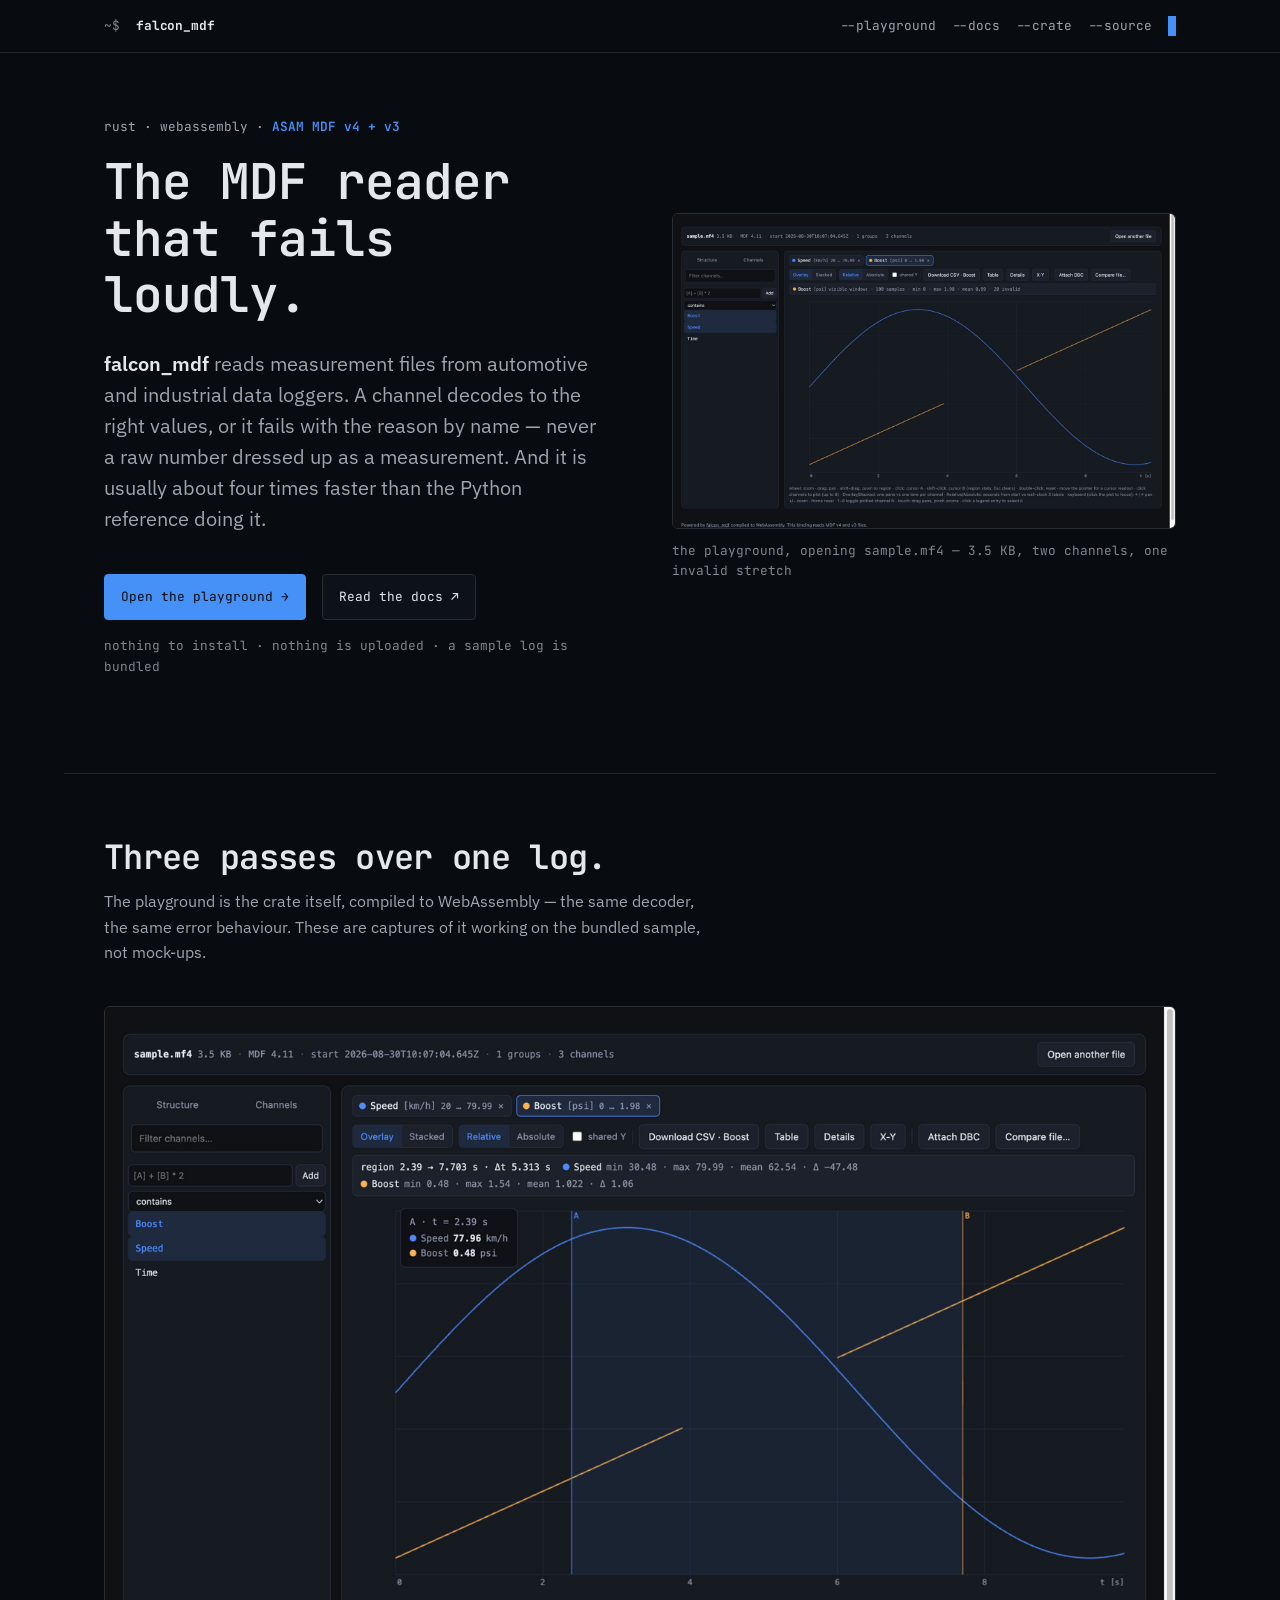
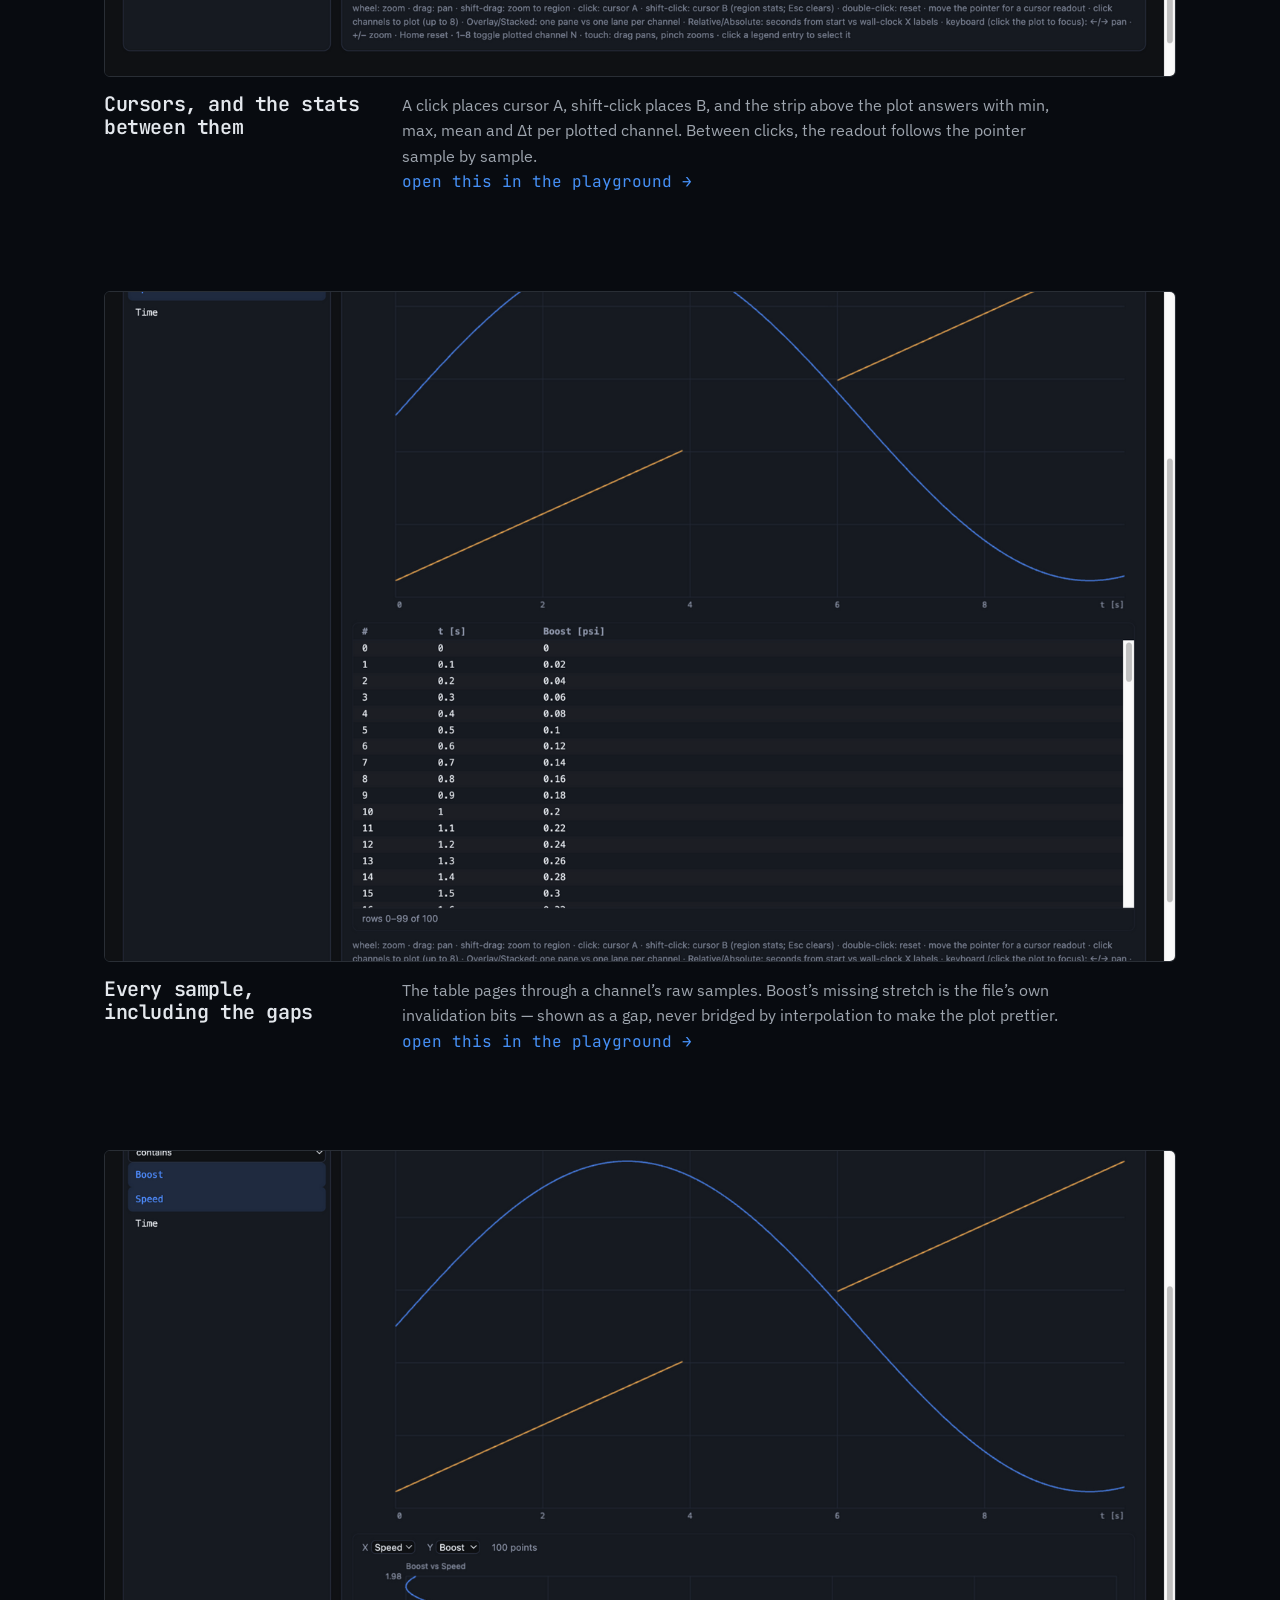
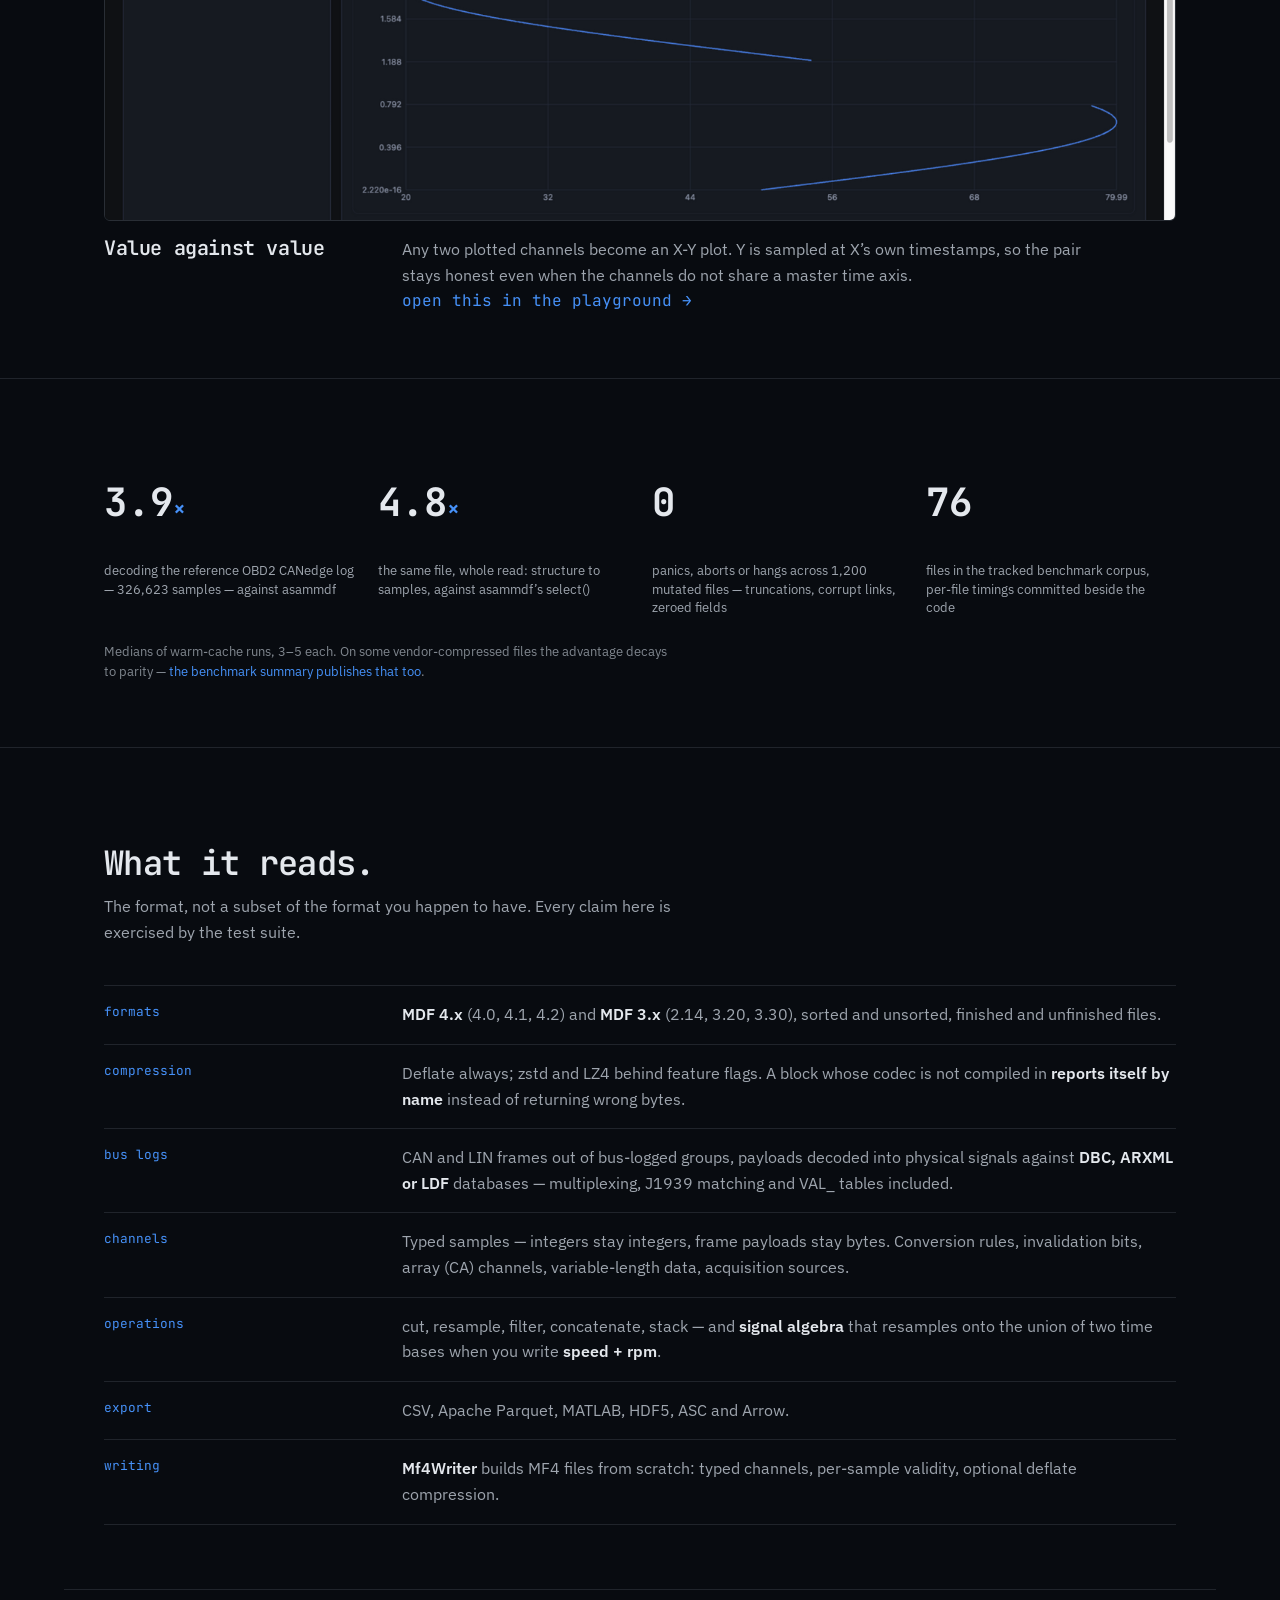
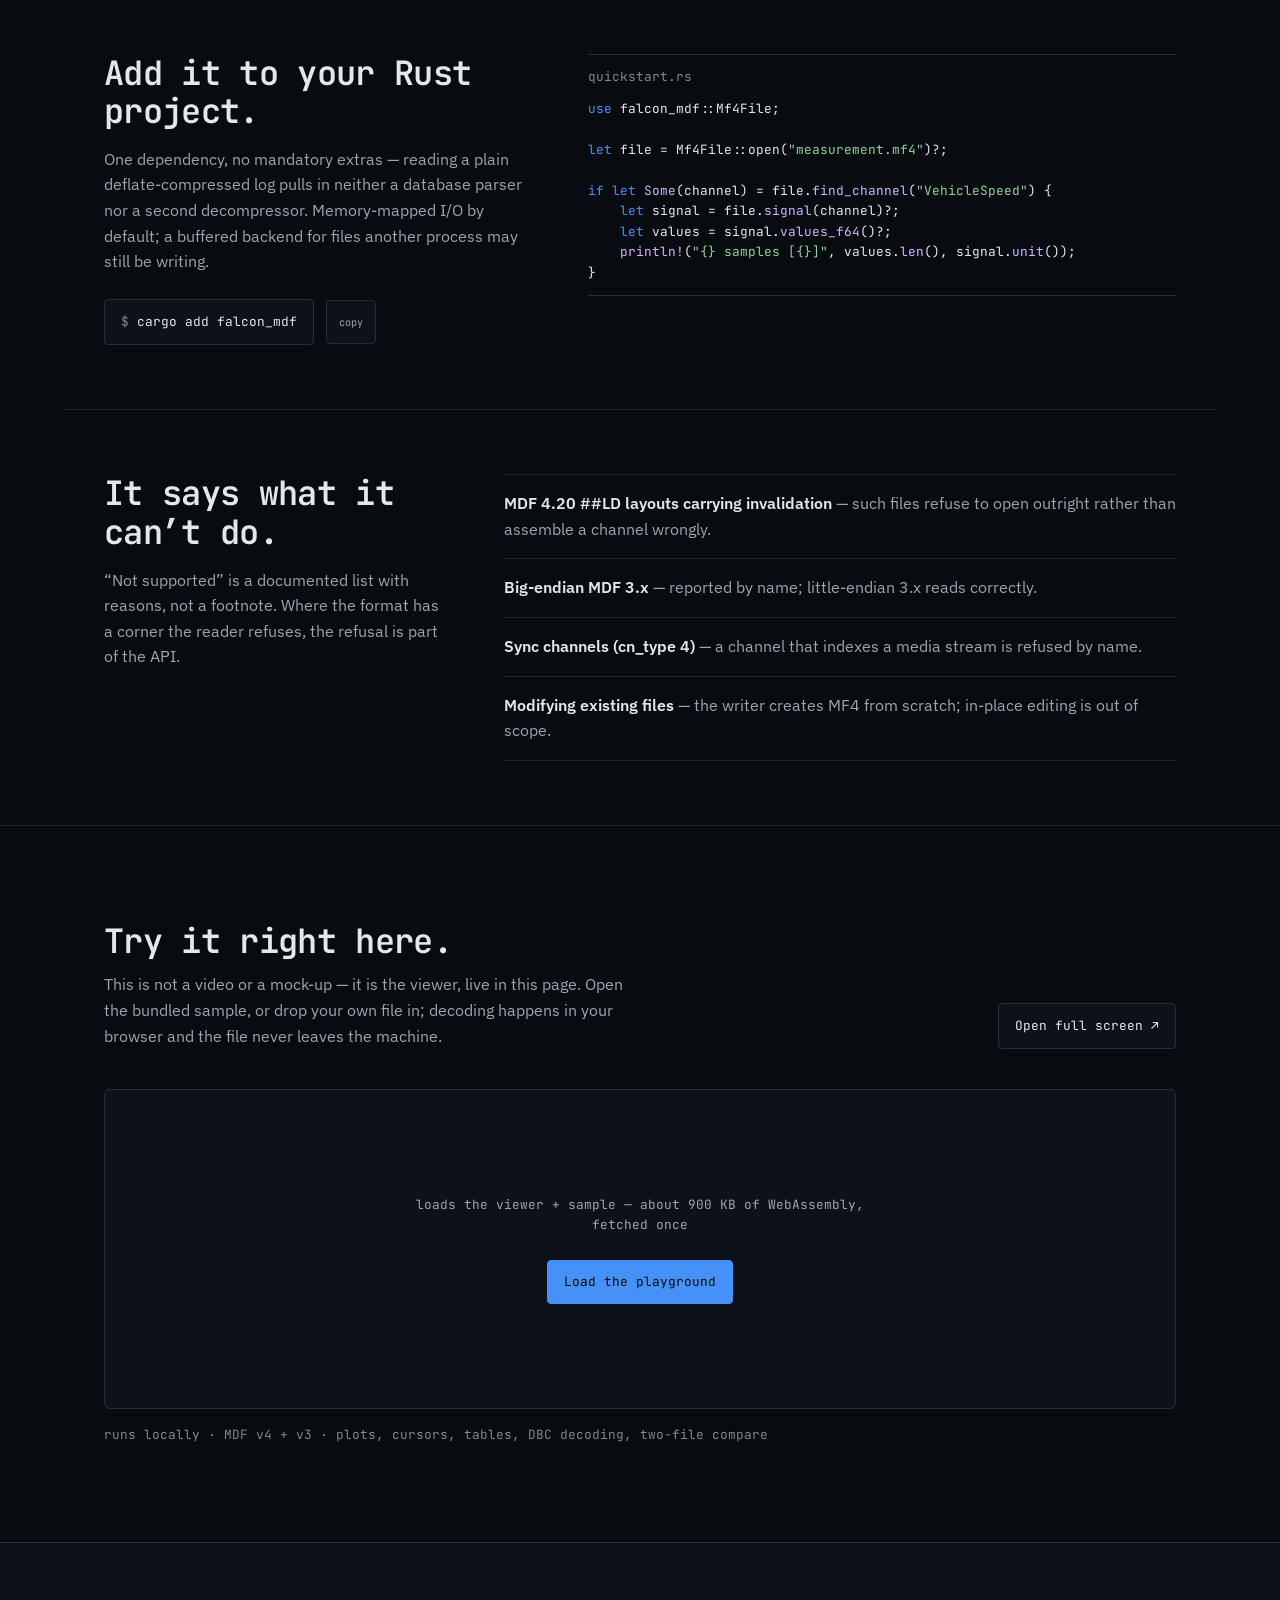
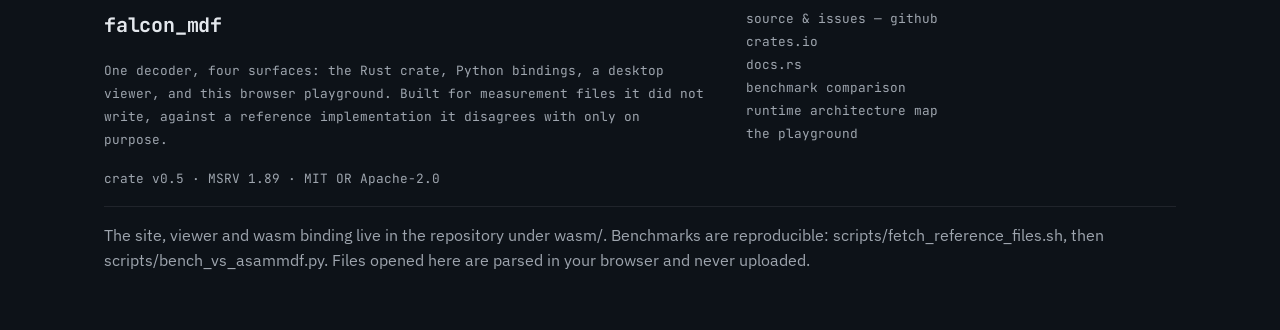
==== wasm/demo/index.html @ 46d5e688 "feat: perf round, wasm structure tree, demo design pass (plan 5) - breaking: SignalSeries::timestamp" ====
<!doctype html>
<html lang="en">
<head>
  <meta charset="utf-8">
  <meta name="viewport" content="width=device-width, initial-scale=1, viewport-fit=cover">
  <title>falcon_mdf — ASAM MDF files in Rust, and in your browser</title>
  <meta name="description" content="falcon_mdf reads ASAM MDF v4 and v3 measurement files — correct values or a named error, usually ~4× faster than asammdf. Try the viewer right here: the crate compiled to WebAssembly, your file never leaves the machine.">
  <meta property="og:title" content="falcon_mdf — ASAM MDF files in Rust, and in your browser">
  <meta property="og:description" content="A Rust reader for MDF measurement files with a browser playground. Correct or it says so; usually ~4× faster than asammdf.">
  <link rel="icon" href="data:image/svg+xml,%3Csvg xmlns='http://www.w3.org/2000/svg' viewBox='0 0 32 32'%3E%3Crect width='32' height='32' rx='6' fill='%230f1115'/%3E%3Cpath d='M4 22 L10 22 L13 10 L17 26 L20 14 L22 22 L28 22' fill='none' stroke='%234f8cff' stroke-width='2.4' stroke-linejoin='round' stroke-linecap='round'/%3E%3C/svg%3E">
  <link rel="preconnect" href="https://fonts.googleapis.com">
  <link rel="preconnect" href="https://fonts.gstatic.com" crossorigin>
  <link rel="stylesheet" href="https://fonts.googleapis.com/css2?family=IBM+Plex+Sans:wght@400;600&family=JetBrains+Mono:wght@400;600;700&display=swap">
  <link rel="stylesheet" href="site.css">
</head>
<body>
  <a class="skip" href="#main">Skip to content</a>

  <nav class="nav" aria-label="Site">
    <div class="wrap nav__line">
      <span class="nav__prompt">~$</span>
      <a class="nav__wordmark" href="index.html">falcon_mdf</a>
      <div class="nav__flags">
        <a class="nav__flag" href="playground.html?file=sample.mf4">--playground</a>
        <a class="nav__flag" href="https://docs.rs/falcon_mdf">--docs</a>
        <a class="nav__flag" href="https://crates.io/crates/falcon_mdf">--crate</a>
        <a class="nav__flag" href="https://github.com/mohammad-albarham/falcon_mdf">--source</a>
        <span class="nav__caret" aria-hidden="true">▊</span>
      </div>
    </div>
  </nav>

  <main id="main">

    <header class="hero wrap">
      <div class="hero__grid">
        <div>
          <p class="hero__kicker">rust · webassembly · <b>ASAM MDF v4 + v3</b></p>
          <h1>The MDF reader that fails loudly.</h1>
          <p class="hero__lede">
            <strong>falcon_mdf</strong> reads measurement files from automotive and
            industrial data loggers. A channel decodes to the right values, or it
            fails with the reason by name — never a raw number dressed up as a
            measurement. And it is usually about four times faster than the Python
            reference doing it.
          </p>
          <div class="hero__cta">
            <a class="btn btn--primary" href="playground.html?file=sample.mf4">Open the playground →</a>
            <a class="btn" href="https://docs.rs/falcon_mdf">Read the docs ↗</a>
          </div>
          <p class="hero__note">nothing to install · nothing is uploaded · a sample log is bundled</p>
        </div>
        <figure class="figure">
          <img src="assets/tour-overlay.png" width="1440" height="900" fetchpriority="high"
               alt="The browser viewer plotting Speed and Boost channels from a sample MF4 file">
          <figcaption>the playground, opening sample.mf4 — 3.5 KB, two channels, one invalid stretch</figcaption>
        </figure>
      </div>
    </header>

    <section class="tour wrap" aria-labelledby="tour-h">
      <div class="tour__head">
        <h2 id="tour-h">Three passes over one log.</h2>
        <p>
          The playground is the crate itself, compiled to WebAssembly — the same
          decoder, the same error behaviour. These are captures of it working on
          the bundled sample, not mock-ups.
        </p>
      </div>

      <figure class="shot">
        <div class="figure">
          <img src="assets/tour-cursors.png" width="1440" height="900" loading="lazy"
               alt="Cursor A and cursor B placed on the plot with a region statistics strip above">
        </div>
        <figcaption class="shot__caption">
          <h3>Cursors, and the stats between them</h3>
          <div>
            <p>
              A click places cursor A, shift-click places B, and the strip above the
              plot answers with min, max, mean and Δt per plotted channel. Between
              clicks, the readout follows the pointer sample by sample.
            </p>
            <p class="mono"><a href="playground.html?file=sample.mf4#f=sample.mf4&c=Speed,Boost">open this in the playground →</a></p>
          </div>
        </figcaption>
      </figure>

      <figure class="shot">
        <div class="figure">
          <img src="assets/tour-table.png" width="1440" height="900" loading="lazy"
               alt="The sample table listing time and Boost values row by row">
        </div>
        <figcaption class="shot__caption">
          <h3>Every sample, including the gaps</h3>
          <div>
            <p>
              The table pages through a channel’s raw samples. Boost’s missing
              stretch is the file’s own invalidation bits — shown as a gap, never
              bridged by interpolation to make the plot prettier.
            </p>
            <p class="mono"><a href="playground.html?file=sample.mf4#f=sample.mf4&c=Boost">open this in the playground →</a></p>
          </div>
        </figcaption>
      </figure>

      <figure class="shot">
        <div class="figure">
          <img src="assets/tour-xy.png" width="1440" height="900" loading="lazy"
               alt="An X-Y plot of Boost against Speed drawn below the time plot">
        </div>
        <figcaption class="shot__caption">
          <h3>Value against value</h3>
          <div>
            <p>
              Any two plotted channels become an X-Y plot. Y is sampled at X’s own
              timestamps, so the pair stays honest even when the channels do not
              share a master time axis.
            </p>
            <p class="mono"><a href="playground.html?file=sample.mf4#f=sample.mf4&c=Speed,Boost">open this in the playground →</a></p>
          </div>
        </figcaption>
      </figure>
    </section>

    <section class="stats" aria-labelledby="stats-h">
      <div class="wrap">
        <h2 class="skip" id="stats-h">Measured numbers</h2>
        <div class="stats__grid">
          <div class="stat">
            <p class="stat__n">3.9<small>×</small></p>
            <p class="stat__q">decoding the reference OBD2 CANedge log — 326,623 samples — against asammdf</p>
          </div>
          <div class="stat">
            <p class="stat__n">4.8<small>×</small></p>
            <p class="stat__q">the same file, whole read: structure to samples, against asammdf’s select()</p>
          </div>
          <div class="stat">
            <p class="stat__n">0</p>
            <p class="stat__q">panics, aborts or hangs across 1,200 mutated files — truncations, corrupt links, zeroed fields</p>
          </div>
          <div class="stat">
            <p class="stat__n">76</p>
            <p class="stat__q">files in the tracked benchmark corpus, per-file timings committed beside the code</p>
          </div>
        </div>
        <p class="stats__foot">
          Medians of warm-cache runs, 3–5 each. On some vendor-compressed files the
          advantage decays to parity — <a href="https://github.com/mohammad-albarham/falcon_mdf/blob/main/benchmarks/COMPARISON.md">the benchmark summary publishes that too</a>.
        </p>
      </div>
    </section>

    <section class="spec wrap" aria-labelledby="spec-h">
      <div class="spec__head">
        <h2 id="spec-h">What it reads.</h2>
        <p>
          The format, not a subset of the format you happen to have. Every claim
          here is exercised by the test suite.
        </p>
      </div>
      <div class="spec__row">
        <p class="spec__k">formats</p>
        <p class="spec__v"><b>MDF 4.x</b> (4.0, 4.1, 4.2) and <b>MDF 3.x</b> (2.14, 3.20, 3.30), sorted and unsorted, finished and unfinished files.</p>
      </div>
      <div class="spec__row">
        <p class="spec__k">compression</p>
        <p class="spec__v">Deflate always; zstd and LZ4 behind feature flags. A block whose codec is not compiled in <b>reports itself by name</b> instead of returning wrong bytes.</p>
      </div>
      <div class="spec__row">
        <p class="spec__k">bus logs</p>
        <p class="spec__v">CAN and LIN frames out of bus-logged groups, payloads decoded into physical signals against <b>DBC, ARXML or LDF</b> databases — multiplexing, J1939 matching and VAL_ tables included.</p>
      </div>
      <div class="spec__row">
        <p class="spec__k">channels</p>
        <p class="spec__v">Typed samples — integers stay integers, frame payloads stay bytes. Conversion rules, invalidation bits, array (CA) channels, variable-length data, acquisition sources.</p>
      </div>
      <div class="spec__row">
        <p class="spec__k">operations</p>
        <p class="spec__v">cut, resample, filter, concatenate, stack — and <b>signal algebra</b> that resamples onto the union of two time bases when you write <b>speed + rpm</b>.</p>
      </div>
      <div class="spec__row">
        <p class="spec__k">export</p>
        <p class="spec__v">CSV, Apache Parquet, MATLAB, HDF5, ASC and Arrow.</p>
      </div>
      <div class="spec__row">
        <p class="spec__k">writing</p>
        <p class="spec__v"><b>Mf4Writer</b> builds MF4 files from scratch: typed channels, per-sample validity, optional deflate compression.</p>
      </div>
    </section>

    <section class="code wrap" aria-labelledby="code-h">
      <div class="code__grid">
        <div class="code__head">
          <h2 id="code-h">Add it to your Rust project.</h2>
          <p>
            One dependency, no mandatory extras — reading a plain deflate-compressed
            log pulls in neither a database parser nor a second decompressor.
            Memory-mapped I/O by default; a buffered backend for files another
            process may still be writing.
          </p>
          <div class="install">
            <pre><span class="prompt">$&nbsp;</span>cargo add falcon_mdf</pre>
            <button class="copy" id="copy-install" type="button" aria-label="Copy the cargo add command">copy</button>
          </div>
        </div>
        <div class="codeblock">
          <p class="codeblock__label">quickstart.rs</p>
          <pre><span class="kw">use</span> falcon_mdf::Mf4File;

<span class="kw">let</span> file = Mf4File::open(<span class="str">"measurement.mf4"</span>)?;

<span class="kw">if let</span> <span class="fn">Some</span>(channel) = file.<span class="fn">find_channel</span>(<span class="str">"VehicleSpeed"</span>) {
    <span class="kw">let</span> signal = file.<span class="fn">signal</span>(channel)?;
    <span class="kw">let</span> values = signal.<span class="fn">values_f64</span>()?;
    <span class="fn">println!</span>(<span class="str">"{} samples [{}]"</span>, values.<span class="fn">len</span>(), signal.<span class="fn">unit</span>());
}</pre>
        </div>
      </div>
    </section>

    <section class="limits wrap" aria-labelledby="limits-h">
      <div class="limits__grid">
        <div class="limits__head">
          <h2 id="limits-h">It says what it can’t do.</h2>
          <p>
            “Not supported” is a documented list with reasons, not a footnote.
            Where the format has a corner the reader refuses, the refusal is part
            of the API.
          </p>
        </div>
        <ul>
          <li>
            <span><b>MDF 4.20 ##LD layouts carrying invalidation</b> — such files refuse to open outright rather than assemble a channel wrongly.</span>
          </li>
          <li>
            <span><b>Big-endian MDF 3.x</b> — reported by name; little-endian 3.x reads correctly.</span>
          </li>
          <li>
            <span><b>Sync channels (cn_type 4)</b> — a channel that indexes a media stream is refused by name.</span>
          </li>
          <li>
            <span><b>Modifying existing files</b> — the writer creates MF4 from scratch; in-place editing is out of scope.</span>
          </li>
        </ul>
      </div>
    </section>

    <section class="play" aria-labelledby="play-h">
      <div class="wrap">
        <div class="play__head">
          <div>
            <h2 id="play-h">Try it right here.</h2>
            <p>
              This is not a video or a mock-up — it is the viewer, live in this
              page. Open the bundled sample, or drop your own file in; decoding
              happens in your browser and the file never leaves the machine.
            </p>
          </div>
          <div class="play__launch">
            <a class="btn" href="playground.html?file=sample.mf4">Open full screen ↗</a>
          </div>
        </div>
        <div class="play__stage" id="play-stage">
          <div class="play__gate" id="play-gate">
            <p>loads the viewer + sample — about 900 KB of WebAssembly, fetched once</p>
            <button class="btn btn--primary" id="play-load" type="button">Load the playground</button>
          </div>
          <div class="play__frame" id="play-frame" hidden>
            <iframe id="play-iframe" title="falcon_mdf playground — sample measurement loaded"
                    src="about:blank" loading="lazy"></iframe>
          </div>
        </div>
        <p class="play__facts">runs locally · MDF v4 + v3 · plots, cursors, tables, DBC decoding, two-file compare</p>
      </div>
    </section>

  </main>

  <footer class="colophon">
    <div class="wrap">
      <div class="colophon__grid">
        <div>
          <p><span class="colophon__mark">falcon_mdf</span></p>
          <p>
            One decoder, four surfaces: the Rust crate, Python bindings, a desktop
            viewer, and this browser playground. Built for measurement files it
            did not write, against a reference implementation it disagrees with
            only on purpose.
          </p>
          <p>crate v0.5 · MSRV 1.89 · MIT OR Apache-2.0</p>
        </div>
        <div>
          <ul>
            <li><a href="https://github.com/mohammad-albarham/falcon_mdf">source &amp; issues — github</a></li>
            <li><a href="https://crates.io/crates/falcon_mdf">crates.io</a></li>
            <li><a href="https://docs.rs/falcon_mdf">docs.rs</a></li>
            <li><a href="https://github.com/mohammad-albarham/falcon_mdf/blob/main/benchmarks/COMPARISON.md">benchmark comparison</a></li>
            <li><a href="architecture.html">runtime architecture map</a></li>
            <li><a href="playground.html">the playground</a></li>
          </ul>
        </div>
      </div>
      <p class="colophon__fine">
        The site, viewer and wasm binding live in the repository under wasm/.
        Benchmarks are reproducible: scripts/fetch_reference_files.sh, then
        scripts/bench_vs_asammdf.py. Files opened here are parsed in your browser
        and never uploaded.
      </p>
    </div>
  </footer>

  <style>
    .skip {
      position: absolute;
      inline-size: 1px;
      block-size: 1px;
      overflow: hidden;
      clip-path: inset(50%);
      white-space: nowrap;
    }
    .skip:focus-visible {
      position: fixed;
      inset-block-start: var(--space-sm);
      inset-inline-start: var(--space-sm);
      inline-size: auto;
      block-size: auto;
      clip-path: none;
      z-index: var(--z-toast);
      background: var(--color-paper-3);
      color: var(--color-ink);
      padding: var(--space-sm) var(--space-md);
      border: 1px solid var(--color-accent);
      border-radius: 4px;
    }
  </style>

  <script>
    // Click-to-load: the wasm module is only fetched once a visitor asks for it.
    document.getElementById("play-load").addEventListener("click", () => {
      const stage = document.getElementById("play-stage");
      const frame = document.getElementById("play-frame");
      const gate = document.getElementById("play-gate");
      const iframe = document.getElementById("play-iframe");
      iframe.src = "playground.html?file=sample.mf4#f=sample.mf4&c=Speed,Boost";
      gate.hidden = true;
      frame.hidden = false;
      frame.classList.add("is-live");
      stage.classList.add("is-live");
    });

    // Copy affordance: the label change is the feedback — no toast.
    const copyBtn = document.getElementById("copy-install");
    copyBtn.addEventListener("click", async () => {
      await navigator.clipboard.writeText("cargo add falcon_mdf");
      copyBtn.textContent = "copied";
      setTimeout(() => { copyBtn.textContent = "copy"; }, 2500);
    });
  </script>
</body>
</html>
---- wasm/demo/site.css ----
/* Hallmark · macrostructure: Workbench · tour knobs: shots=3, captions-below, deep-links
 * theme: Terminal (tuned — project blue accent) · genre: atmospheric/terminal cluster
 * nav: N8 Terminal command (prompt ~/＄, cursor after final flag) · footer: Ft4 Dense colophon
 * enrichment: none — real product captures in plain figures, no re-drawn chrome
 * motion: 0× (Terminal) — static page; the caret blinks only inside typed lines
 * audience: measurement engineers · use: open the playground · tone: technical
 * pre-emit critique: P5 H5 E4 S5 R5 V5 · contrast: pass (40-41) · honest-copy: pass (46)
 * chrome: pass (47) · tokens: pass (48) · responsive: pass (34, 49-53) · slop: pass
 */
@import "tokens.css";

* { box-sizing: border-box; }

html { overflow-x: clip; }
body { overflow-x: clip; }

body {
  margin: 0;
  background: var(--color-paper);
  color: var(--color-ink);
  font-family: var(--font-body);
  font-size: var(--text-base);
  line-height: 1.6;
}

/* --- shared primitives ------------------------------------------------- */

.wrap {
  max-width: var(--content);
  margin-inline: auto;
  padding-inline: clamp(1rem, 4vw, 2.5rem);
}

a { color: var(--color-accent); text-decoration: none; }
a:hover { text-decoration: underline; text-underline-offset: 3px; }

:focus-visible {
  outline: 2px solid var(--color-focus);
  outline-offset: 3px;
}

h1, h2, h3 {
  font-family: var(--font-display);
  font-style: normal;
  font-weight: 600;
  line-height: 1.15;
  letter-spacing: -0.02em;
  overflow-wrap: anywhere;
  min-width: 0;
}

code, pre, .mono {
  font-family: var(--font-display);
  font-variant-numeric: tabular-nums;
}

/* buttons are single-line affordances, always */
.btn {
  display: inline-flex;
  align-items: center;
  gap: var(--space-xs);
  font-family: var(--font-display);
  font-size: var(--text-sm);
  white-space: nowrap;
  padding: var(--space-sm) var(--space-md);
  min-height: 44px;
  border: 1px solid var(--color-rule);
  border-radius: 4px;
  background: var(--color-paper-2);
  color: var(--color-ink);
  cursor: pointer;
}
.btn:hover {
  border-color: var(--color-accent);
  color: var(--color-accent);
  background: var(--color-accent-soft);
}
.btn:active { transform: translateY(1px); }

.btn--primary {
  border-color: var(--color-accent);
  background: var(--color-accent);
  color: var(--color-paper);
}
.btn--primary:hover {
  background: var(--color-accent-bright);
  border-color: var(--color-accent-bright);
  color: var(--color-paper);
}

@media (pointer: coarse) {
  .btn { min-height: 48px; }
}

/* --- nav: N8 terminal command ------------------------------------------ */

.nav {
  border-bottom: 1px solid var(--color-rule-2);
  background: var(--color-paper);
}
.nav__line {
  display: flex;
  flex-wrap: wrap;
  align-items: baseline;
  gap: var(--space-xs) var(--space-md);
  padding-block: var(--space-md);
  font-family: var(--font-display);
  font-size: var(--text-sm);
}
.nav__prompt { color: var(--color-faint); user-select: none; }
.nav__wordmark {
  color: var(--color-ink);
  font-weight: 700;
  letter-spacing: -0.01em;
}
.nav__wordmark:hover { text-decoration: none; color: var(--color-accent); }
.nav__flags {
  display: flex;
  flex-wrap: wrap;
  gap: var(--space-xs) var(--space-md);
  margin-left: auto;
}
.nav__flag { color: var(--color-muted); white-space: nowrap; }
.nav__flag:hover { color: var(--color-accent); text-decoration: none; }
.nav__caret {
  display: inline-block;
  width: 1ch;
  background: var(--color-accent);
  color: transparent;
  user-select: none;
  animation: caret-blink 1.2s steps(2, start) infinite;
}
@keyframes caret-blink { to { visibility: hidden; } }
@media (prefers-reduced-motion: reduce) {
  .nav__caret { animation: none; }
}

/* --- hero ---------------------------------------------------------------- */

.hero { padding-block: var(--space-2xl) var(--space-3xl); }
.hero__grid {
  display: grid;
  grid-template-columns: minmax(0, 6fr) minmax(0, 6fr);
  gap: var(--space-2xl);
  align-items: center;
}
.hero__kicker {
  font-family: var(--font-display);
  font-size: var(--text-sm);
  color: var(--color-muted);
  margin: 0 0 var(--space-md);
}
.hero__kicker b { color: var(--color-accent); font-weight: 600; }
.hero h1 {
  font-size: var(--text-display);
  margin: 0 0 var(--space-lg);
}
.hero__lede {
  color: var(--color-muted);
  max-width: 46ch;
  margin: 0 0 var(--space-xl);
  font-size: var(--text-md);
  line-height: 1.55;
}
.hero__lede b, .hero__lede strong { color: var(--color-ink); font-weight: 600; }
.hero__cta {
  display: flex;
  flex-wrap: wrap;
  gap: var(--space-md);
  align-items: center;
}
.hero__note {
  font-family: var(--font-display);
  font-size: var(--text-sm);
  color: var(--color-faint);
  margin: var(--space-md) 0 0;
}

/* real capture, hairline frame — no drawn chrome */
.figure { margin: 0; min-width: 0; }
.figure img {
  display: block;
  width: 100%;
  height: auto;
  border: 1px solid var(--color-rule);
  border-radius: 6px;
}
.figure figcaption {
  font-family: var(--font-display);
  font-size: var(--text-sm);
  color: var(--color-faint);
  padding-top: var(--space-sm);
}

/* --- tour (workbench) ----------------------------------------------------- */

.tour { padding-block: var(--space-2xl); border-top: 1px solid var(--color-rule-2); }
.tour__head { margin: 0 0 var(--space-xl); max-width: 60ch; }
.tour__head h2 { font-size: var(--text-display-s); margin: 0 0 var(--space-sm); }
.tour__head p { color: var(--color-muted); margin: 0; }

.shot { margin: 0 0 var(--space-3xl); }
.shot:last-child { margin-bottom: 0; }
.shot__caption {
  display: grid;
  grid-template-columns: minmax(0, 3fr) minmax(0, 9fr);
  gap: var(--space-md) var(--space-xl);
  padding-top: var(--space-md);
  align-items: baseline;
}
.shot__caption h3 {
  font-size: var(--text-md);
  margin: 0;
  color: var(--color-ink);
}
.shot__caption p {
  margin: 0;
  color: var(--color-muted);
  max-width: 68ch;
}
.shot__caption .mono { color: var(--color-faint); }

/* --- stats strip (T4) ----------------------------------------------------- */

.stats {
  border-block: 1px solid var(--color-rule-2);
  padding-block: var(--space-2xl);
}
.stats__grid {
  display: grid;
  grid-template-columns: repeat(4, minmax(0, 1fr));
  gap: var(--space-lg);
}
.stat__n {
  font-family: var(--font-display);
  font-size: var(--text-2xl);
  font-weight: 700;
  line-height: 1.05;
  color: var(--color-ink);
  font-variant-numeric: tabular-nums;
}
.stat__n small { font-size: 0.55em; color: var(--color-accent); font-weight: 600; }
.stat__q {
  margin: var(--space-xs) 0 0;
  font-size: var(--text-sm);
  color: var(--color-muted);
  line-height: 1.45;
}
.stats__foot {
  margin: var(--space-lg) 0 0;
  font-size: var(--text-sm);
  color: var(--color-faint);
  max-width: 72ch;
}

/* --- spec sheet (F3) ------------------------------------------------------- */

.spec { padding-block: var(--space-3xl) var(--space-2xl); }
.spec__head { margin: 0 0 var(--space-xl); max-width: 60ch; }
.spec__head h2 { font-size: var(--text-display-s); margin: 0 0 var(--space-sm); }
.spec__head p { color: var(--color-muted); margin: 0; }
.spec__row {
  display: grid;
  grid-template-columns: minmax(0, 3fr) minmax(0, 9fr);
  gap: var(--space-md) var(--space-xl);
  padding-block: var(--space-md);
  border-top: 1px solid var(--color-rule-2);
}
.spec__row:last-child { border-bottom: 1px solid var(--color-rule-2); }
.spec__k {
  font-family: var(--font-display);
  font-size: var(--text-sm);
  color: var(--color-accent);
  margin: 0;
}
.spec__v { margin: 0; color: var(--color-muted); }
.spec__v b { color: var(--color-ink); font-weight: 600; }

/* --- code ------------------------------------------------------------------- */

.code { padding-block: var(--space-2xl); border-top: 1px solid var(--color-rule-2); }
.code__grid {
  display: grid;
  grid-template-columns: minmax(0, 5fr) minmax(0, 7fr);
  gap: var(--space-2xl);
  align-items: start;
}
.code__head { max-width: 46ch; }
.code__head h2 { font-size: var(--text-display-s); margin: 0 0 var(--space-md); }
.code__head p { color: var(--color-muted); margin: 0 0 var(--space-lg); }
.install {
  display: flex;
  align-items: center;
  gap: var(--space-sm);
  font-family: var(--font-display);
  font-size: var(--text-sm);
}
.install pre {
  margin: 0;
  padding: var(--space-sm) var(--space-md);
  min-height: 44px;
  display: inline-flex;
  align-items: center;
  background: var(--color-paper-2);
  border: 1px solid var(--color-rule);
  border-radius: 4px;
  overflow-x: auto;
}
.install .prompt { color: var(--color-faint); user-select: none; }
.copy {
  border: 1px solid var(--color-rule);
  background: var(--color-paper-2);
  color: var(--color-muted);
  font-family: var(--font-display);
  font-size: var(--text-xs);
  padding: var(--space-2xs) var(--space-sm);
  min-height: 44px;
  min-width: 44px;
  border-radius: 4px;
  cursor: pointer;
}
.copy:hover { border-color: var(--color-accent); color: var(--color-accent); }
.copy:focus-visible { outline: 2px solid var(--color-focus); outline-offset: 3px; }
.copy:active { transform: translateY(1px); }
.btn:disabled, .copy:disabled {
  opacity: 0.45;
  cursor: not-allowed;
}

.codeblock {
  border-block: 1px solid var(--color-rule);
  padding-block: var(--space-sm);
  min-width: 0;
}
.codeblock__label {
  font-family: var(--font-display);
  font-size: var(--text-sm);
  color: var(--color-faint);
  margin: 0 0 var(--space-sm);
}
.codeblock pre {
  margin: 0;
  font-size: var(--text-sm);
  line-height: 1.6;
  overflow-x: auto;
  color: var(--color-ink);
}
.codeblock .kw { color: var(--color-accent); }
.codeblock .str { color: var(--color-syntax-str); }
.codeblock .fn { color: var(--color-syntax-fn); }
.codeblock .cm { color: var(--color-faint); }

/* --- limits ------------------------------------------------------------------ */

.limits { padding-block: var(--space-2xl); border-top: 1px solid var(--color-rule-2); }
.limits__grid {
  display: grid;
  grid-template-columns: minmax(0, 4fr) minmax(0, 8fr);
  gap: var(--space-2xl);
  align-items: start;
}
.limits__head h2 { font-size: var(--text-display-s); margin: 0 0 var(--space-md); }
.limits__head p { color: var(--color-muted); margin: 0; max-width: 48ch; }
.limits ul {
  list-style: none;
  margin: 0;
  padding: 0;
}
.limits li {
  padding-block: var(--space-md);
  border-top: 1px solid var(--color-rule-2);
  color: var(--color-muted);
  display: grid;
  grid-template-columns: minmax(0, 1fr);
  gap: var(--space-2xs);
}
.limits li:last-child { border-bottom: 1px solid var(--color-rule-2); }
.limits li b { color: var(--color-ink); font-weight: 600; }

/* --- playground embed --------------------------------------------------------- */

.play { padding-block: var(--space-3xl); border-top: 1px solid var(--color-rule-2); }
.play__head {
  display: grid;
  grid-template-columns: minmax(0, 7fr) minmax(0, 5fr);
  gap: var(--space-xl);
  align-items: end;
  margin-bottom: var(--space-xl);
}
.play__head h2 { font-size: var(--text-display-s); margin: 0 0 var(--space-sm); }
.play__head p { color: var(--color-muted); margin: 0; max-width: 52ch; }
.play__launch { text-align: right; }
.play__stage {
  border: 1px solid var(--color-rule);
  border-radius: 6px;
  background: var(--color-paper-2);
  min-height: 320px;
  display: grid;
  place-items: center;
  padding: var(--space-xl);
}
/* once the viewer is live, the stage chrome steps aside — the iframe owns
   the full width and carries its own surface */
.play__stage.is-live {
  border: 0;
  background: transparent;
  min-height: 0;
  padding: 0;
  display: block;
}
.play__gate { text-align: center; max-width: 48ch; }
.play__gate p {
  font-family: var(--font-display);
  font-size: var(--text-sm);
  color: var(--color-muted);
  margin: 0 0 var(--space-lg);
}
.play__gate .btn { min-width: 44px; }
.play__frame { display: none; }
.play__frame.is-live { display: block; width: 100%; }
.play__frame iframe {
  display: block;
  width: 100%;
  min-width: 0;
  height: min(78vh, 860px);
  border: 0;
  border-radius: 6px;
  background: var(--color-paper);
}
.play__facts {
  margin: var(--space-md) 0 0;
  font-family: var(--font-display);
  font-size: var(--text-sm);
  color: var(--color-faint);
}

/* --- colophon footer (Ft4) ------------------------------------------------------ */

.colophon {
  border-top: 1px solid var(--color-rule);
  padding-block: var(--space-2xl) var(--space-xl);
  background: var(--color-paper-2);
}
.colophon__grid {
  display: grid;
  grid-template-columns: minmax(0, 7fr) minmax(0, 5fr);
  gap: var(--space-xl);
  font-family: var(--font-display);
  font-size: var(--text-sm);
  line-height: 1.8;
  color: var(--color-muted);
}
.colophon__mark {
  font-size: var(--text-md);
  font-weight: 700;
  color: var(--color-ink);
  letter-spacing: -0.01em;
}
.colophon p { margin: 0 0 var(--space-md); }
.colophon ul { list-style: none; margin: 0; padding: 0; }
.colophon li { white-space: nowrap; }
.colophon a { color: var(--color-muted); }
.colophon a:hover { color: var(--color-accent); }
.colophon__fine {
  margin: var(--space-xl) 0 0;
  padding-top: var(--space-md);
  border-top: 1px solid var(--color-rule-2);
  color: var(--color-muted);
}

/* --- responsive ------------------------------------------------------------------ */

@media (max-width: 60rem) {
  .hero { padding-block: var(--space-2xl); }
  .hero__grid { grid-template-columns: minmax(0, 1fr); gap: var(--space-xl); }
  .stats__grid { grid-template-columns: repeat(2, minmax(0, 1fr)); }
  .code__grid { grid-template-columns: minmax(0, 1fr); gap: var(--space-xl); }
  .limits__grid { grid-template-columns: minmax(0, 1fr); gap: var(--space-lg); }
  .play__head { grid-template-columns: minmax(0, 1fr); gap: var(--space-md); }
  .play__launch { text-align: left; }
  .colophon__grid { grid-template-columns: minmax(0, 1fr); }
  .shot__caption { grid-template-columns: minmax(0, 1fr); gap: var(--space-2xs); }
  .spec__row { grid-template-columns: minmax(0, 1fr); gap: var(--space-2xs); }
}

@media (max-width: 40rem) {
  .hero h1 { font-size: var(--text-display-s); }
  .stats__grid { grid-template-columns: minmax(0, 1fr); gap: var(--space-md); }
  .nav__flags { margin-left: 0; }
  .colophon li { white-space: normal; }
}
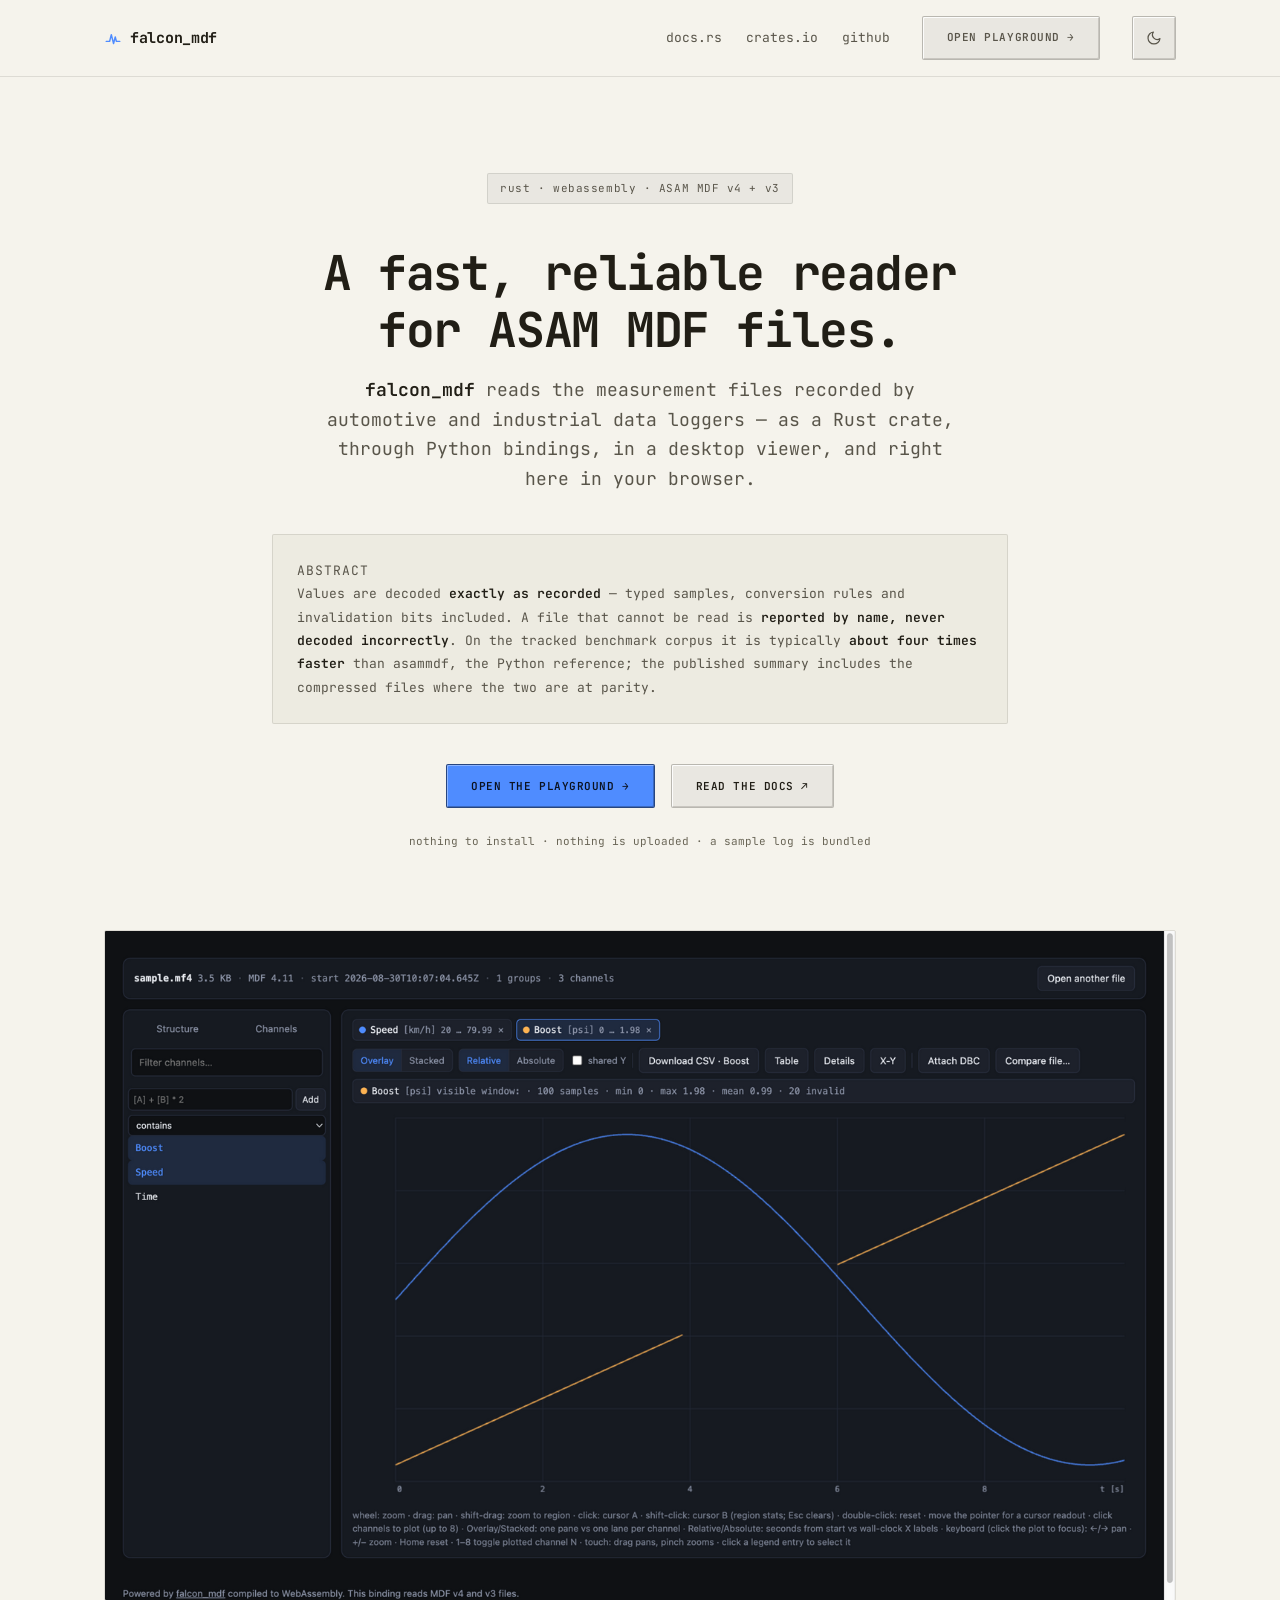
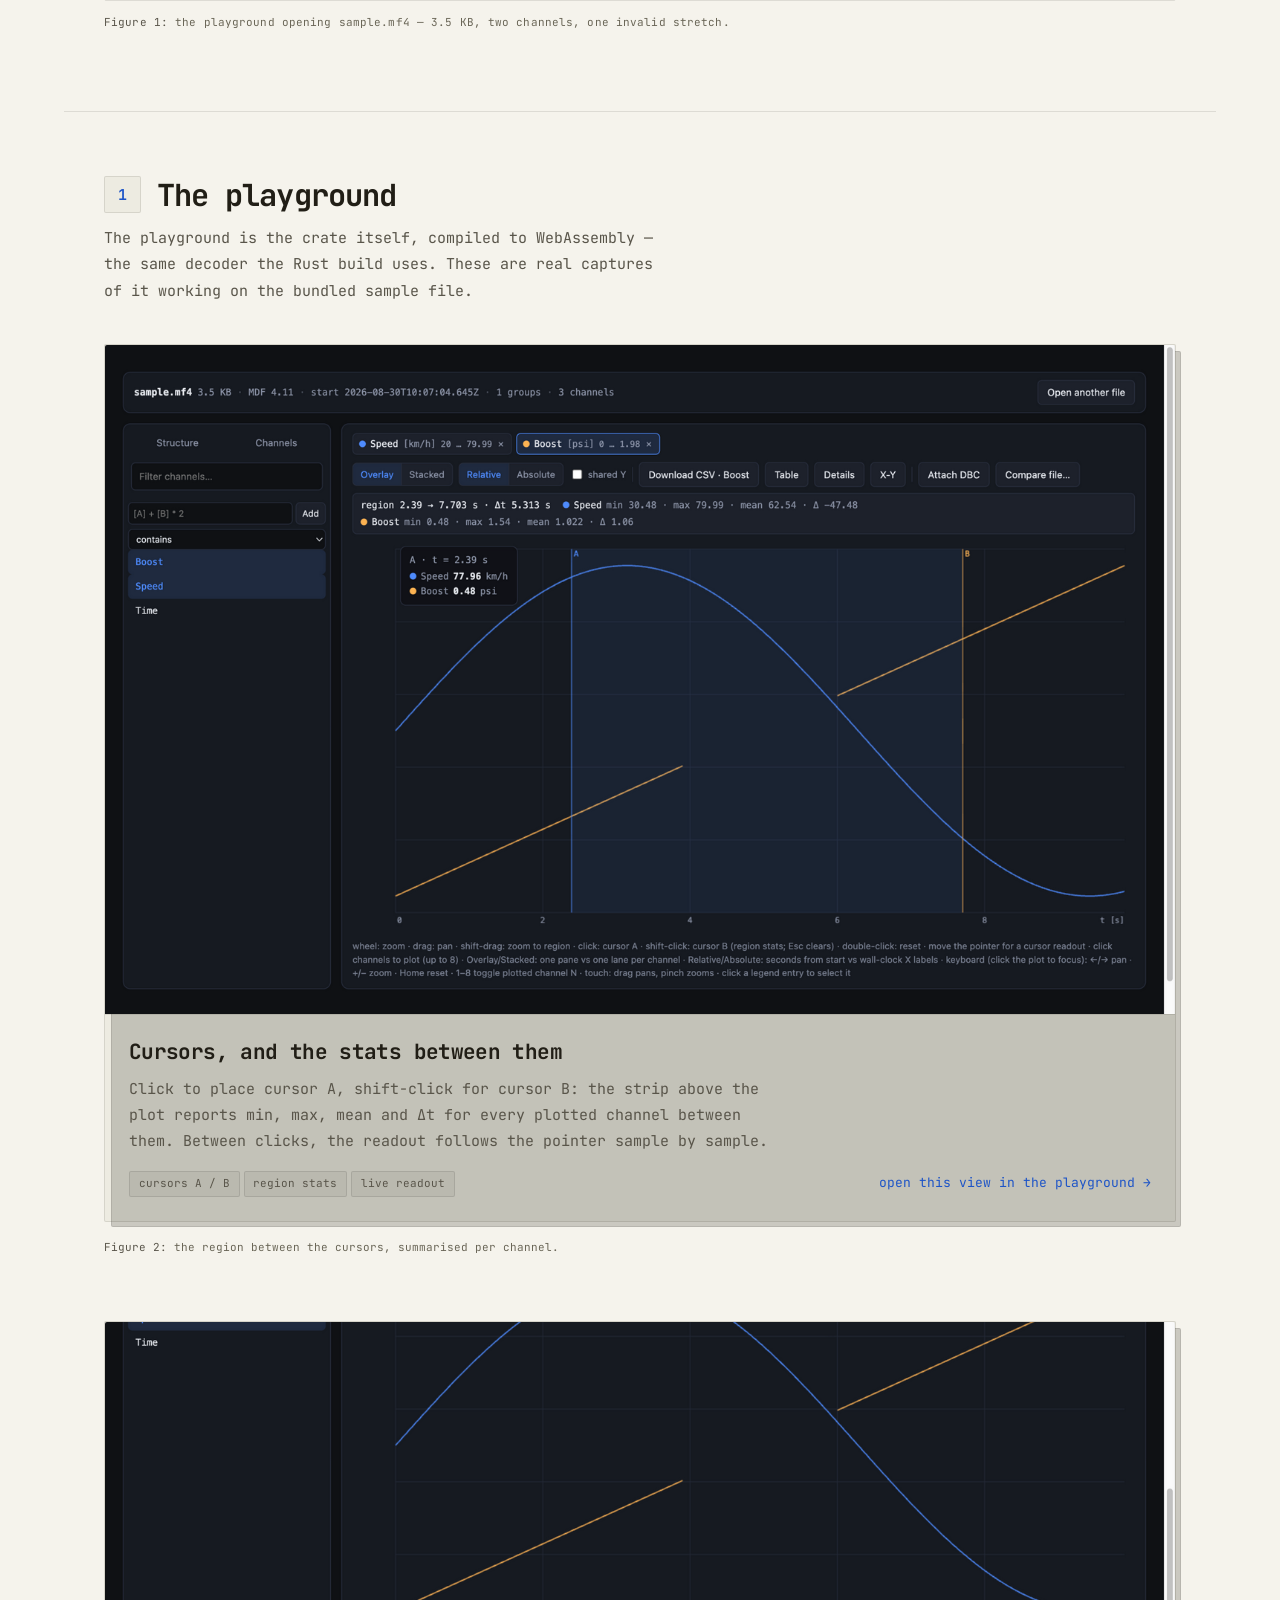
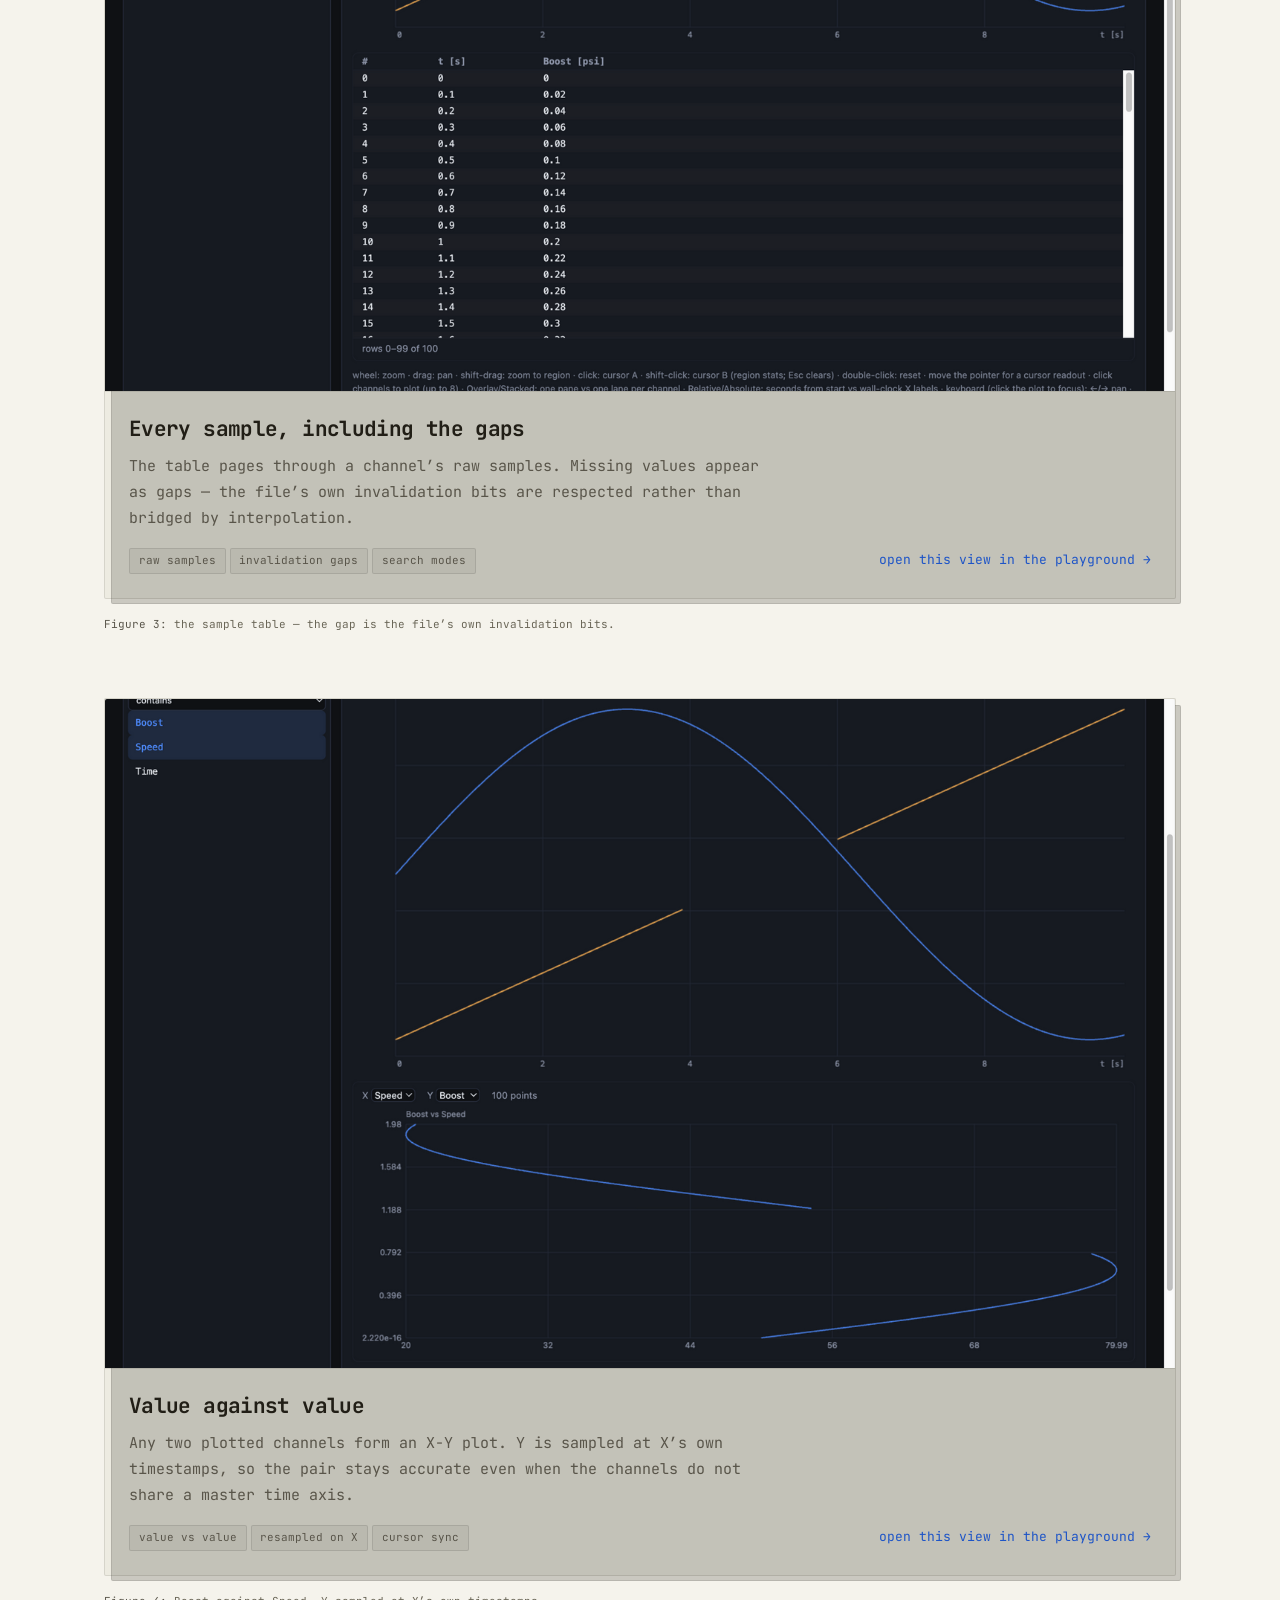
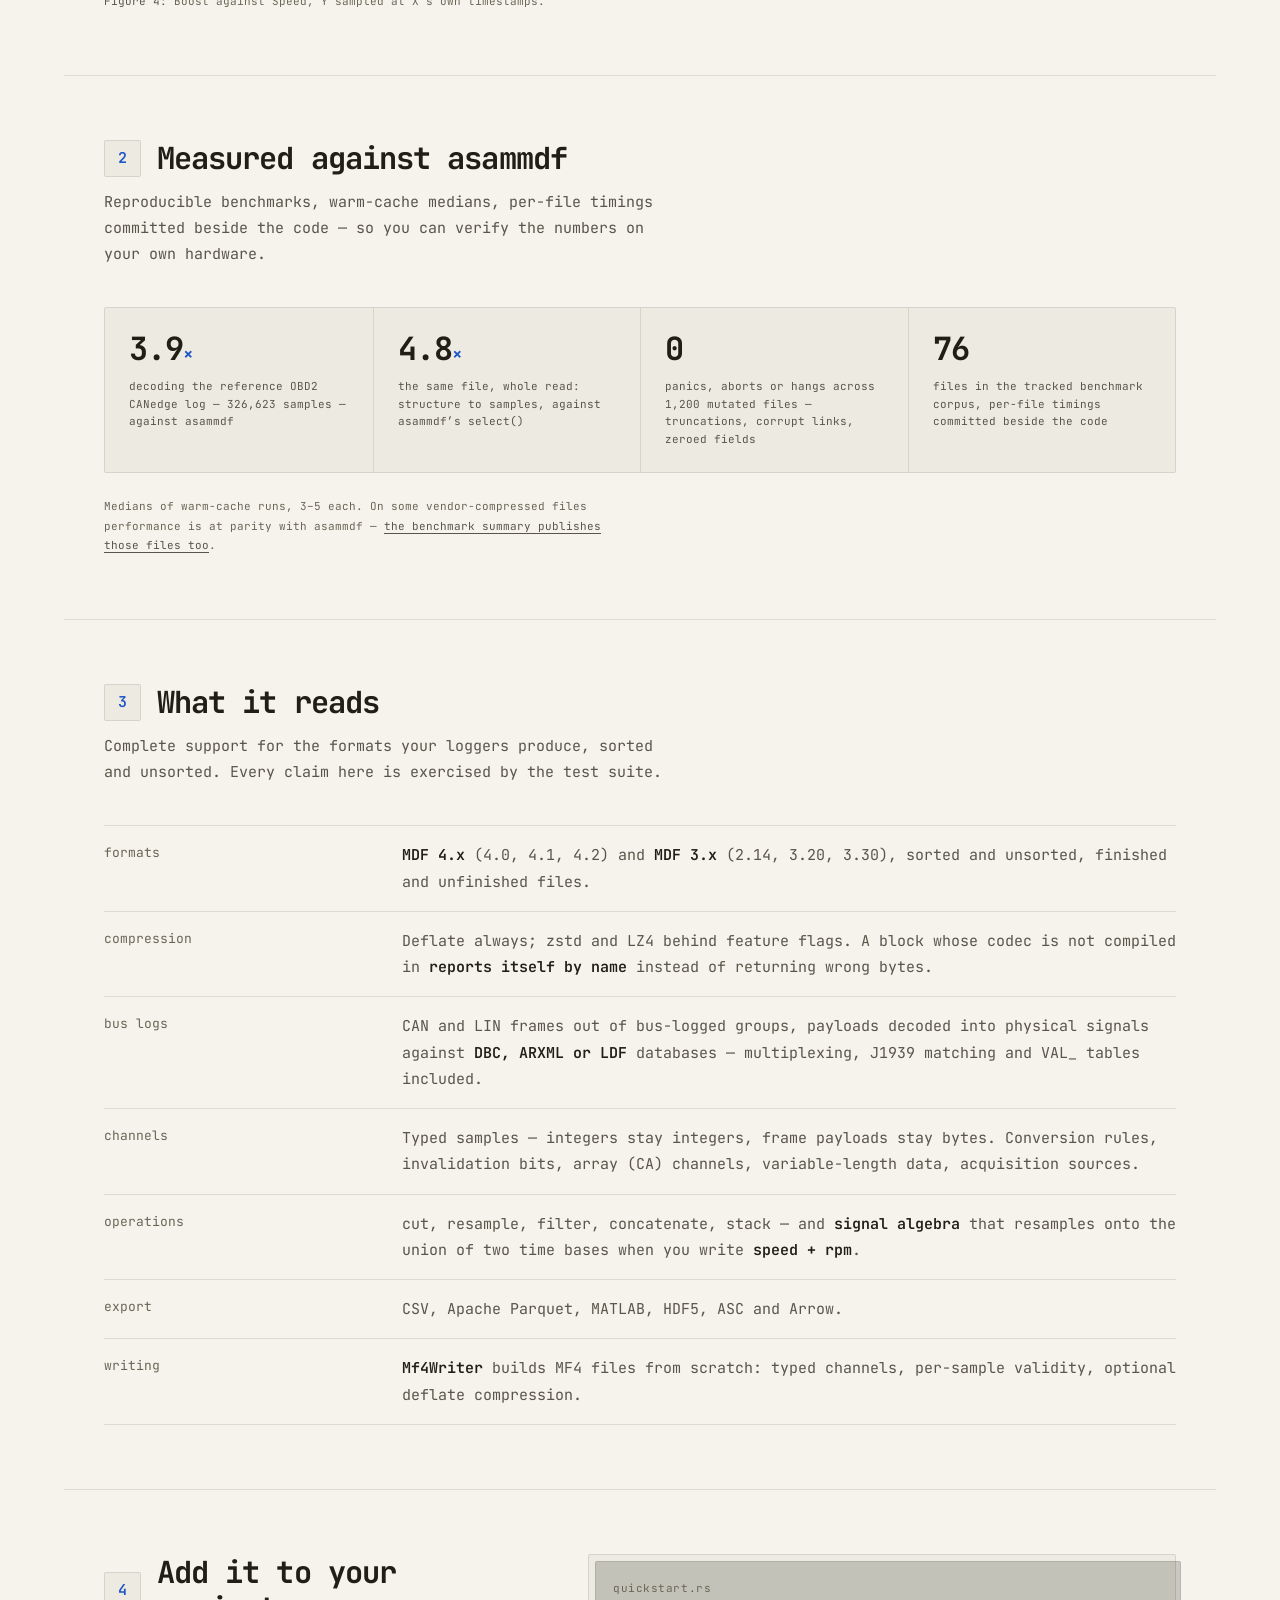
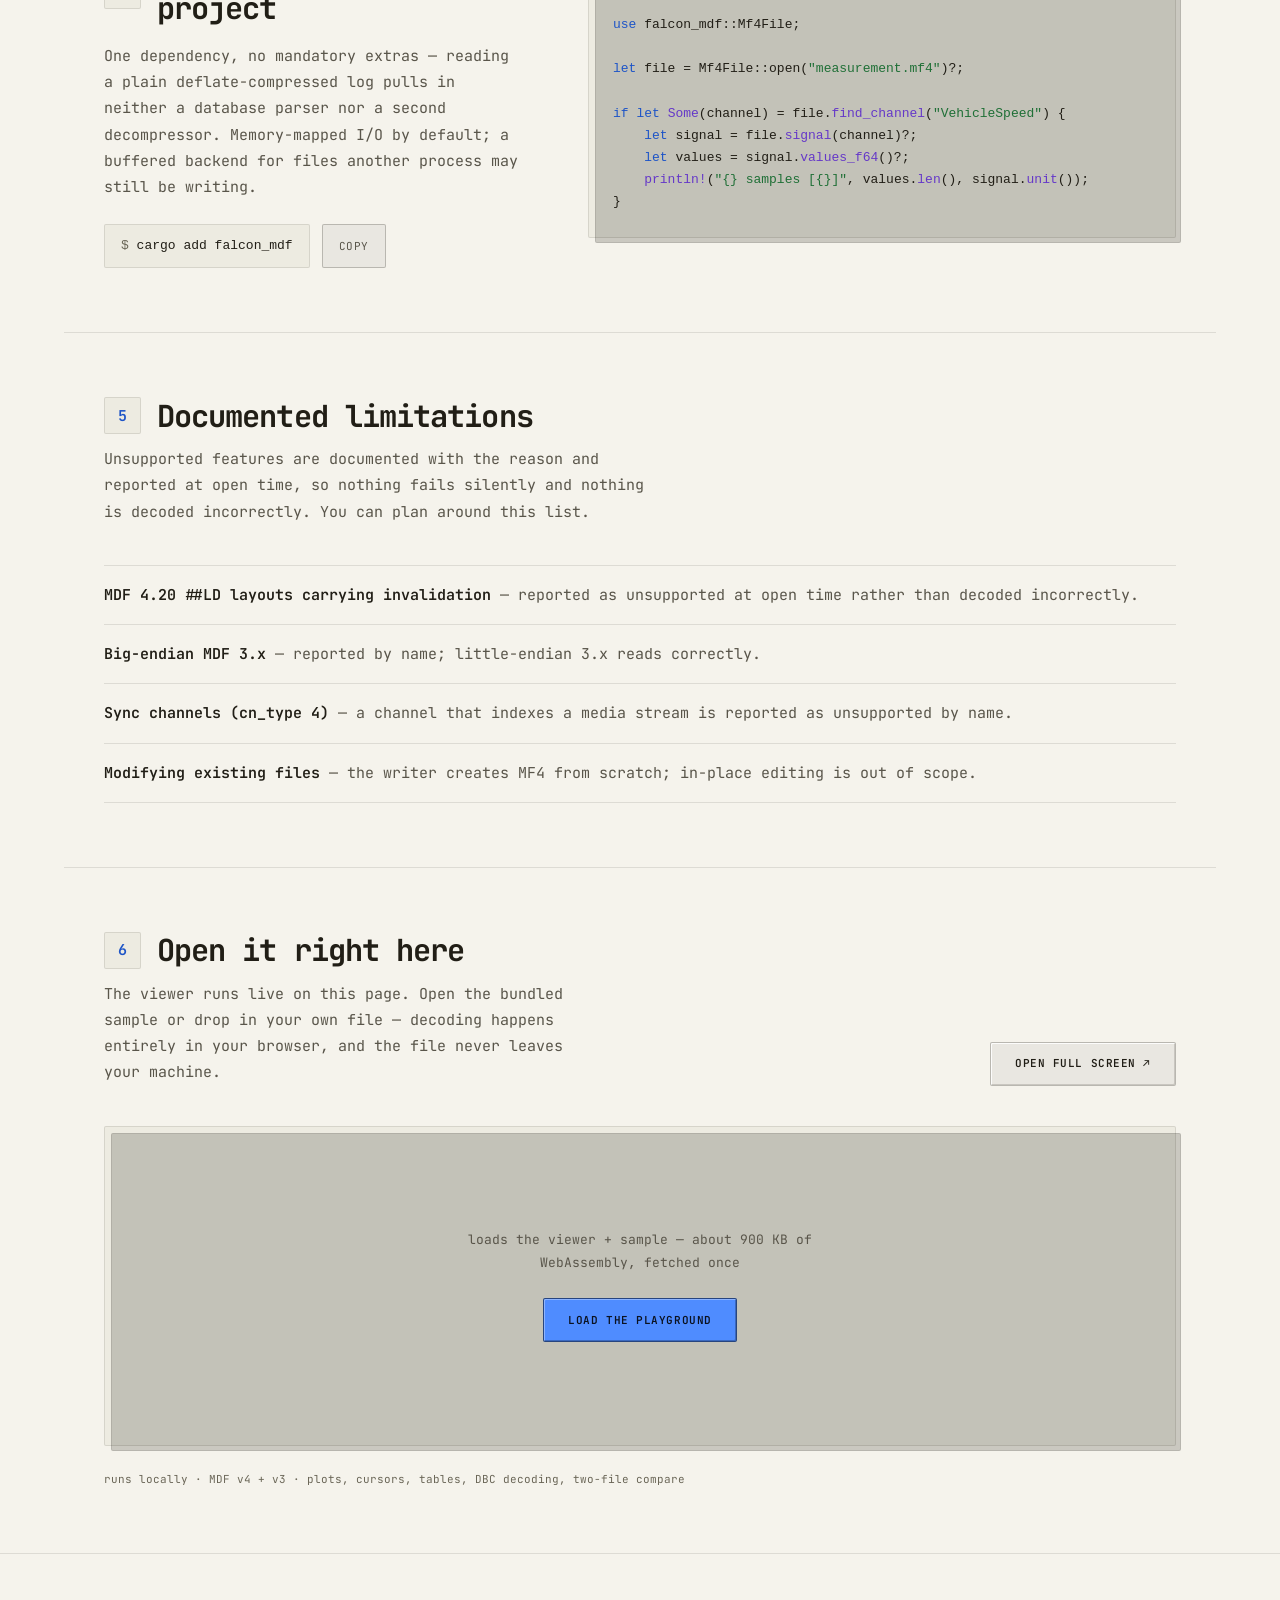
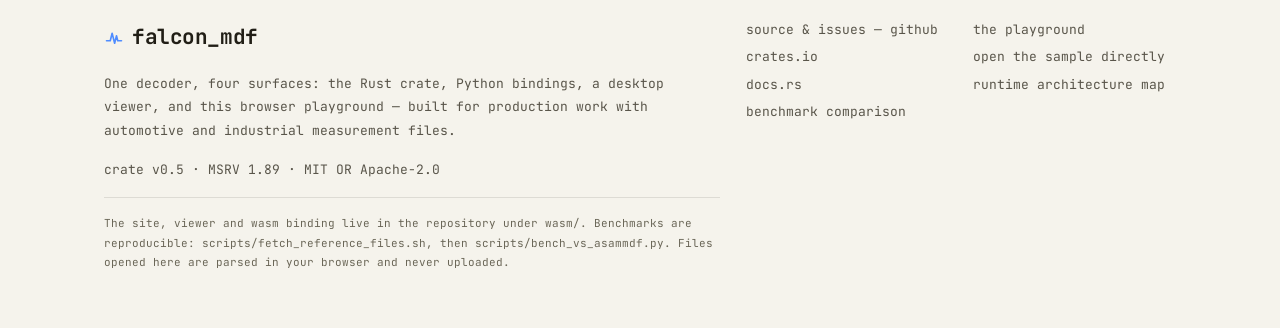
==== commit 77360021: "feat(site): light/dark themes, research-lab redesign, professional copy - light theme is the default" ====
--- a/wasm/demo/index.html
+++ b/wasm/demo/index.html
@@ -3,14 +3,31 @@
 <head>
   <meta charset="utf-8">
   <meta name="viewport" content="width=device-width, initial-scale=1, viewport-fit=cover">
-  <title>falcon_mdf — ASAM MDF files in Rust, and in your browser</title>
-  <meta name="description" content="falcon_mdf reads ASAM MDF v4 and v3 measurement files — correct values or a named error, usually ~4× faster than asammdf. Try the viewer right here: the crate compiled to WebAssembly, your file never leaves the machine.">
-  <meta property="og:title" content="falcon_mdf — ASAM MDF files in Rust, and in your browser">
-  <meta property="og:description" content="A Rust reader for MDF measurement files with a browser playground. Correct or it says so; usually ~4× faster than asammdf.">
-  <link rel="icon" href="data:image/svg+xml,%3Csvg xmlns='http://www.w3.org/2000/svg' viewBox='0 0 32 32'%3E%3Crect width='32' height='32' rx='6' fill='%230f1115'/%3E%3Cpath d='M4 22 L10 22 L13 10 L17 26 L20 14 L22 22 L28 22' fill='none' stroke='%234f8cff' stroke-width='2.4' stroke-linejoin='round' stroke-linecap='round'/%3E%3C/svg%3E">
+  <title>falcon_mdf — fast, reliable ASAM MDF reading in Rust and in your browser</title>
+  <meta name="description" content="falcon_mdf is a fast, reliable Rust reader for ASAM MDF v4 and v3 measurement files — exact values, documented limitations, typically ~4× faster than asammdf. Try it right here: the crate compiled to WebAssembly, your file never leaves the machine.">
+  <meta property="og:title" content="falcon_mdf — fast, reliable ASAM MDF reading in Rust and in your browser">
+  <meta property="og:description" content="A fast, reliable Rust reader for ASAM MDF measurement files, with a browser playground. Typically ~4× faster than asammdf.">
+  <meta name="theme-color" content="#f5f3ec">
+  <link rel="icon" href="data:image/svg+xml,%3Csvg xmlns='http://www.w3.org/2000/svg' viewBox='0 0 32 32'%3E%3Crect width='32' height='32' rx='6' fill='%2314120b'/%3E%3Cpath d='M4 22 L10 22 L13 10 L17 26 L20 14 L22 22 L28 22' fill='none' stroke='%234f8cff' stroke-width='2.4' stroke-linejoin='round' stroke-linecap='round'/%3E%3C/svg%3E">
+  <script>
+    // Light is the default; dark applies when the visitor chose it via the
+    // nav toggle (persisted) or via ?theme=dark (shareable/render override).
+    // Resolved before the stylesheet paints to avoid a flash.
+    (function () {
+      var theme = "light";
+      try {
+        var q = new URLSearchParams(window.location.search).get("theme");
+        if (q === "dark" || q === "light") theme = q;
+        else if (localStorage.getItem("falcon-theme") === "dark") theme = "dark";
+      } catch (e) {}
+      document.documentElement.setAttribute("data-theme", theme);
+      var meta = document.querySelector('meta[name="theme-color"]');
+      if (meta) meta.setAttribute("content", theme === "dark" ? "#14120b" : "#f5f3ec");
+    })();
+  </script>
   <link rel="preconnect" href="https://fonts.googleapis.com">
   <link rel="preconnect" href="https://fonts.gstatic.com" crossorigin>
-  <link rel="stylesheet" href="https://fonts.googleapis.com/css2?family=IBM+Plex+Sans:wght@400;600&family=JetBrains+Mono:wght@400;600;700&display=swap">
+  <link rel="stylesheet" href="https://fonts.googleapis.com/css2?family=JetBrains+Mono:wght@400;600;700&display=swap">
   <link rel="stylesheet" href="site.css">
 </head>
 <body>
@@ -18,145 +35,193 @@
 
   <nav class="nav" aria-label="Site">
     <div class="wrap nav__line">
-      <span class="nav__prompt">~$</span>
-      <a class="nav__wordmark" href="index.html">falcon_mdf</a>
-      <div class="nav__flags">
-        <a class="nav__flag" href="playground.html?file=sample.mf4">--playground</a>
-        <a class="nav__flag" href="https://docs.rs/falcon_mdf">--docs</a>
-        <a class="nav__flag" href="https://crates.io/crates/falcon_mdf">--crate</a>
-        <a class="nav__flag" href="https://github.com/mohammad-albarham/falcon_mdf">--source</a>
-        <span class="nav__caret" aria-hidden="true">▊</span>
+      <a class="nav__brand" href="index.html">
+        <svg width="18" height="18" viewBox="0 0 32 32" aria-hidden="true" fill="none">
+          <path d="M4 22 L10 22 L13 10 L17 26 L20 14 L22 22 L28 22"
+                stroke="currentColor" stroke-width="2.6" stroke-linejoin="round" stroke-linecap="round"/>
+        </svg>
+        falcon_mdf
+      </a>
+      <div class="nav__links">
+        <a href="https://docs.rs/falcon_mdf">docs.rs</a>
+        <a href="https://crates.io/crates/falcon_mdf">crates.io</a>
+        <a href="https://github.com/mohammad-albarham/falcon_mdf">github</a>
+        <a class="btn" href="playground.html?file=sample.mf4">open playground →</a>
+        <button class="theme-toggle" id="theme-toggle" type="button" aria-label="Switch to dark theme" title="Switch theme">
+          <svg class="icon-moon" width="16" height="16" viewBox="0 0 24 24" fill="none" aria-hidden="true">
+            <path d="M21 12.8A9 9 0 1 1 11.2 3a7 7 0 0 0 9.8 9.8Z" stroke="currentColor" stroke-width="1.8" stroke-linejoin="round"/>
+          </svg>
+          <svg class="icon-sun" width="16" height="16" viewBox="0 0 24 24" fill="none" aria-hidden="true">
+            <circle cx="12" cy="12" r="4.2" stroke="currentColor" stroke-width="1.8"/>
+            <path d="M12 2.5v2.2M12 19.3v2.2M2.5 12h2.2M19.3 12h2.2M4.8 4.8l1.6 1.6M17.6 17.6l1.6 1.6M19.2 4.8l-1.6 1.6M6.4 17.6l-1.6 1.6"
+                  stroke="currentColor" stroke-width="1.8" stroke-linecap="round"/>
+          </svg>
+        </button>
       </div>
     </div>
   </nav>
 
   <main id="main">
 
-    <header class="hero wrap">
-      <div class="hero__grid">
-        <div>
-          <p class="hero__kicker">rust · webassembly · <b>ASAM MDF v4 + v3</b></p>
-          <h1>The MDF reader that fails loudly.</h1>
-          <p class="hero__lede">
-            <strong>falcon_mdf</strong> reads measurement files from automotive and
-            industrial data loggers. A channel decodes to the right values, or it
-            fails with the reason by name — never a raw number dressed up as a
-            measurement. And it is usually about four times faster than the Python
-            reference doing it.
-          </p>
-          <div class="hero__cta">
-            <a class="btn btn--primary" href="playground.html?file=sample.mf4">Open the playground →</a>
-            <a class="btn" href="https://docs.rs/falcon_mdf">Read the docs ↗</a>
-          </div>
-          <p class="hero__note">nothing to install · nothing is uploaded · a sample log is bundled</p>
-        </div>
-        <figure class="figure">
-          <img src="assets/tour-overlay.png" width="1440" height="900" fetchpriority="high"
-               alt="The browser viewer plotting Speed and Boost channels from a sample MF4 file">
-          <figcaption>the playground, opening sample.mf4 — 3.5 KB, two channels, one invalid stretch</figcaption>
-        </figure>
+    <header class="hero">
+      <div class="wrap hero__in">
+        <p class="hero__kicker">rust · webassembly · ASAM MDF v4 + v3</p>
+        <h1>A fast, reliable reader for ASAM MDF files.</h1>
+        <p class="hero__sub">
+          <b>falcon_mdf</b> reads the measurement files recorded by automotive
+          and industrial data loggers — as a Rust crate, through Python
+          bindings, in a desktop viewer, and right here in your browser.
+        </p>
+        <div class="abstract">
+          <p class="abstract__label">Abstract</p>
+          <p>
+            Values are decoded <b>exactly as recorded</b> — typed samples,
+            conversion rules and invalidation bits included. A file that cannot
+            be read is <b>reported by name, never decoded incorrectly</b>. On
+            the tracked benchmark corpus it is typically <b>about four times
+            faster</b> than asammdf, the Python reference; the published
+            summary includes the compressed files where the two are at parity.
+          </p>
+        </div>
+        <div class="hero__cta">
+          <a class="btn btn--primary" href="playground.html?file=sample.mf4">Open the playground →</a>
+          <a class="btn" href="https://docs.rs/falcon_mdf">Read the docs ↗</a>
+        </div>
+        <p class="hero__note">nothing to install · nothing is uploaded · a sample log is bundled</p>
       </div>
     </header>
 
-    <section class="tour wrap" aria-labelledby="tour-h">
-      <div class="tour__head">
-        <h2 id="tour-h">Three passes over one log.</h2>
+    <figure class="hero-fig wrap">
+      <div class="figure">
+        <img src="assets/tour-overlay.png" width="1440" height="900" fetchpriority="high"
+             alt="The browser viewer plotting Speed and Boost channels from a sample MF4 file">
+      </div>
+      <figcaption><b>Figure 1:</b> the playground opening sample.mf4 — 3.5 KB, two channels, one invalid stretch.</figcaption>
+    </figure>
+
+    <section class="sec wrap" aria-labelledby="tour-h">
+      <div class="sec__head">
+        <h2 id="tour-h"><span class="sec__n" aria-hidden="true">1</span>The playground</h2>
         <p>
-          The playground is the crate itself, compiled to WebAssembly — the same
-          decoder, the same error behaviour. These are captures of it working on
-          the bundled sample, not mock-ups.
-        </p>
-      </div>
-
-      <figure class="shot">
+          The playground is the crate itself, compiled to WebAssembly — the
+          same decoder the Rust build uses. These are real captures of it
+          working on the bundled sample file.
+        </p>
+      </div>
+
+      <article class="shot panel panel--stack">
         <div class="figure">
           <img src="assets/tour-cursors.png" width="1440" height="900" loading="lazy"
                alt="Cursor A and cursor B placed on the plot with a region statistics strip above">
         </div>
-        <figcaption class="shot__caption">
+        <div class="shot__body">
           <h3>Cursors, and the stats between them</h3>
-          <div>
-            <p>
-              A click places cursor A, shift-click places B, and the strip above the
-              plot answers with min, max, mean and Δt per plotted channel. Between
-              clicks, the readout follows the pointer sample by sample.
-            </p>
-            <p class="mono"><a href="playground.html?file=sample.mf4#f=sample.mf4&c=Speed,Boost">open this in the playground →</a></p>
-          </div>
-        </figcaption>
-      </figure>
-
-      <figure class="shot">
+          <p>
+            Click to place cursor A, shift-click for cursor B: the strip above
+            the plot reports min, max, mean and Δt for every plotted channel
+            between them. Between clicks, the readout follows the pointer
+            sample by sample.
+          </p>
+          <div class="shot__row">
+            <ul class="chips">
+              <li>cursors A / B</li>
+              <li>region stats</li>
+              <li>live readout</li>
+            </ul>
+            <a class="shot__link" href="playground.html?file=sample.mf4#f=sample.mf4&c=Speed,Boost">open this view in the playground →</a>
+          </div>
+        </div>
+      </article>
+      <p class="figcap"><b>Figure 2:</b> the region between the cursors, summarised per channel.</p>
+
+      <article class="shot panel panel--stack">
         <div class="figure">
           <img src="assets/tour-table.png" width="1440" height="900" loading="lazy"
                alt="The sample table listing time and Boost values row by row">
         </div>
-        <figcaption class="shot__caption">
+        <div class="shot__body">
           <h3>Every sample, including the gaps</h3>
-          <div>
-            <p>
-              The table pages through a channel’s raw samples. Boost’s missing
-              stretch is the file’s own invalidation bits — shown as a gap, never
-              bridged by interpolation to make the plot prettier.
-            </p>
-            <p class="mono"><a href="playground.html?file=sample.mf4#f=sample.mf4&c=Boost">open this in the playground →</a></p>
-          </div>
-        </figcaption>
-      </figure>
-
-      <figure class="shot">
+          <p>
+            The table pages through a channel’s raw samples. Missing values
+            appear as gaps — the file’s own invalidation bits are respected
+            rather than bridged by interpolation.
+          </p>
+          <div class="shot__row">
+            <ul class="chips">
+              <li>raw samples</li>
+              <li>invalidation gaps</li>
+              <li>search modes</li>
+            </ul>
+            <a class="shot__link" href="playground.html?file=sample.mf4#f=sample.mf4&c=Boost">open this view in the playground →</a>
+          </div>
+        </div>
+      </article>
+      <p class="figcap"><b>Figure 3:</b> the sample table — the gap is the file’s own invalidation bits.</p>
+
+      <article class="shot panel panel--stack">
         <div class="figure">
           <img src="assets/tour-xy.png" width="1440" height="900" loading="lazy"
                alt="An X-Y plot of Boost against Speed drawn below the time plot">
         </div>
-        <figcaption class="shot__caption">
+        <div class="shot__body">
           <h3>Value against value</h3>
-          <div>
-            <p>
-              Any two plotted channels become an X-Y plot. Y is sampled at X’s own
-              timestamps, so the pair stays honest even when the channels do not
-              share a master time axis.
-            </p>
-            <p class="mono"><a href="playground.html?file=sample.mf4#f=sample.mf4&c=Speed,Boost">open this in the playground →</a></p>
-          </div>
-        </figcaption>
-      </figure>
-    </section>
-
-    <section class="stats" aria-labelledby="stats-h">
-      <div class="wrap">
-        <h2 class="skip" id="stats-h">Measured numbers</h2>
-        <div class="stats__grid">
-          <div class="stat">
-            <p class="stat__n">3.9<small>×</small></p>
-            <p class="stat__q">decoding the reference OBD2 CANedge log — 326,623 samples — against asammdf</p>
-          </div>
-          <div class="stat">
-            <p class="stat__n">4.8<small>×</small></p>
-            <p class="stat__q">the same file, whole read: structure to samples, against asammdf’s select()</p>
-          </div>
-          <div class="stat">
-            <p class="stat__n">0</p>
-            <p class="stat__q">panics, aborts or hangs across 1,200 mutated files — truncations, corrupt links, zeroed fields</p>
-          </div>
-          <div class="stat">
-            <p class="stat__n">76</p>
-            <p class="stat__q">files in the tracked benchmark corpus, per-file timings committed beside the code</p>
-          </div>
-        </div>
+          <p>
+            Any two plotted channels form an X-Y plot. Y is sampled at X’s own
+            timestamps, so the pair stays accurate even when the channels do
+            not share a master time axis.
+          </p>
+          <div class="shot__row">
+            <ul class="chips">
+              <li>value vs value</li>
+              <li>resampled on X</li>
+              <li>cursor sync</li>
+            </ul>
+            <a class="shot__link" href="playground.html?file=sample.mf4#f=sample.mf4&c=Speed,Boost">open this view in the playground →</a>
+          </div>
+        </div>
+      </article>
+      <p class="figcap"><b>Figure 4:</b> Boost against Speed, Y sampled at X’s own timestamps.</p>
+    </section>
+
+    <section class="sec wrap" aria-labelledby="stats-h">
+      <div class="sec__head">
+        <h2 id="stats-h"><span class="sec__n" aria-hidden="true">2</span>Measured against asammdf</h2>
+        <p>
+          Reproducible benchmarks, warm-cache medians, per-file timings
+          committed beside the code — so you can verify the numbers on your own
+          hardware.
+        </p>
+      </div>
+      <div class="stats__grid">
+        <div class="stat">
+          <p class="stat__n">3.9<small>×</small></p>
+          <p class="stat__q">decoding the reference OBD2 CANedge log — 326,623 samples — against asammdf</p>
+        </div>
+        <div class="stat">
+          <p class="stat__n">4.8<small>×</small></p>
+          <p class="stat__q">the same file, whole read: structure to samples, against asammdf’s select()</p>
+        </div>
+        <div class="stat">
+          <p class="stat__n">0</p>
+          <p class="stat__q">panics, aborts or hangs across 1,200 mutated files — truncations, corrupt links, zeroed fields</p>
+        </div>
+        <div class="stat">
+          <p class="stat__n">76</p>
+          <p class="stat__q">files in the tracked benchmark corpus, per-file timings committed beside the code</p>
+        </div>
+      </div>
         <p class="stats__foot">
-          Medians of warm-cache runs, 3–5 each. On some vendor-compressed files the
-          advantage decays to parity — <a href="https://github.com/mohammad-albarham/falcon_mdf/blob/main/benchmarks/COMPARISON.md">the benchmark summary publishes that too</a>.
-        </p>
-      </div>
-    </section>
-
-    <section class="spec wrap" aria-labelledby="spec-h">
-      <div class="spec__head">
-        <h2 id="spec-h">What it reads.</h2>
+          Medians of warm-cache runs, 3–5 each. On some vendor-compressed files
+          performance is at parity with asammdf — <a href="https://github.com/mohammad-albarham/falcon_mdf/blob/main/benchmarks/COMPARISON.md">the benchmark summary publishes those files too</a>.
+        </p>
+    </section>
+
+    <section class="sec wrap" aria-labelledby="spec-h">
+      <div class="sec__head">
+        <h2 id="spec-h"><span class="sec__n" aria-hidden="true">3</span>What it reads</h2>
         <p>
-          The format, not a subset of the format you happen to have. Every claim
-          here is exercised by the test suite.
+          Complete support for the formats your loggers produce, sorted and
+          unsorted. Every claim here is exercised by the test suite.
         </p>
       </div>
       <div class="spec__row">
@@ -189,10 +254,10 @@
       </div>
     </section>
 
-    <section class="code wrap" aria-labelledby="code-h">
+    <section class="sec wrap" aria-labelledby="code-h">
       <div class="code__grid">
         <div class="code__head">
-          <h2 id="code-h">Add it to your Rust project.</h2>
+          <h2 id="code-h"><span class="sec__n" aria-hidden="true">4</span>Add it to your project</h2>
           <p>
             One dependency, no mandatory extras — reading a plain deflate-compressed
             log pulls in neither a database parser nor a second decompressor.
@@ -204,7 +269,7 @@
             <button class="copy" id="copy-install" type="button" aria-label="Copy the cargo add command">copy</button>
           </div>
         </div>
-        <div class="codeblock">
+        <div class="codeblock panel panel--stack">
           <p class="codeblock__label">quickstart.rs</p>
           <pre><span class="kw">use</span> falcon_mdf::Mf4File;
 
@@ -219,60 +284,56 @@
       </div>
     </section>
 
-    <section class="limits wrap" aria-labelledby="limits-h">
-      <div class="limits__grid">
-        <div class="limits__head">
-          <h2 id="limits-h">It says what it can’t do.</h2>
-          <p>
-            “Not supported” is a documented list with reasons, not a footnote.
-            Where the format has a corner the reader refuses, the refusal is part
-            of the API.
-          </p>
-        </div>
-        <ul>
-          <li>
-            <span><b>MDF 4.20 ##LD layouts carrying invalidation</b> — such files refuse to open outright rather than assemble a channel wrongly.</span>
-          </li>
-          <li>
-            <span><b>Big-endian MDF 3.x</b> — reported by name; little-endian 3.x reads correctly.</span>
-          </li>
-          <li>
-            <span><b>Sync channels (cn_type 4)</b> — a channel that indexes a media stream is refused by name.</span>
-          </li>
-          <li>
-            <span><b>Modifying existing files</b> — the writer creates MF4 from scratch; in-place editing is out of scope.</span>
-          </li>
-        </ul>
-      </div>
-    </section>
-
-    <section class="play" aria-labelledby="play-h">
-      <div class="wrap">
-        <div class="play__head">
-          <div>
-            <h2 id="play-h">Try it right here.</h2>
-            <p>
-              This is not a video or a mock-up — it is the viewer, live in this
-              page. Open the bundled sample, or drop your own file in; decoding
-              happens in your browser and the file never leaves the machine.
-            </p>
-          </div>
-          <div class="play__launch">
-            <a class="btn" href="playground.html?file=sample.mf4">Open full screen ↗</a>
-          </div>
-        </div>
-        <div class="play__stage" id="play-stage">
-          <div class="play__gate" id="play-gate">
-            <p>loads the viewer + sample — about 900 KB of WebAssembly, fetched once</p>
-            <button class="btn btn--primary" id="play-load" type="button">Load the playground</button>
-          </div>
-          <div class="play__frame" id="play-frame" hidden>
-            <iframe id="play-iframe" title="falcon_mdf playground — sample measurement loaded"
-                    src="about:blank" loading="lazy"></iframe>
-          </div>
-        </div>
-        <p class="play__facts">runs locally · MDF v4 + v3 · plots, cursors, tables, DBC decoding, two-file compare</p>
-      </div>
+    <section class="sec wrap limits" aria-labelledby="limits-h">
+      <div class="sec__head">
+        <h2 id="limits-h"><span class="sec__n" aria-hidden="true">5</span>Documented limitations</h2>
+        <p>
+          Unsupported features are documented with the reason and reported at
+          open time, so nothing fails silently and nothing is decoded
+          incorrectly. You can plan around this list.
+        </p>
+      </div>
+      <ul>
+        <li>
+          <span><b>MDF 4.20 ##LD layouts carrying invalidation</b> — reported as unsupported at open time rather than decoded incorrectly.</span>
+        </li>
+        <li>
+          <span><b>Big-endian MDF 3.x</b> — reported by name; little-endian 3.x reads correctly.</span>
+        </li>
+        <li>
+          <span><b>Sync channels (cn_type 4)</b> — a channel that indexes a media stream is reported as unsupported by name.</span>
+        </li>
+        <li>
+          <span><b>Modifying existing files</b> — the writer creates MF4 from scratch; in-place editing is out of scope.</span>
+        </li>
+      </ul>
+    </section>
+
+    <section class="sec wrap play" aria-labelledby="play-h">
+      <div class="play__head">
+        <div>
+          <h2 id="play-h"><span class="sec__n" aria-hidden="true">6</span>Open it right here</h2>
+          <p>
+            The viewer runs live on this page. Open the bundled sample or drop
+            in your own file — decoding happens entirely in your browser, and
+            the file never leaves your machine.
+          </p>
+        </div>
+        <div class="play__launch">
+          <a class="btn" href="playground.html?file=sample.mf4">Open full screen ↗</a>
+        </div>
+      </div>
+      <div class="play__stage panel panel--stack" id="play-stage">
+        <div class="play__gate" id="play-gate">
+          <p>loads the viewer + sample — about 900 KB of WebAssembly, fetched once</p>
+          <button class="btn btn--primary" id="play-load" type="button">Load the playground</button>
+        </div>
+        <div class="play__frame" id="play-frame" hidden>
+          <iframe id="play-iframe" title="falcon_mdf playground — sample measurement loaded"
+                  src="about:blank" loading="lazy"></iframe>
+        </div>
+      </div>
+      <p class="play__facts">runs locally · MDF v4 + v3 · plots, cursors, tables, DBC decoding, two-file compare</p>
     </section>
 
   </main>
@@ -281,24 +342,36 @@
     <div class="wrap">
       <div class="colophon__grid">
         <div>
-          <p><span class="colophon__mark">falcon_mdf</span></p>
-          <p>
-            One decoder, four surfaces: the Rust crate, Python bindings, a desktop
-            viewer, and this browser playground. Built for measurement files it
-            did not write, against a reference implementation it disagrees with
-            only on purpose.
+          <p class="colophon__mark">
+            <svg width="20" height="20" viewBox="0 0 32 32" aria-hidden="true" fill="none">
+              <path d="M4 22 L10 22 L13 10 L17 26 L20 14 L22 22 L28 22"
+                    stroke="currentColor" stroke-width="2.6" stroke-linejoin="round" stroke-linecap="round"/>
+            </svg>
+            falcon_mdf
+          </p>
+          <p>
+            One decoder, four surfaces: the Rust crate, Python bindings, a
+            desktop viewer, and this browser playground — built for production
+            work with automotive and industrial measurement files.
           </p>
           <p>crate v0.5 · MSRV 1.89 · MIT OR Apache-2.0</p>
         </div>
-        <div>
-          <ul>
-            <li><a href="https://github.com/mohammad-albarham/falcon_mdf">source &amp; issues — github</a></li>
-            <li><a href="https://crates.io/crates/falcon_mdf">crates.io</a></li>
-            <li><a href="https://docs.rs/falcon_mdf">docs.rs</a></li>
-            <li><a href="https://github.com/mohammad-albarham/falcon_mdf/blob/main/benchmarks/COMPARISON.md">benchmark comparison</a></li>
-            <li><a href="architecture.html">runtime architecture map</a></li>
-            <li><a href="playground.html">the playground</a></li>
-          </ul>
+        <div class="colophon__cols">
+          <div>
+            <ul>
+              <li><a href="https://github.com/mohammad-albarham/falcon_mdf">source &amp; issues — github</a></li>
+              <li><a href="https://crates.io/crates/falcon_mdf">crates.io</a></li>
+              <li><a href="https://docs.rs/falcon_mdf">docs.rs</a></li>
+              <li><a href="https://github.com/mohammad-albarham/falcon_mdf/blob/main/benchmarks/COMPARISON.md">benchmark comparison</a></li>
+            </ul>
+          </div>
+          <div>
+            <ul>
+              <li><a href="playground.html">the playground</a></li>
+              <li><a href="playground.html?file=sample.mf4">open the sample directly</a></li>
+              <li><a href="architecture.html">runtime architecture map</a></li>
+            </ul>
+          </div>
         </div>
       </div>
       <p class="colophon__fine">
@@ -331,7 +404,7 @@
       color: var(--color-ink);
       padding: var(--space-sm) var(--space-md);
       border: 1px solid var(--color-accent);
-      border-radius: 4px;
+      border-radius: var(--radius);
     }
   </style>
 
@@ -356,6 +429,21 @@
       copyBtn.textContent = "copied";
       setTimeout(() => { copyBtn.textContent = "copy"; }, 2500);
     });
+
+    // Theme toggle: flips <html data-theme>, persists the choice, and keeps
+    // the button's label pointing at where the next click lands.
+    const themeBtn = document.getElementById("theme-toggle");
+    const themeMeta = document.querySelector('meta[name="theme-color"]');
+    function applyTheme(theme) {
+      document.documentElement.setAttribute("data-theme", theme);
+      try { localStorage.setItem("falcon-theme", theme); } catch (e) {}
+      themeBtn.setAttribute("aria-label",
+        theme === "dark" ? "Switch to light theme" : "Switch to dark theme");
+      if (themeMeta) themeMeta.setAttribute("content", theme === "dark" ? "#14120b" : "#f5f3ec");
+    }
+    themeBtn.addEventListener("click", () => {
+      applyTheme(document.documentElement.getAttribute("data-theme") === "dark" ? "light" : "dark");
+    });
   </script>
 </body>
 </html>
--- a/wasm/demo/site.css
+++ b/wasm/demo/site.css
@@ -1,11 +1,7 @@
-/* Hallmark · macrostructure: Workbench · tour knobs: shots=3, captions-below, deep-links
- * theme: Terminal (tuned — project blue accent) · genre: atmospheric/terminal cluster
- * nav: N8 Terminal command (prompt ~/＄, cursor after final flag) · footer: Ft4 Dense colophon
- * enrichment: none — real product captures in plain figures, no re-drawn chrome
- * motion: 0× (Terminal) — static page; the caret blinks only inside typed lines
- * audience: measurement engineers · use: open the playground · tone: technical
- * pre-emit critique: P5 H5 E4 S5 R5 V5 · contrast: pass (40-41) · honest-copy: pass (46)
- * chrome: pass (47) · tokens: pass (48) · responsive: pass (34, 49-53) · slop: pass
+/* falcon_mdf site — "research lab" minimalism modelled on rightnowai.co/research:
+ * warm near-black paper, JetBrains Mono everywhere, hairline rules, 2px radius,
+ * stacked-paper card shadows, uppercase mono buttons, numbered sections,
+ * figure captions. Structure notes live in tokens.css; this file is layout.
  */
 @import "tokens.css";
 
@@ -20,10 +16,14 @@
   color: var(--color-ink);
   font-family: var(--font-body);
   font-size: var(--text-base);
-  line-height: 1.6;
-}
-
-/* --- shared primitives ------------------------------------------------- */
+  line-height: 1.75;
+  /* the theme toggle flips these; everything else snaps instantly */
+  transition: background-color var(--dur-short) var(--ease-out), color var(--dur-short) var(--ease-out);
+}
+
+::selection { background: var(--color-accent-soft); color: var(--color-ink); }
+
+/* --- shared primitives --------------------------------------------------- */
 
 .wrap {
   max-width: var(--content);
@@ -31,8 +31,8 @@
   padding-inline: clamp(1rem, 4vw, 2.5rem);
 }
 
-a { color: var(--color-accent); text-decoration: none; }
-a:hover { text-decoration: underline; text-underline-offset: 3px; }
+a { color: var(--color-ink); text-decoration: none; }
+a:hover { color: var(--color-accent-bright); text-decoration: underline; text-underline-offset: 3px; }
 
 :focus-visible {
   outline: 2px solid var(--color-focus);
@@ -40,245 +40,372 @@
 }
 
 h1, h2, h3 {
-  font-family: var(--font-display);
-  font-style: normal;
-  font-weight: 600;
-  line-height: 1.15;
-  letter-spacing: -0.02em;
+  font-weight: 700;
+  line-height: 1.2;
+  letter-spacing: -0.03em;
   overflow-wrap: anywhere;
   min-width: 0;
 }
 
-code, pre, .mono {
-  font-family: var(--font-display);
-  font-variant-numeric: tabular-nums;
-}
-
-/* buttons are single-line affordances, always */
+code, pre { font-variant-numeric: tabular-nums; }
+
+.mono { font-family: var(--font-display); }
+
+/* buttons — uppercase mono, near-square, faint inner bevel like the reference */
 .btn {
   display: inline-flex;
   align-items: center;
+  justify-content: center;
   gap: var(--space-xs);
   font-family: var(--font-display);
-  font-size: var(--text-sm);
+  font-size: var(--text-xs);
+  font-weight: 600;
+  letter-spacing: 0.05em;
+  text-transform: uppercase;
   white-space: nowrap;
-  padding: var(--space-sm) var(--space-md);
+  padding: 0 var(--space-lg);
   min-height: 44px;
   border: 1px solid var(--color-rule);
-  border-radius: 4px;
-  background: var(--color-paper-2);
+  border-radius: var(--radius);
+  background: var(--color-tint);
   color: var(--color-ink);
+  box-shadow: inset 1px 1px 0 var(--bevel-hi), inset -1px -1px 0 var(--bevel-lo);
   cursor: pointer;
+  transition: background var(--dur-short) var(--ease-out), border-color var(--dur-short) var(--ease-out);
 }
 .btn:hover {
-  border-color: var(--color-accent);
-  color: var(--color-accent);
-  background: var(--color-accent-soft);
+  text-decoration: none;
+  color: var(--color-ink);
+  border-color: var(--color-rule-strong);
+  background: var(--color-tint-strong);
 }
 .btn:active { transform: translateY(1px); }
 
 .btn--primary {
-  border-color: var(--color-accent);
+  border-color: rgba(0, 0, 0, 0.5);
   background: var(--color-accent);
-  color: var(--color-paper);
+  color: var(--color-accent-ink);
+  box-shadow: inset 1px 1px 0 rgba(255, 255, 255, 0.35), inset -1px -1px 0 rgba(0, 0, 0, 0.25);
 }
 .btn--primary:hover {
   background: var(--color-accent-bright);
-  border-color: var(--color-accent-bright);
-  color: var(--color-paper);
+  border-color: rgba(0, 0, 0, 0.6);
+  color: var(--color-accent-ink);
 }
 
 @media (pointer: coarse) {
   .btn { min-height: 48px; }
 }
 
-/* --- nav: N8 terminal command ------------------------------------------ */
-
-.nav {
-  border-bottom: 1px solid var(--color-rule-2);
-  background: var(--color-paper);
-}
-.nav__line {
+/* panels — hairline box; the stacked variant drops a hard offset shadow,
+   the reference's "printed card" effect */
+.panel {
+  position: relative;
+  isolation: isolate;
+  background: var(--color-paper-2);
+  border: 1px solid var(--color-rule-2);
+  border-radius: var(--radius);
+}
+.panel--stack::before {
+  content: "";
+  position: absolute;
+  z-index: -1;
+  top: 6px;
+  left: 6px;
+  right: -6px;
+  bottom: -6px;
+  background: var(--shadow-card-bg);
+  border: 1px solid var(--color-rule-2);
+  border-radius: var(--radius);
+}
+
+/* chips — small mono tags, the reference's vocabulary for capabilities */
+.chips {
+  list-style: none;
   display: flex;
   flex-wrap: wrap;
-  align-items: baseline;
-  gap: var(--space-xs) var(--space-md);
-  padding-block: var(--space-md);
-  font-family: var(--font-display);
-  font-size: var(--text-sm);
-}
-.nav__prompt { color: var(--color-faint); user-select: none; }
-.nav__wordmark {
-  color: var(--color-ink);
-  font-weight: 700;
-  letter-spacing: -0.01em;
-}
-.nav__wordmark:hover { text-decoration: none; color: var(--color-accent); }
-.nav__flags {
-  display: flex;
-  flex-wrap: wrap;
-  gap: var(--space-xs) var(--space-md);
-  margin-left: auto;
-}
-.nav__flag { color: var(--color-muted); white-space: nowrap; }
-.nav__flag:hover { color: var(--color-accent); text-decoration: none; }
-.nav__caret {
-  display: inline-block;
-  width: 1ch;
-  background: var(--color-accent);
-  color: transparent;
-  user-select: none;
-  animation: caret-blink 1.2s steps(2, start) infinite;
-}
-@keyframes caret-blink { to { visibility: hidden; } }
-@media (prefers-reduced-motion: reduce) {
-  .nav__caret { animation: none; }
-}
-
-/* --- hero ---------------------------------------------------------------- */
-
-.hero { padding-block: var(--space-2xl) var(--space-3xl); }
-.hero__grid {
-  display: grid;
-  grid-template-columns: minmax(0, 6fr) minmax(0, 6fr);
-  gap: var(--space-2xl);
-  align-items: center;
-}
-.hero__kicker {
-  font-family: var(--font-display);
-  font-size: var(--text-sm);
-  color: var(--color-muted);
-  margin: 0 0 var(--space-md);
-}
-.hero__kicker b { color: var(--color-accent); font-weight: 600; }
-.hero h1 {
-  font-size: var(--text-display);
-  margin: 0 0 var(--space-lg);
-}
-.hero__lede {
-  color: var(--color-muted);
-  max-width: 46ch;
-  margin: 0 0 var(--space-xl);
-  font-size: var(--text-md);
-  line-height: 1.55;
-}
-.hero__lede b, .hero__lede strong { color: var(--color-ink); font-weight: 600; }
-.hero__cta {
-  display: flex;
-  flex-wrap: wrap;
-  gap: var(--space-md);
-  align-items: center;
-}
-.hero__note {
-  font-family: var(--font-display);
-  font-size: var(--text-sm);
-  color: var(--color-faint);
-  margin: var(--space-md) 0 0;
-}
-
-/* real capture, hairline frame — no drawn chrome */
+  gap: var(--space-2xs);
+  margin: 0;
+  padding: 0;
+}
+.chips li {
+  font-size: var(--text-xs);
+  color: var(--color-muted);
+  padding: 0.15rem 0.55rem;
+  border: 1px solid var(--color-rule-2);
+  border-radius: var(--radius);
+  background: var(--color-tint);
+  white-space: nowrap;
+}
+
+/* figures — real captures in hairline frames; captions numbered like a paper */
 .figure { margin: 0; min-width: 0; }
 .figure img {
   display: block;
   width: 100%;
   height: auto;
+  border: 1px solid var(--color-rule-2);
+  border-radius: var(--radius);
+}
+figcaption {
+  font-size: var(--text-xs);
+  color: var(--color-faint);
+  padding-top: var(--space-sm);
+  letter-spacing: 0.01em;
+}
+figcaption b { color: var(--color-muted); font-weight: 400; }
+
+/* --- nav ------------------------------------------------------------------- */
+
+.nav {
+  border-bottom: 1px solid var(--color-rule-2);
+  background: var(--color-paper);
+}
+.nav__line {
+  display: flex;
+  align-items: center;
+  gap: var(--space-md);
+  padding-block: var(--space-md);
+}
+.nav__brand {
+  display: inline-flex;
+  align-items: center;
+  gap: var(--space-xs);
+  font-weight: 700;
+  font-size: var(--text-base);
+  letter-spacing: -0.02em;
+  color: var(--color-ink);
+}
+.nav__brand:hover { color: var(--color-ink); text-decoration: none; }
+.nav__brand svg { color: var(--color-accent); flex: none; }
+.nav__links {
+  display: flex;
+  align-items: center;
+  flex-wrap: wrap;
+  gap: var(--space-xs) var(--space-lg);
+  margin-left: auto;
+  font-size: var(--text-sm);
+}
+.nav__links a { color: var(--color-muted); white-space: nowrap; }
+.nav__links a:hover { color: var(--color-accent-bright); text-decoration: none; }
+.nav__links .btn { margin-left: var(--space-xs); }
+
+/* theme toggle — a quiet square beside the nav links; the active theme's
+   icon is hidden so the button always shows where a click will take you */
+.theme-toggle {
+  display: inline-flex;
+  align-items: center;
+  justify-content: center;
+  width: 44px;
+  min-height: 44px;
+  margin-left: var(--space-xs);
   border: 1px solid var(--color-rule);
-  border-radius: 6px;
-}
-.figure figcaption {
-  font-family: var(--font-display);
-  font-size: var(--text-sm);
-  color: var(--color-faint);
-  padding-top: var(--space-sm);
-}
-
-/* --- tour (workbench) ----------------------------------------------------- */
-
-.tour { padding-block: var(--space-2xl); border-top: 1px solid var(--color-rule-2); }
-.tour__head { margin: 0 0 var(--space-xl); max-width: 60ch; }
-.tour__head h2 { font-size: var(--text-display-s); margin: 0 0 var(--space-sm); }
-.tour__head p { color: var(--color-muted); margin: 0; }
-
-.shot { margin: 0 0 var(--space-3xl); }
-.shot:last-child { margin-bottom: 0; }
-.shot__caption {
-  display: grid;
-  grid-template-columns: minmax(0, 3fr) minmax(0, 9fr);
-  gap: var(--space-md) var(--space-xl);
-  padding-top: var(--space-md);
-  align-items: baseline;
-}
-.shot__caption h3 {
+  border-radius: var(--radius);
+  background: var(--color-tint);
+  color: var(--color-muted);
+  box-shadow: inset 1px 1px 0 var(--bevel-hi), inset -1px -1px 0 var(--bevel-lo);
+  cursor: pointer;
+  transition: background var(--dur-short) var(--ease-out), border-color var(--dur-short) var(--ease-out), color var(--dur-short) var(--ease-out);
+}
+.theme-toggle:hover {
+  color: var(--color-ink);
+  border-color: var(--color-rule-strong);
+  background: var(--color-tint-strong);
+}
+.theme-toggle:active { transform: translateY(1px); }
+.theme-toggle .icon-sun { display: none; }
+:root[data-theme="dark"] .theme-toggle .icon-sun { display: block; }
+:root[data-theme="dark"] .theme-toggle .icon-moon { display: none; }
+@media (pointer: coarse) {
+  .theme-toggle { width: 48px; min-height: 48px; }
+}
+
+/* --- hero: centred title, abstract panel, two CTAs --------------------------- */
+
+.hero { padding-block: var(--space-3xl) var(--space-2xl); }
+.hero__in {
+  display: flex;
+  flex-direction: column;
+  align-items: center;
+  text-align: center;
+}
+.hero__kicker {
+  font-size: var(--text-xs);
+  letter-spacing: 0.05em;
+  color: var(--color-muted);
+  border: 1px solid var(--color-rule-2);
+  border-radius: var(--radius);
+  background: var(--color-tint);
+  padding: 0.3rem 0.8rem;
+  margin: 0 0 var(--space-xl);
+}
+.hero h1 {
+  font-size: var(--text-display);
+  margin: 0 0 var(--space-md);
+  max-width: 24ch;
+}
+.hero__sub {
+  color: var(--color-muted);
+  max-width: 58ch;
+  margin: 0 0 var(--space-xl);
   font-size: var(--text-md);
+  line-height: 1.65;
+}
+.hero__sub b { color: var(--color-ink); font-weight: 600; }
+
+/* the abstract — the page's thesis, set like a paper's */
+.abstract {
+  width: 100%;
+  max-width: 46rem;
+  text-align: left;
+  background: var(--color-paper-2);
+  border: 1px solid var(--color-rule-2);
+  border-radius: var(--radius);
+  padding: var(--space-lg);
+  margin: 0 0 var(--space-xl);
+}
+.abstract__label {
+  font-size: var(--text-xs);
+  letter-spacing: 0.08em;
+  text-transform: uppercase;
+  color: var(--color-faint);
+  margin: 0 0 var(--space-sm);
+}
+.abstract > p {
   margin: 0;
-  color: var(--color-ink);
-}
-.shot__caption p {
-  margin: 0;
-  color: var(--color-muted);
-  max-width: 68ch;
-}
-.shot__caption .mono { color: var(--color-faint); }
-
-/* --- stats strip (T4) ----------------------------------------------------- */
-
-.stats {
-  border-block: 1px solid var(--color-rule-2);
-  padding-block: var(--space-2xl);
-}
+  color: var(--color-muted);
+  font-size: var(--text-sm);
+  line-height: 1.8;
+}
+.abstract b { color: var(--color-ink); font-weight: 600; }
+
+.hero__cta {
+  display: flex;
+  flex-wrap: wrap;
+  justify-content: center;
+  gap: var(--space-md);
+}
+.hero__note {
+  font-size: var(--text-xs);
+  color: var(--color-faint);
+  margin: var(--space-lg) 0 0;
+}
+
+/* figure 1 — the hero capture, full measure */
+.hero-fig { padding-bottom: var(--space-2xl); }
+
+/* --- sections: numbered, hairline-separated ---------------------------------- */
+
+.sec { padding-block: var(--space-2xl); border-top: 1px solid var(--color-rule-2); }
+.sec__head { margin: 0 0 var(--space-xl); max-width: 62ch; }
+.sec__head h2 {
+  display: flex;
+  align-items: center;
+  gap: var(--space-md);
+  font-size: var(--text-display-s);
+  margin: 0 0 var(--space-sm);
+}
+.sec__n {
+  flex: none;
+  display: inline-grid;
+  place-items: center;
+  width: 2.3rem;
+  height: 2.3rem;
+  font-size: var(--text-base);
+  font-weight: 600;
+  letter-spacing: 0;
+  color: var(--color-accent-text);
+  background: var(--color-paper-2);
+  border: 1px solid var(--color-rule-2);
+  border-radius: var(--radius);
+}
+.sec__head > p { color: var(--color-muted); margin: 0; }
+.sec__head b { color: var(--color-ink); font-weight: 600; }
+
+/* --- 1 · the playground: stacked tour cards ---------------------------------- */
+
+.shot { margin: 0 0 var(--space-sm); }
+/* clear the card's 6px offset shadow before the caption starts */
+.figcap {
+  font-size: var(--text-xs);
+  color: var(--color-faint);
+  margin: 1rem 0 var(--space-2xl);
+}
+.figcap b { color: var(--color-muted); font-weight: 400; }
+.shot + .figcap:last-child { margin-bottom: 0; }
+.shot > .figure img { border: 0; border-bottom: 1px solid var(--color-rule-2); border-radius: var(--radius) var(--radius) 0 0; }
+.shot__body { padding: var(--space-lg); }
+.shot__body h3 { font-size: var(--text-lg); margin: 0 0 var(--space-sm); }
+.shot__body > p { margin: 0 0 var(--space-md); color: var(--color-muted); max-width: 72ch; }
+.shot__row {
+  display: flex;
+  flex-wrap: wrap;
+  align-items: center;
+  justify-content: space-between;
+  gap: var(--space-md);
+}
+.shot__link {
+  font-size: var(--text-sm);
+  color: var(--color-accent-text);
+  white-space: nowrap;
+}
+.shot__link:hover { color: var(--color-accent-bright); }
+
+/* --- 2 · measured numbers ------------------------------------------------------ */
+
 .stats__grid {
   display: grid;
   grid-template-columns: repeat(4, minmax(0, 1fr));
-  gap: var(--space-lg);
-}
+  border: 1px solid var(--color-rule-2);
+  border-radius: var(--radius);
+  background: var(--color-paper-2);
+}
+.stat { padding: var(--space-lg); }
+.stat + .stat { border-left: 1px solid var(--color-rule-2); }
 .stat__n {
-  font-family: var(--font-display);
   font-size: var(--text-2xl);
   font-weight: 700;
   line-height: 1.05;
-  color: var(--color-ink);
+  letter-spacing: -0.03em;
+  margin: 0;
   font-variant-numeric: tabular-nums;
 }
-.stat__n small { font-size: 0.55em; color: var(--color-accent); font-weight: 600; }
+.stat__n small { font-size: 0.55em; color: var(--color-accent-text); font-weight: 600; }
 .stat__q {
-  margin: var(--space-xs) 0 0;
-  font-size: var(--text-sm);
-  color: var(--color-muted);
-  line-height: 1.45;
+  margin: var(--space-sm) 0 0;
+  font-size: var(--text-xs);
+  color: var(--color-muted);
+  line-height: 1.6;
 }
 .stats__foot {
   margin: var(--space-lg) 0 0;
-  font-size: var(--text-sm);
+  font-size: var(--text-xs);
   color: var(--color-faint);
   max-width: 72ch;
 }
-
-/* --- spec sheet (F3) ------------------------------------------------------- */
-
-.spec { padding-block: var(--space-3xl) var(--space-2xl); }
-.spec__head { margin: 0 0 var(--space-xl); max-width: 60ch; }
-.spec__head h2 { font-size: var(--text-display-s); margin: 0 0 var(--space-sm); }
-.spec__head p { color: var(--color-muted); margin: 0; }
+.stats__foot a { color: var(--color-muted); text-decoration: underline; text-underline-offset: 3px; }
+.stats__foot a:hover { color: var(--color-accent-bright); }
+
+/* --- 3 · what it reads: the spec sheet ------------------------------------------ */
+
 .spec__row {
   display: grid;
   grid-template-columns: minmax(0, 3fr) minmax(0, 9fr);
-  gap: var(--space-md) var(--space-xl);
+  gap: var(--space-sm) var(--space-xl);
   padding-block: var(--space-md);
   border-top: 1px solid var(--color-rule-2);
 }
 .spec__row:last-child { border-bottom: 1px solid var(--color-rule-2); }
 .spec__k {
-  font-family: var(--font-display);
-  font-size: var(--text-sm);
-  color: var(--color-accent);
+  font-size: var(--text-sm);
+  color: var(--color-faint);
   margin: 0;
 }
 .spec__v { margin: 0; color: var(--color-muted); }
 .spec__v b { color: var(--color-ink); font-weight: 600; }
 
-/* --- code ------------------------------------------------------------------- */
-
-.code { padding-block: var(--space-2xl); border-top: 1px solid var(--color-rule-2); }
+/* --- 4 · add it to your project --------------------------------------------------- */
+
 .code__grid {
   display: grid;
   grid-template-columns: minmax(0, 5fr) minmax(0, 7fr);
@@ -286,100 +413,83 @@
   align-items: start;
 }
 .code__head { max-width: 46ch; }
-.code__head h2 { font-size: var(--text-display-s); margin: 0 0 var(--space-md); }
-.code__head p { color: var(--color-muted); margin: 0 0 var(--space-lg); }
+.code__head h2 {
+  display: flex;
+  align-items: center;
+  gap: var(--space-md);
+  font-size: var(--text-display-s);
+  margin: 0 0 var(--space-md);
+}
+.code__head > p { color: var(--color-muted); margin: 0 0 var(--space-lg); }
 .install {
   display: flex;
-  align-items: center;
+  align-items: stretch;
   gap: var(--space-sm);
-  font-family: var(--font-display);
   font-size: var(--text-sm);
 }
 .install pre {
   margin: 0;
-  padding: var(--space-sm) var(--space-md);
+  padding: 0 var(--space-md);
   min-height: 44px;
   display: inline-flex;
   align-items: center;
   background: var(--color-paper-2);
-  border: 1px solid var(--color-rule);
-  border-radius: 4px;
+  border: 1px solid var(--color-rule-2);
+  border-radius: var(--radius);
   overflow-x: auto;
 }
 .install .prompt { color: var(--color-faint); user-select: none; }
 .copy {
   border: 1px solid var(--color-rule);
-  background: var(--color-paper-2);
+  background: var(--color-tint);
   color: var(--color-muted);
   font-family: var(--font-display);
   font-size: var(--text-xs);
-  padding: var(--space-2xs) var(--space-sm);
+  letter-spacing: 0.05em;
+  text-transform: uppercase;
+  padding: 0 var(--space-md);
   min-height: 44px;
   min-width: 44px;
-  border-radius: 4px;
+  border-radius: var(--radius);
   cursor: pointer;
-}
-.copy:hover { border-color: var(--color-accent); color: var(--color-accent); }
-.copy:focus-visible { outline: 2px solid var(--color-focus); outline-offset: 3px; }
+  transition: background var(--dur-short) var(--ease-out), border-color var(--dur-short) var(--ease-out);
+}
+.copy:hover { border-color: var(--color-rule-strong); color: var(--color-ink); background: var(--color-tint-strong); }
 .copy:active { transform: translateY(1px); }
-.btn:disabled, .copy:disabled {
-  opacity: 0.45;
-  cursor: not-allowed;
-}
-
-.codeblock {
-  border-block: 1px solid var(--color-rule);
-  padding-block: var(--space-sm);
-  min-width: 0;
-}
+.btn:disabled, .copy:disabled { opacity: 0.45; cursor: not-allowed; }
+
+.codeblock { padding: var(--space-lg); }
 .codeblock__label {
-  font-family: var(--font-display);
-  font-size: var(--text-sm);
-  color: var(--color-faint);
-  margin: 0 0 var(--space-sm);
+  font-size: var(--text-xs);
+  color: var(--color-faint);
+  margin: 0 0 var(--space-md);
+  letter-spacing: 0.05em;
 }
 .codeblock pre {
   margin: 0;
   font-size: var(--text-sm);
-  line-height: 1.6;
+  line-height: 1.7;
   overflow-x: auto;
   color: var(--color-ink);
 }
-.codeblock .kw { color: var(--color-accent); }
+.codeblock .kw { color: var(--color-accent-text); }
 .codeblock .str { color: var(--color-syntax-str); }
 .codeblock .fn { color: var(--color-syntax-fn); }
 .codeblock .cm { color: var(--color-faint); }
 
-/* --- limits ------------------------------------------------------------------ */
-
-.limits { padding-block: var(--space-2xl); border-top: 1px solid var(--color-rule-2); }
-.limits__grid {
-  display: grid;
-  grid-template-columns: minmax(0, 4fr) minmax(0, 8fr);
-  gap: var(--space-2xl);
-  align-items: start;
-}
-.limits__head h2 { font-size: var(--text-display-s); margin: 0 0 var(--space-md); }
-.limits__head p { color: var(--color-muted); margin: 0; max-width: 48ch; }
-.limits ul {
-  list-style: none;
-  margin: 0;
-  padding: 0;
-}
+/* --- 5 · what it refuses ------------------------------------------------------------ */
+
+.limits ul { list-style: none; margin: 0; padding: 0; }
 .limits li {
   padding-block: var(--space-md);
   border-top: 1px solid var(--color-rule-2);
   color: var(--color-muted);
-  display: grid;
-  grid-template-columns: minmax(0, 1fr);
-  gap: var(--space-2xs);
 }
 .limits li:last-child { border-bottom: 1px solid var(--color-rule-2); }
 .limits li b { color: var(--color-ink); font-weight: 600; }
 
-/* --- playground embed --------------------------------------------------------- */
-
-.play { padding-block: var(--space-3xl); border-top: 1px solid var(--color-rule-2); }
+/* --- 6 · the live embed --------------------------------------------------------------- */
+
 .play__head {
   display: grid;
   grid-template-columns: minmax(0, 7fr) minmax(0, 5fr);
@@ -387,13 +497,16 @@
   align-items: end;
   margin-bottom: var(--space-xl);
 }
-.play__head h2 { font-size: var(--text-display-s); margin: 0 0 var(--space-sm); }
+.play__head h2 {
+  display: flex;
+  align-items: center;
+  gap: var(--space-md);
+  font-size: var(--text-display-s);
+  margin: 0 0 var(--space-sm);
+}
 .play__head p { color: var(--color-muted); margin: 0; max-width: 52ch; }
 .play__launch { text-align: right; }
 .play__stage {
-  border: 1px solid var(--color-rule);
-  border-radius: 6px;
-  background: var(--color-paper-2);
   min-height: 320px;
   display: grid;
   place-items: center;
@@ -402,20 +515,19 @@
 /* once the viewer is live, the stage chrome steps aside — the iframe owns
    the full width and carries its own surface */
 .play__stage.is-live {
+  background: transparent;
   border: 0;
-  background: transparent;
   min-height: 0;
   padding: 0;
   display: block;
 }
+.play__stage.is-live::before { display: none; }
 .play__gate { text-align: center; max-width: 48ch; }
 .play__gate p {
-  font-family: var(--font-display);
   font-size: var(--text-sm);
   color: var(--color-muted);
   margin: 0 0 var(--space-lg);
 }
-.play__gate .btn { min-width: 44px; }
 .play__frame { display: none; }
 .play__frame.is-live { display: block; width: 100%; }
 .play__frame iframe {
@@ -423,69 +535,93 @@
   width: 100%;
   min-width: 0;
   height: min(78vh, 860px);
-  border: 0;
-  border-radius: 6px;
+  border: 1px solid var(--color-rule-2);
+  border-radius: var(--radius);
   background: var(--color-paper);
 }
 .play__facts {
-  margin: var(--space-md) 0 0;
-  font-family: var(--font-display);
-  font-size: var(--text-sm);
-  color: var(--color-faint);
-}
-
-/* --- colophon footer (Ft4) ------------------------------------------------------ */
+  margin: var(--space-lg) 0 0;
+  font-size: var(--text-xs);
+  color: var(--color-faint);
+}
+
+/* --- colophon --------------------------------------------------------------------------- */
 
 .colophon {
-  border-top: 1px solid var(--color-rule);
+  border-top: 1px solid var(--color-rule-2);
   padding-block: var(--space-2xl) var(--space-xl);
-  background: var(--color-paper-2);
+  background: var(--color-paper);
 }
 .colophon__grid {
   display: grid;
   grid-template-columns: minmax(0, 7fr) minmax(0, 5fr);
   gap: var(--space-xl);
-  font-family: var(--font-display);
   font-size: var(--text-sm);
   line-height: 1.8;
   color: var(--color-muted);
 }
 .colophon__mark {
-  font-size: var(--text-md);
+  display: inline-flex;
+  align-items: center;
+  gap: var(--space-xs);
+  font-size: var(--text-lg);
   font-weight: 700;
+  letter-spacing: -0.02em;
   color: var(--color-ink);
-  letter-spacing: -0.01em;
-}
+  margin-bottom: var(--space-sm);
+}
+.colophon__mark svg { color: var(--color-accent); }
 .colophon p { margin: 0 0 var(--space-md); }
+.colophon__cols {
+  display: grid;
+  grid-template-columns: repeat(2, minmax(0, 1fr));
+  gap: var(--space-lg);
+}
 .colophon ul { list-style: none; margin: 0; padding: 0; }
-.colophon li { white-space: nowrap; }
+.colophon li { margin-bottom: var(--space-2xs); }
 .colophon a { color: var(--color-muted); }
-.colophon a:hover { color: var(--color-accent); }
+.colophon a:hover { color: var(--color-accent-bright); }
 .colophon__fine {
   margin: var(--space-xl) 0 0;
   padding-top: var(--space-md);
   border-top: 1px solid var(--color-rule-2);
-  color: var(--color-muted);
-}
-
-/* --- responsive ------------------------------------------------------------------ */
+  font-size: var(--text-xs);
+  color: var(--color-faint);
+  max-width: 88ch;
+}
+
+/* --- responsive -------------------------------------------------------------------------- */
 
 @media (max-width: 60rem) {
-  .hero { padding-block: var(--space-2xl); }
-  .hero__grid { grid-template-columns: minmax(0, 1fr); gap: var(--space-xl); }
   .stats__grid { grid-template-columns: repeat(2, minmax(0, 1fr)); }
+  .stat:nth-child(3) { border-left: 0; }
+  .stat:nth-child(n+3) { border-top: 1px solid var(--color-rule-2); }
   .code__grid { grid-template-columns: minmax(0, 1fr); gap: var(--space-xl); }
-  .limits__grid { grid-template-columns: minmax(0, 1fr); gap: var(--space-lg); }
   .play__head { grid-template-columns: minmax(0, 1fr); gap: var(--space-md); }
   .play__launch { text-align: left; }
   .colophon__grid { grid-template-columns: minmax(0, 1fr); }
-  .shot__caption { grid-template-columns: minmax(0, 1fr); gap: var(--space-2xs); }
   .spec__row { grid-template-columns: minmax(0, 1fr); gap: var(--space-2xs); }
+  .panel--stack::before { top: 4px; left: 4px; right: -4px; bottom: -4px; }
 }
 
 @media (max-width: 40rem) {
+  .hero { padding-block: var(--space-2xl); }
   .hero h1 { font-size: var(--text-display-s); }
-  .stats__grid { grid-template-columns: minmax(0, 1fr); gap: var(--space-md); }
-  .nav__flags { margin-left: 0; }
-  .colophon li { white-space: normal; }
-}
+  .hero__sub { font-size: var(--text-base); }
+  .stats__grid { grid-template-columns: minmax(0, 1fr); }
+  .stat + .stat { border-left: 0; border-top: 1px solid var(--color-rule-2); }
+  .stat:nth-child(3) { border-left: 0; }
+  .stat:nth-child(n+3) { border-top: 1px solid var(--color-rule-2); }
+  .nav__line { flex-wrap: wrap; row-gap: var(--space-xs); }
+  .nav__links { margin-left: 0; }
+  .sec__head h2, .code__head h2, .play__head h2 { font-size: var(--text-lg); }
+  .sec__n { width: 1.9rem; height: 1.9rem; }
+  .abstract { padding: var(--space-md); }
+  .codeblock { padding: var(--space-md); }
+  .codeblock pre { font-size: var(--text-xs); }
+  .panel--stack::before { display: none; }
+}
+
+@media (prefers-reduced-motion: reduce) {
+  * { transition-duration: 0ms !important; }
+}
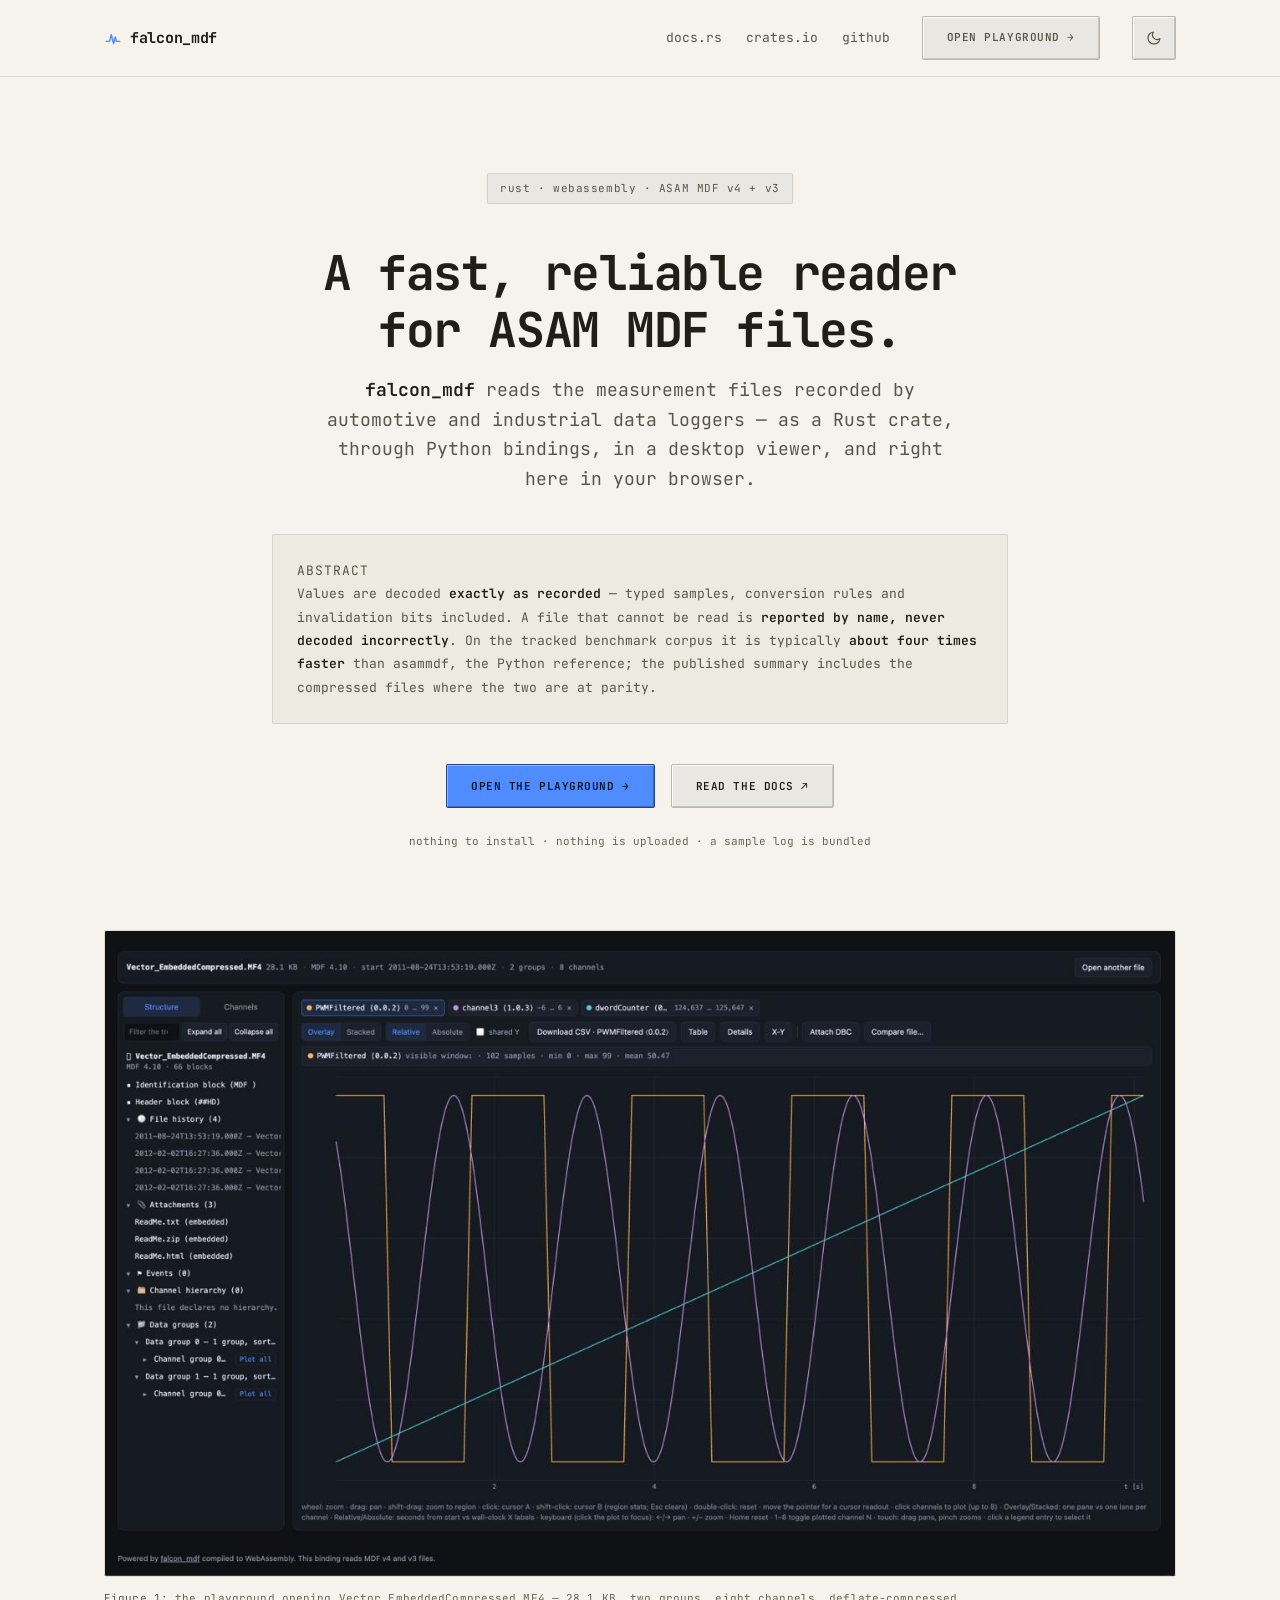
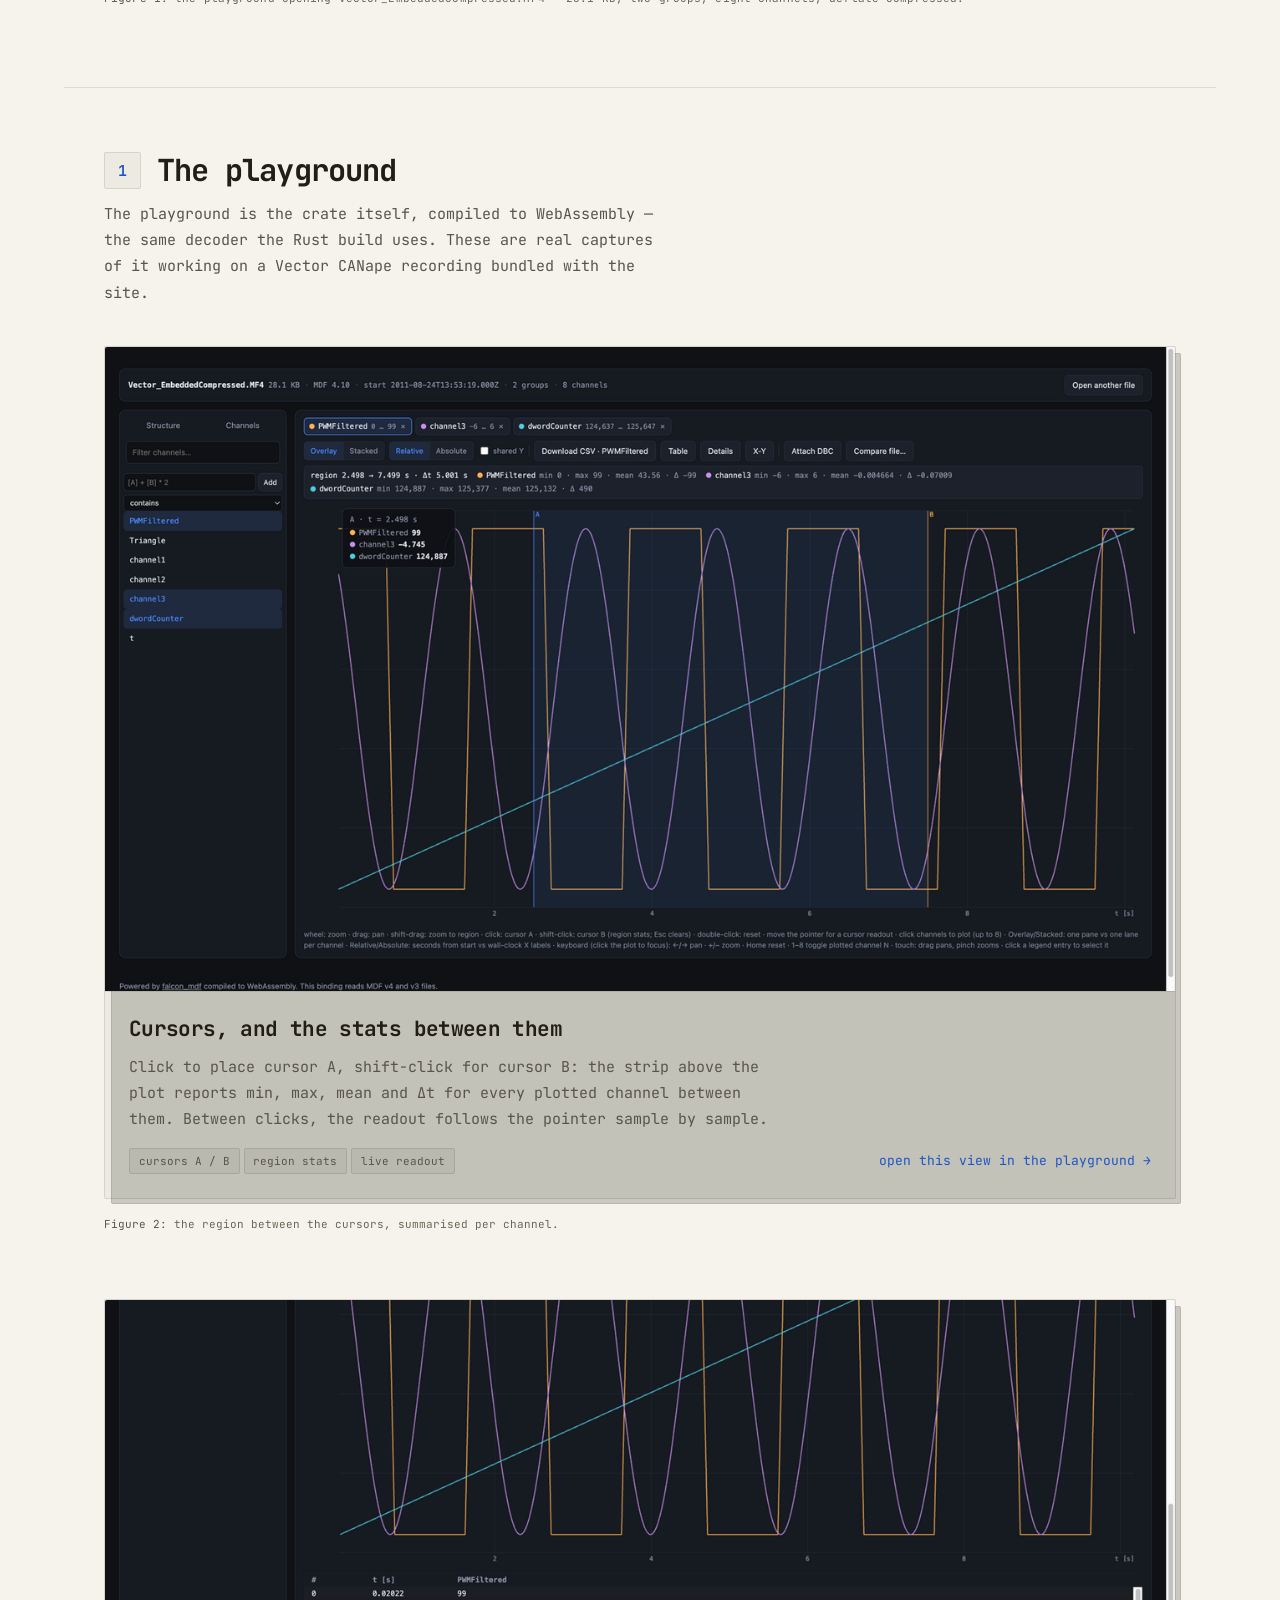
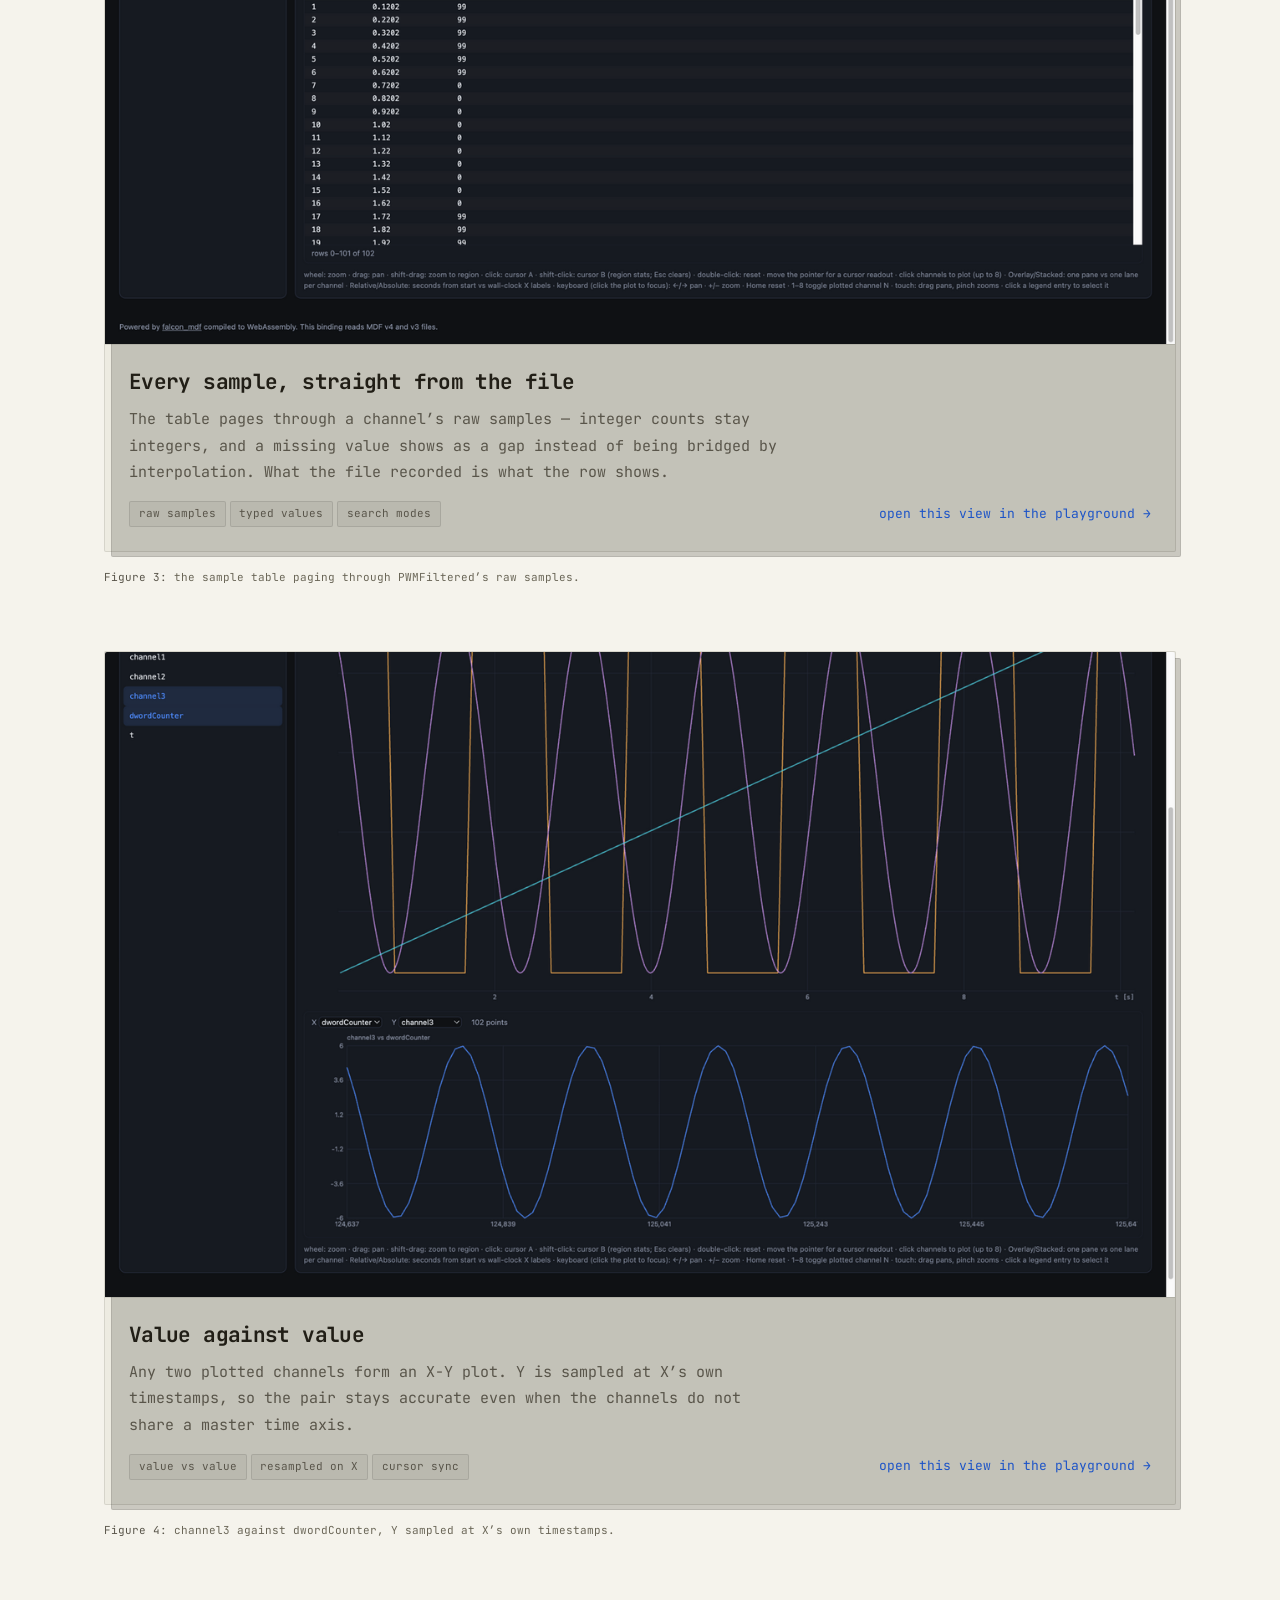
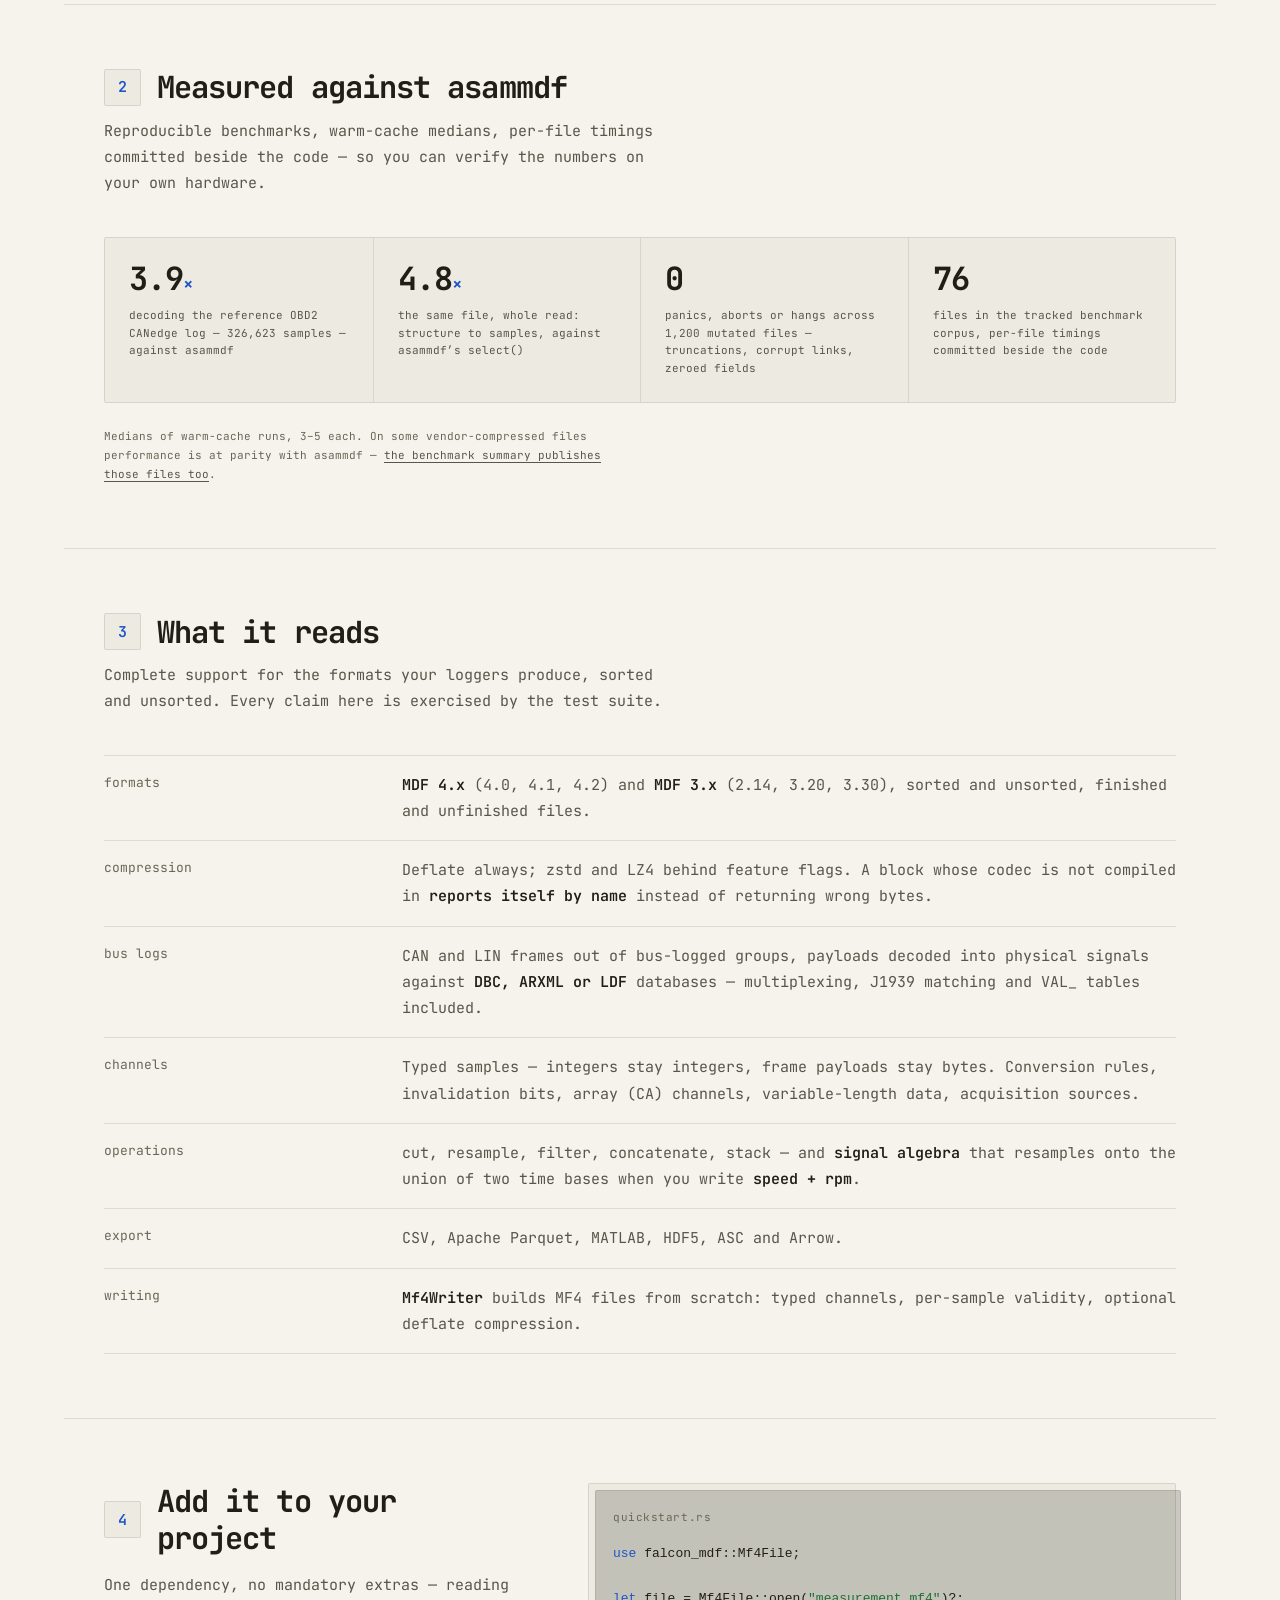
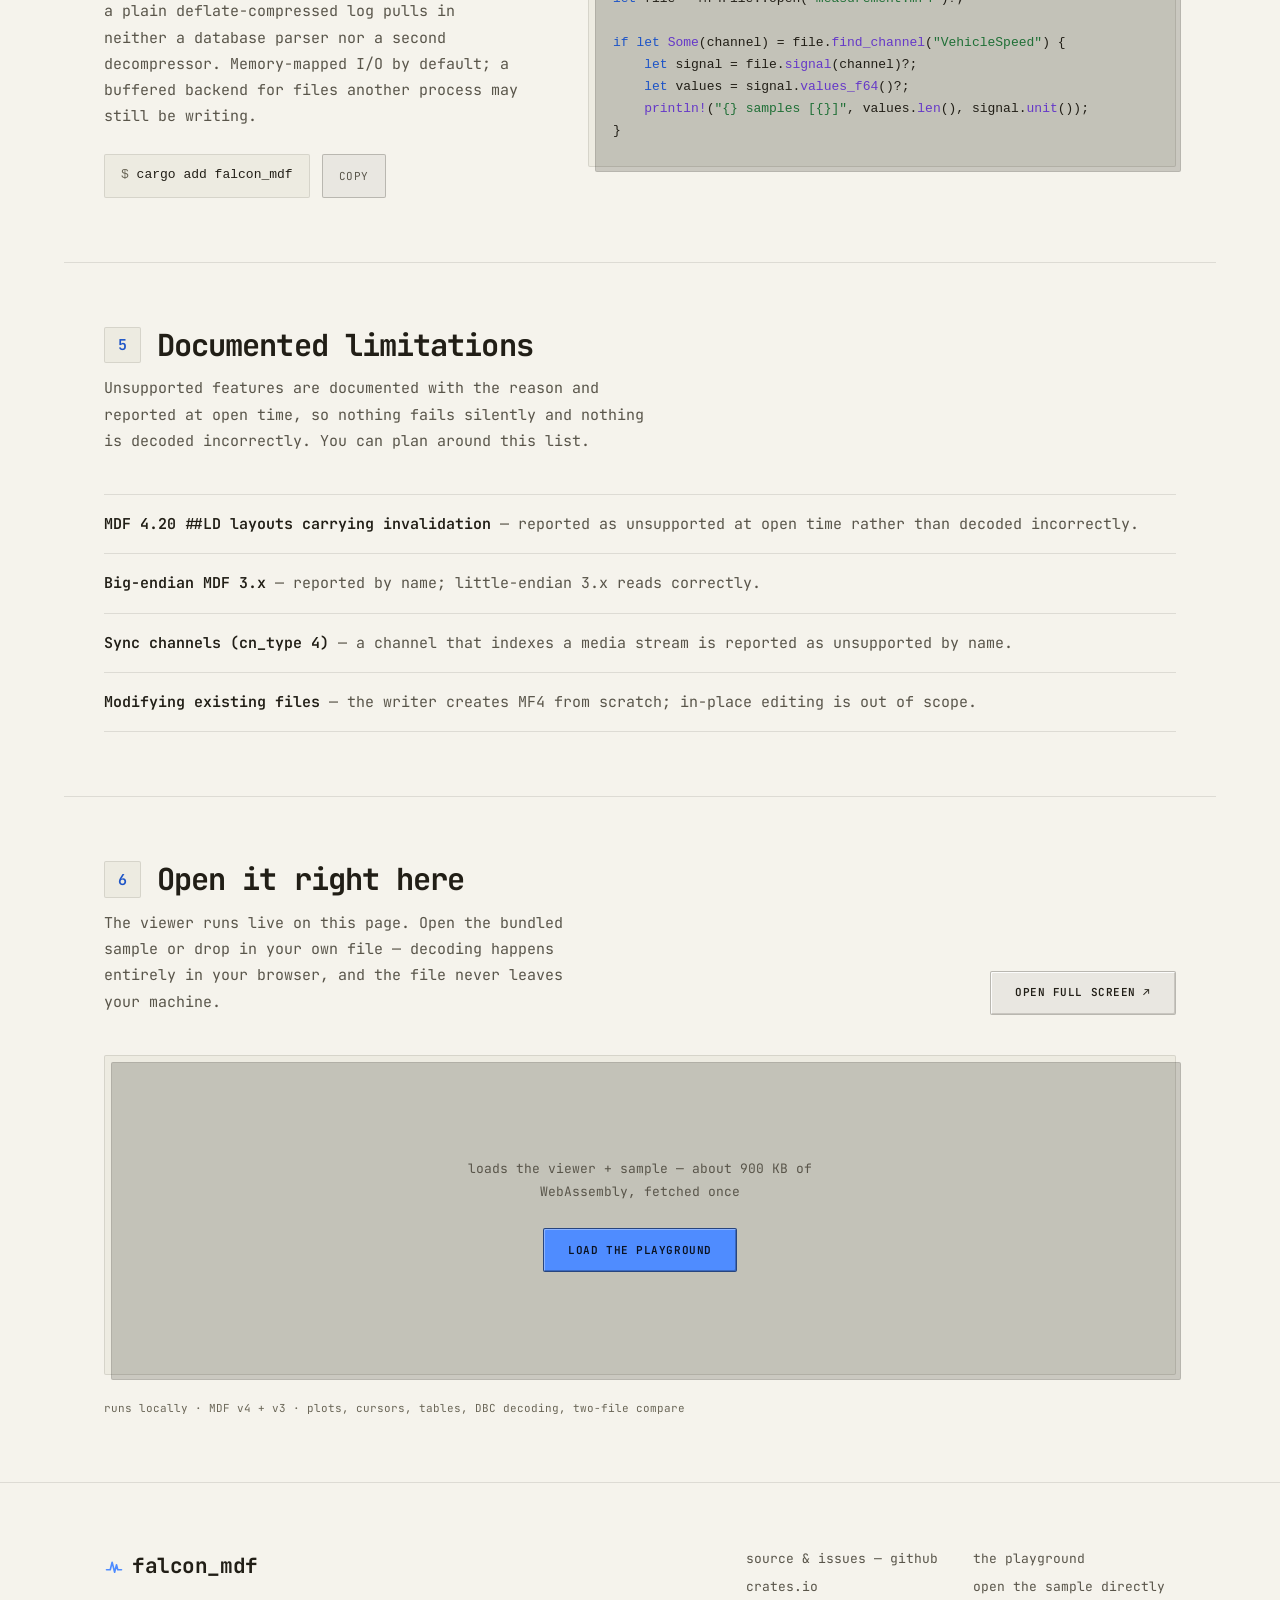
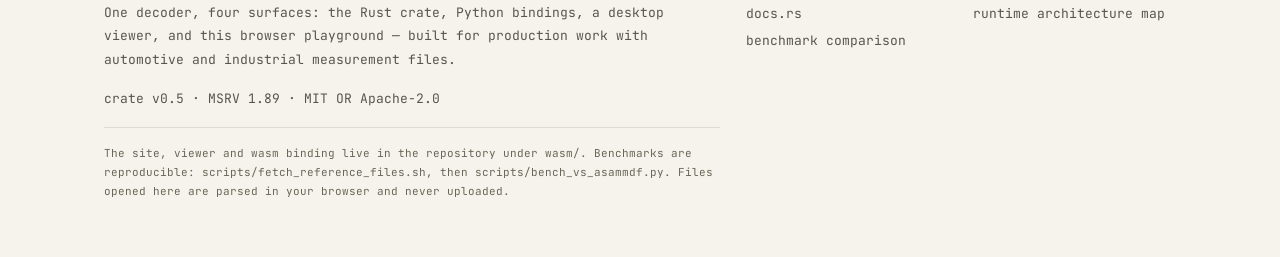
==== commit 1df7094c: "demo: retake site tour screenshots from Vector_EmbeddedCompressed.MF4 Replace the four demo page cap" ====
--- a/wasm/demo/index.html
+++ b/wasm/demo/index.html
@@ -93,10 +93,10 @@
 
     <figure class="hero-fig wrap">
       <div class="figure">
-        <img src="assets/tour-overlay.png" width="1440" height="900" fetchpriority="high"
-             alt="The browser viewer plotting Speed and Boost channels from a sample MF4 file">
-      </div>
-      <figcaption><b>Figure 1:</b> the playground opening sample.mf4 — 3.5 KB, two channels, one invalid stretch.</figcaption>
+        <img src="assets/tour-overlay.png" width="1280" height="771" fetchpriority="high"
+             alt="The browser viewer plotting PWMFiltered, channel3 and dwordCounter from a compressed Vector MF4 file">
+      </div>
+      <figcaption><b>Figure 1:</b> the playground opening Vector_EmbeddedCompressed.MF4 — 28.1 KB, two groups, eight channels, deflate-compressed.</figcaption>
     </figure>
 
     <section class="sec wrap" aria-labelledby="tour-h">
@@ -105,13 +105,13 @@
         <p>
           The playground is the crate itself, compiled to WebAssembly — the
           same decoder the Rust build uses. These are real captures of it
-          working on the bundled sample file.
+          working on a Vector CANape recording bundled with the site.
         </p>
       </div>
 
       <article class="shot panel panel--stack">
         <div class="figure">
-          <img src="assets/tour-cursors.png" width="1440" height="900" loading="lazy"
+          <img src="assets/tour-cursors.png" width="1280" height="771" loading="lazy"
                alt="Cursor A and cursor B placed on the plot with a region statistics strip above">
         </div>
         <div class="shot__body">
@@ -128,7 +128,7 @@
               <li>region stats</li>
               <li>live readout</li>
             </ul>
-            <a class="shot__link" href="playground.html?file=sample.mf4#f=sample.mf4&c=Speed,Boost">open this view in the playground →</a>
+            <a class="shot__link" href="playground.html?file=Vector_EmbeddedCompressed.MF4#f=Vector_EmbeddedCompressed.MF4&c=PWMFiltered,channel3,dwordCounter">open this view in the playground →</a>
           </div>
         </div>
       </article>
@@ -136,32 +136,33 @@
 
       <article class="shot panel panel--stack">
         <div class="figure">
-          <img src="assets/tour-table.png" width="1440" height="900" loading="lazy"
-               alt="The sample table listing time and Boost values row by row">
+          <img src="assets/tour-table.png" width="1280" height="771" loading="lazy"
+               alt="The sample table listing time and PWMFiltered values row by row">
         </div>
         <div class="shot__body">
-          <h3>Every sample, including the gaps</h3>
-          <p>
-            The table pages through a channel’s raw samples. Missing values
-            appear as gaps — the file’s own invalidation bits are respected
-            rather than bridged by interpolation.
+          <h3>Every sample, straight from the file</h3>
+          <p>
+            The table pages through a channel’s raw samples — integer counts
+            stay integers, and a missing value shows as a gap instead of being
+            bridged by interpolation. What the file recorded is what the row
+            shows.
           </p>
           <div class="shot__row">
             <ul class="chips">
               <li>raw samples</li>
-              <li>invalidation gaps</li>
+              <li>typed values</li>
               <li>search modes</li>
             </ul>
-            <a class="shot__link" href="playground.html?file=sample.mf4#f=sample.mf4&c=Boost">open this view in the playground →</a>
+            <a class="shot__link" href="playground.html?file=Vector_EmbeddedCompressed.MF4#f=Vector_EmbeddedCompressed.MF4&c=PWMFiltered">open this view in the playground →</a>
           </div>
         </div>
       </article>
-      <p class="figcap"><b>Figure 3:</b> the sample table — the gap is the file’s own invalidation bits.</p>
+      <p class="figcap"><b>Figure 3:</b> the sample table paging through PWMFiltered’s raw samples.</p>
 
       <article class="shot panel panel--stack">
         <div class="figure">
-          <img src="assets/tour-xy.png" width="1440" height="900" loading="lazy"
-               alt="An X-Y plot of Boost against Speed drawn below the time plot">
+          <img src="assets/tour-xy.png" width="1280" height="771" loading="lazy"
+               alt="An X-Y plot of channel3 against dwordCounter drawn below the time plot">
         </div>
         <div class="shot__body">
           <h3>Value against value</h3>
@@ -176,11 +177,11 @@
               <li>resampled on X</li>
               <li>cursor sync</li>
             </ul>
-            <a class="shot__link" href="playground.html?file=sample.mf4#f=sample.mf4&c=Speed,Boost">open this view in the playground →</a>
+            <a class="shot__link" href="playground.html?file=Vector_EmbeddedCompressed.MF4#f=Vector_EmbeddedCompressed.MF4&c=dwordCounter,channel3">open this view in the playground →</a>
           </div>
         </div>
       </article>
-      <p class="figcap"><b>Figure 4:</b> Boost against Speed, Y sampled at X’s own timestamps.</p>
+      <p class="figcap"><b>Figure 4:</b> channel3 against dwordCounter, Y sampled at X’s own timestamps.</p>
     </section>
 
     <section class="sec wrap" aria-labelledby="stats-h">
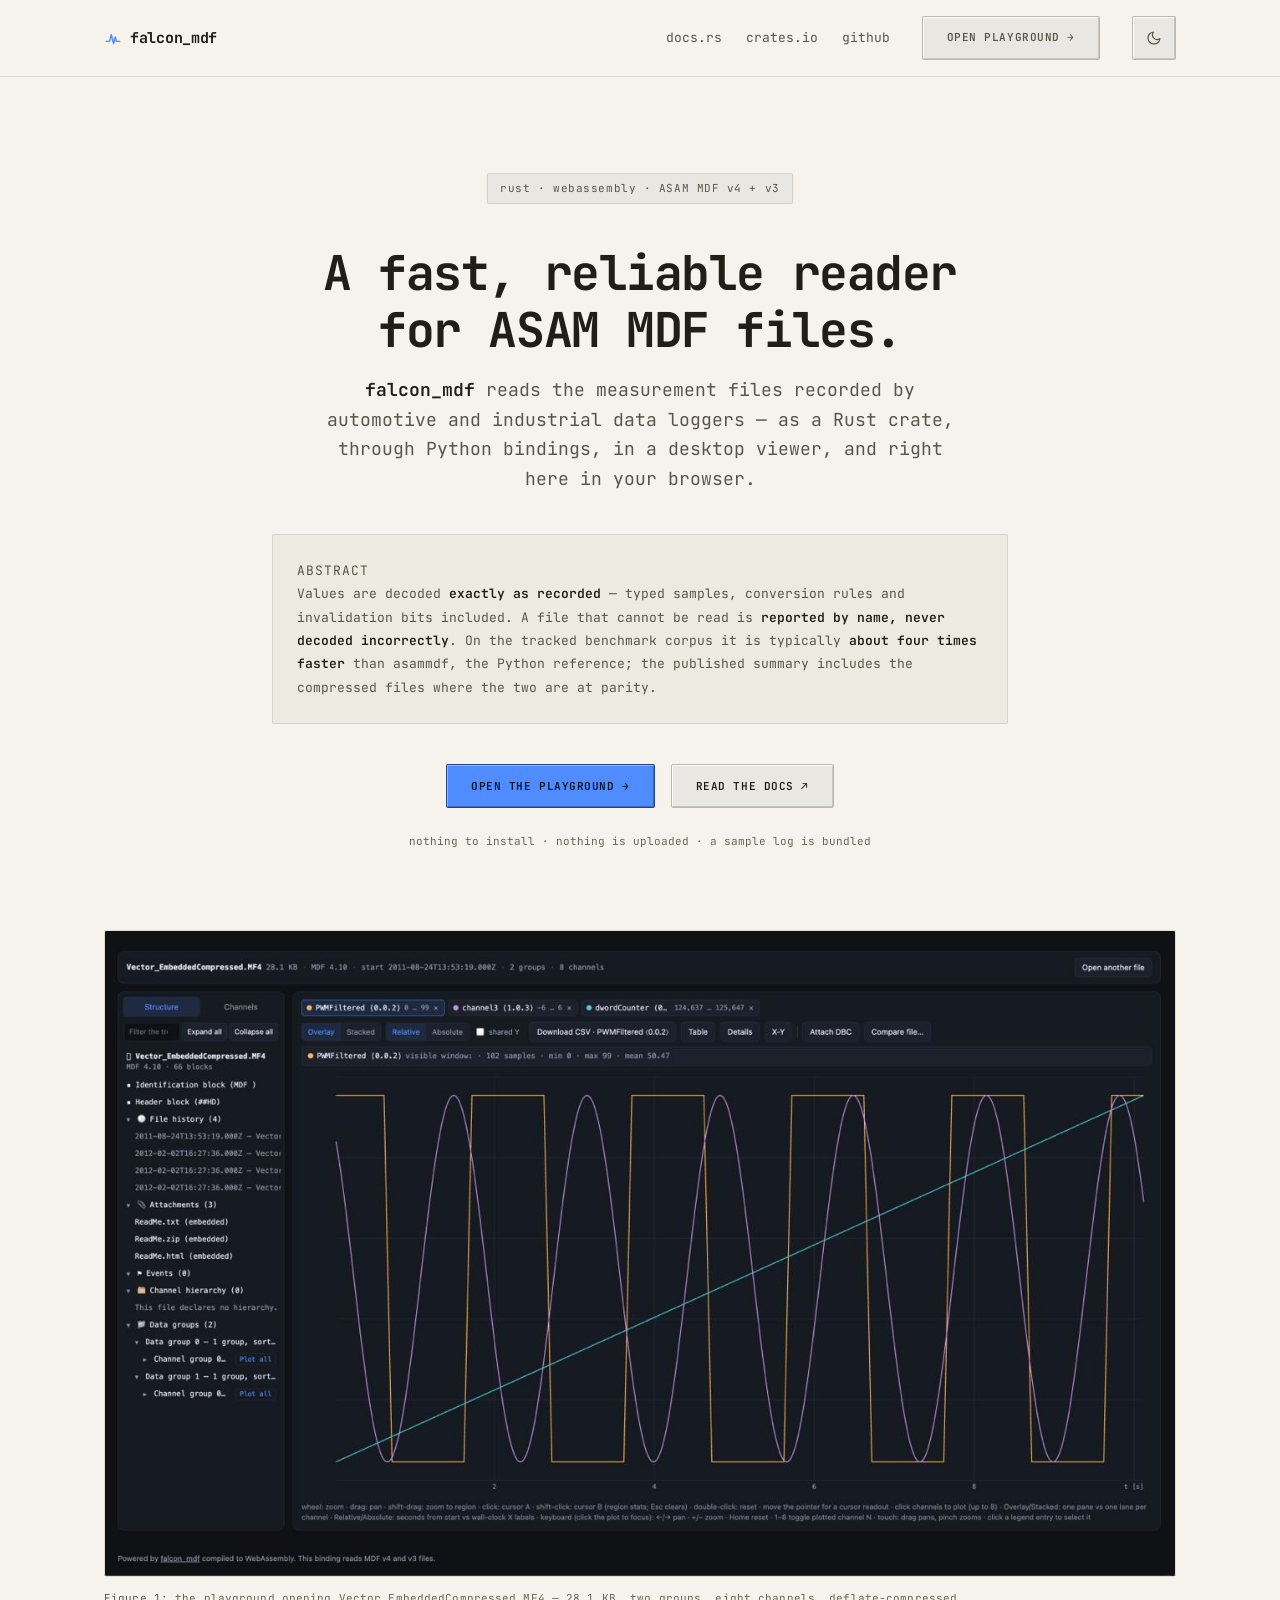
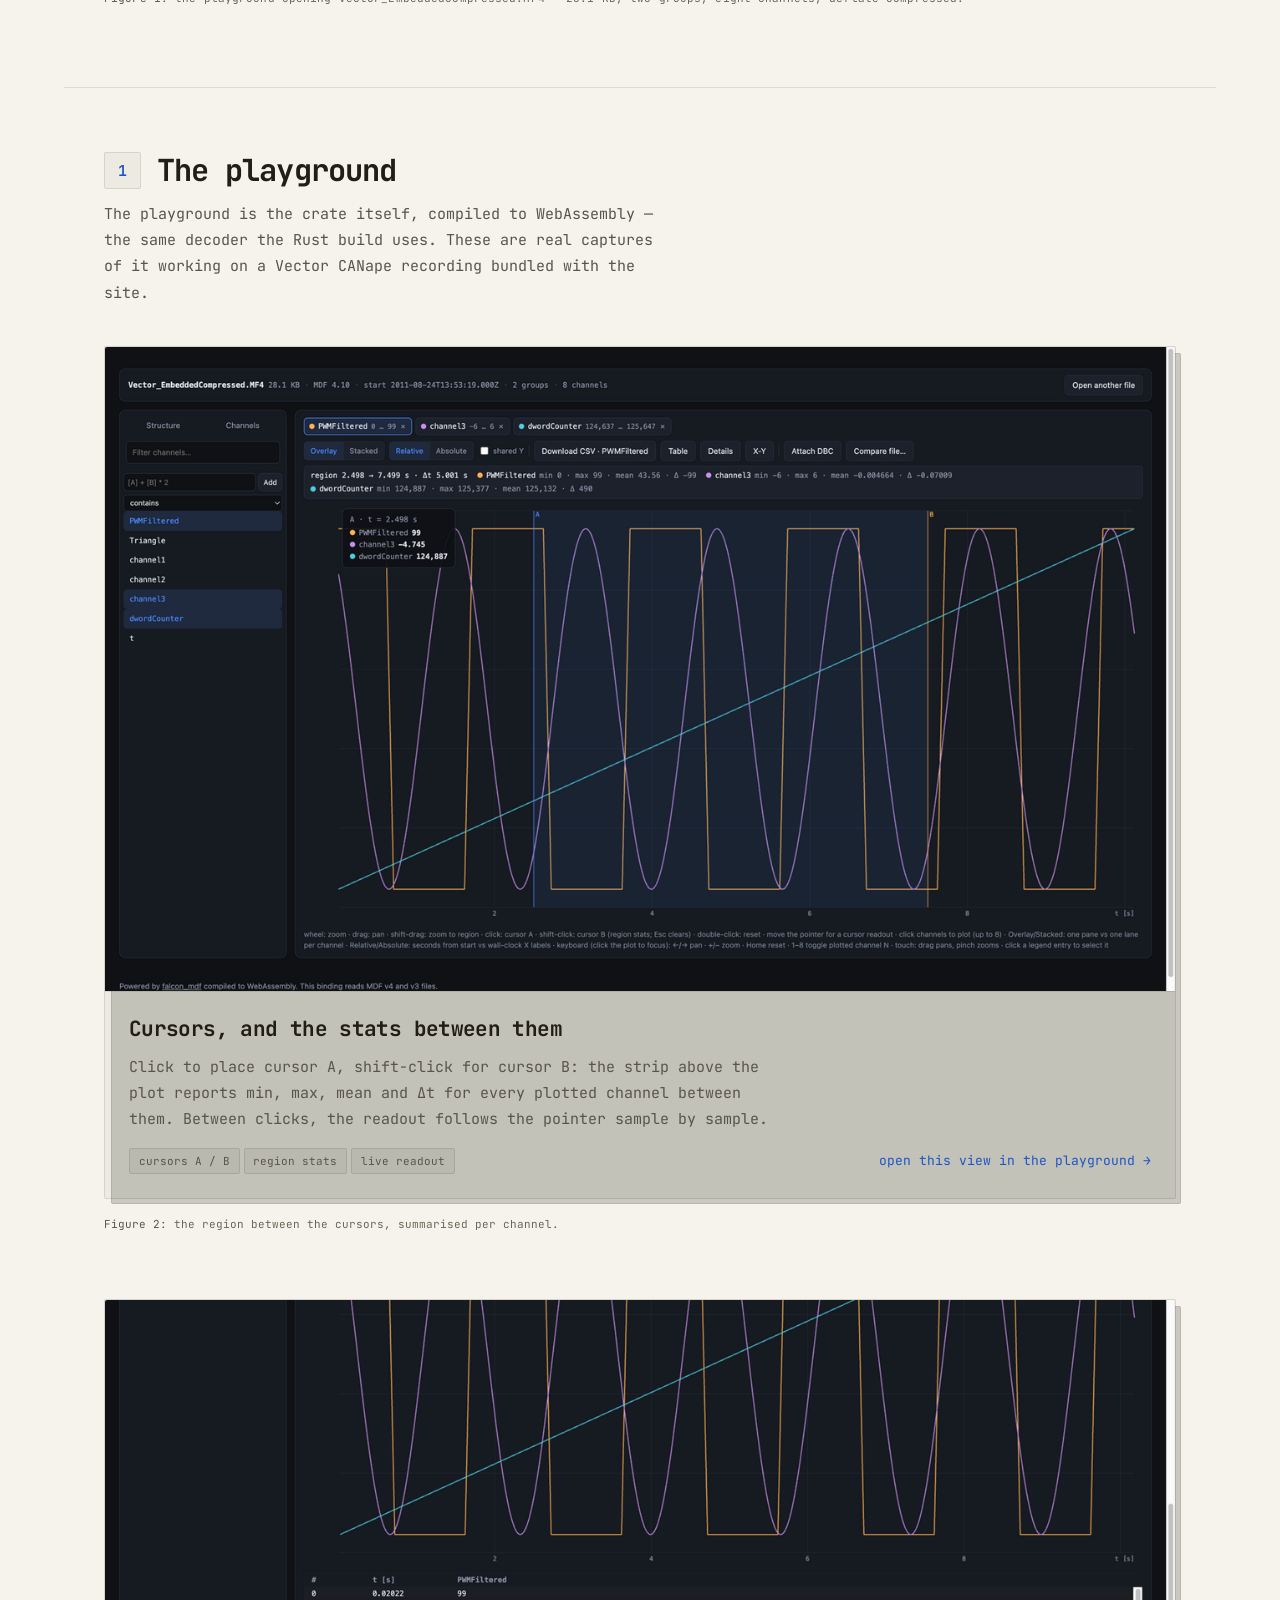
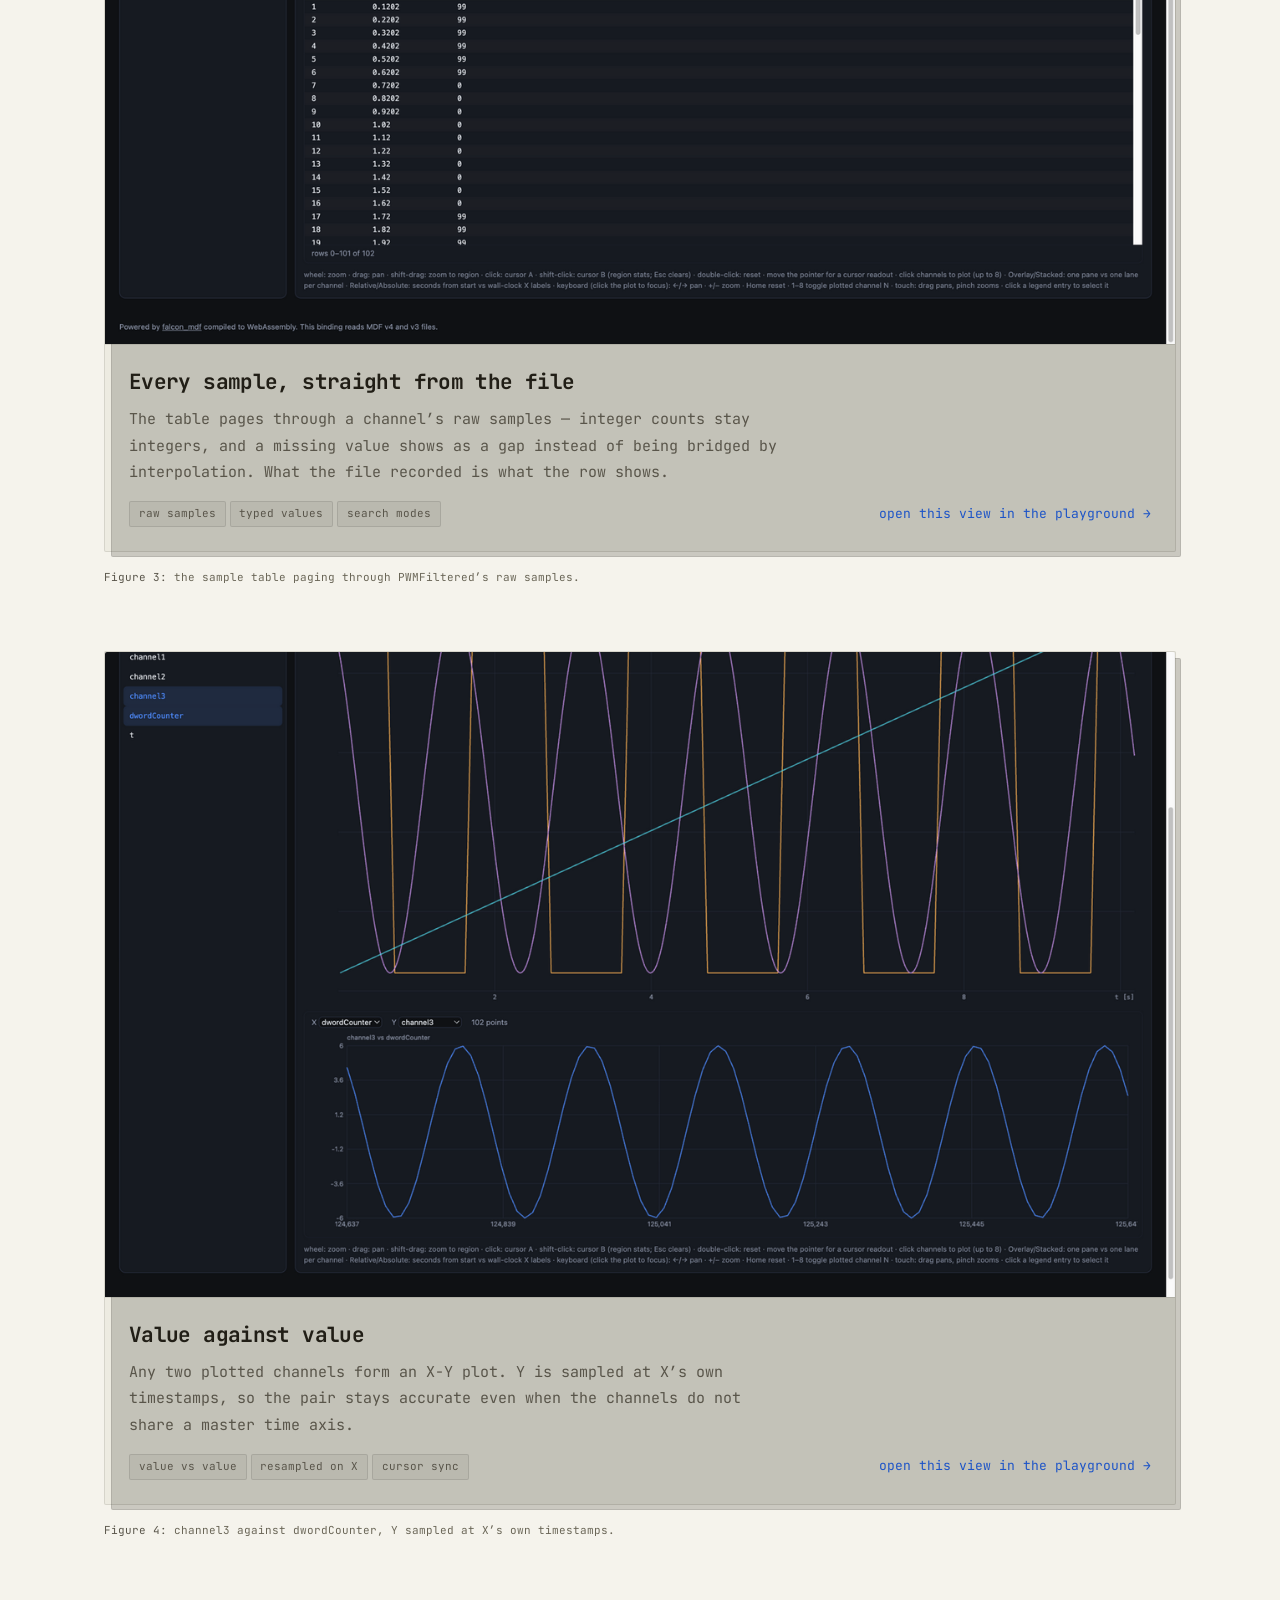
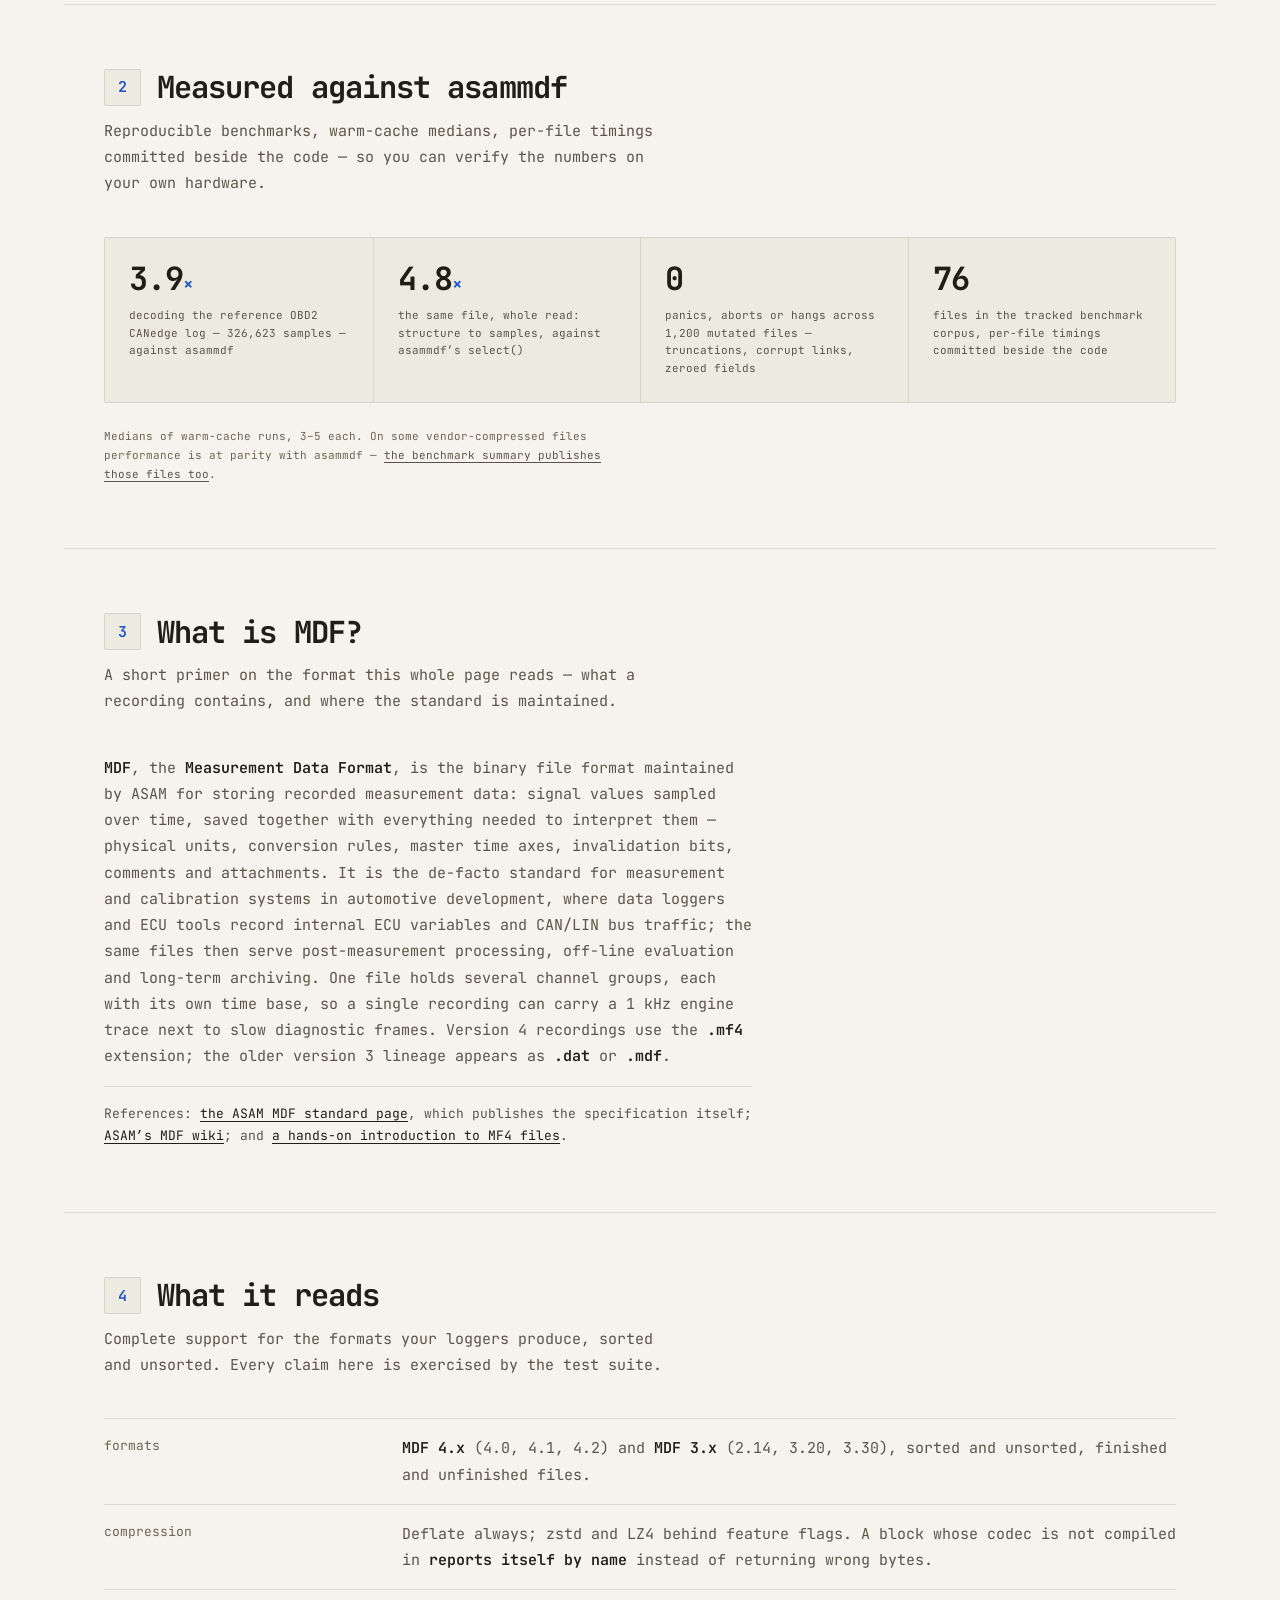
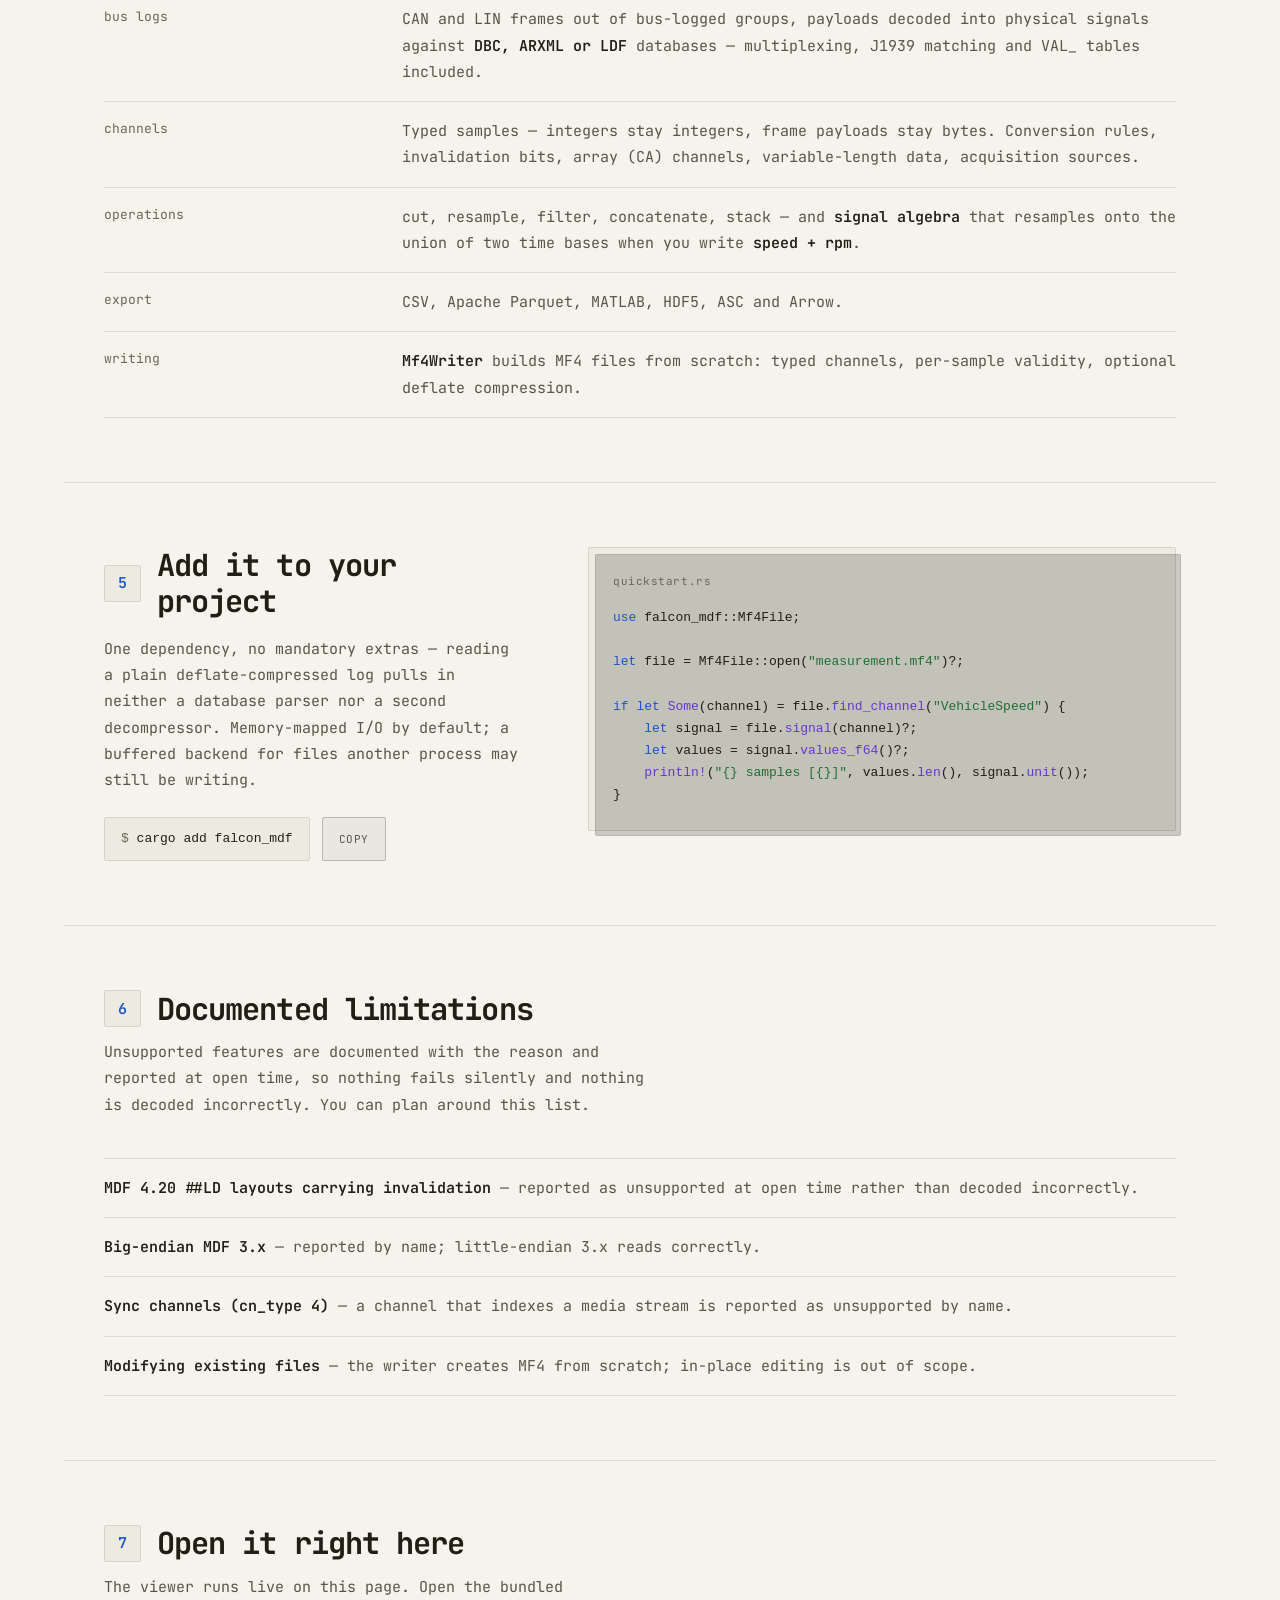
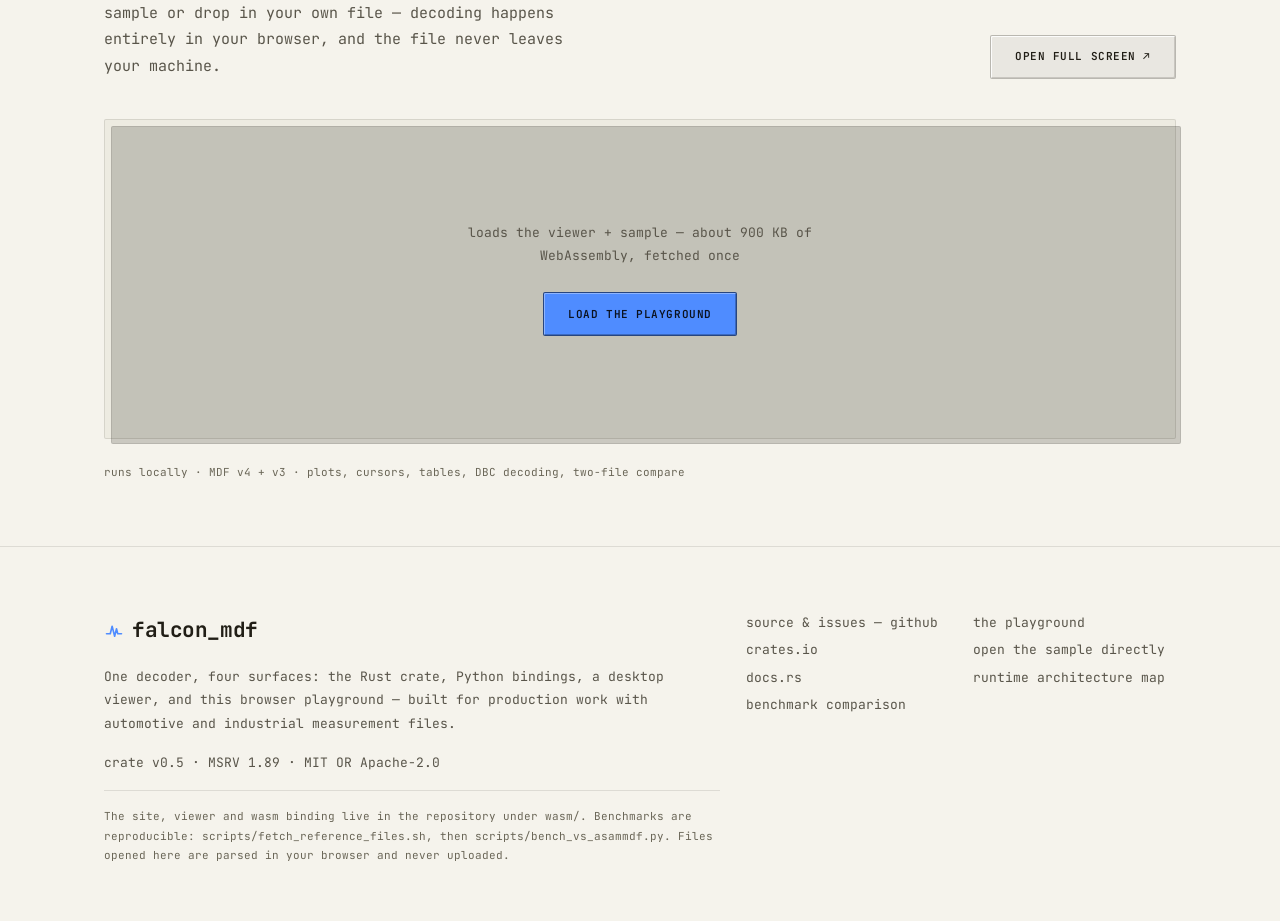
==== commit cda283e1: "site: add a What is MDF? primer with references New section 3 on the demo landing page explains the " ====
--- a/wasm/demo/index.html
+++ b/wasm/demo/index.html
@@ -217,9 +217,43 @@
         </p>
     </section>
 
+    <section class="sec wrap" aria-labelledby="mdf-h">
+      <div class="sec__head">
+        <h2 id="mdf-h"><span class="sec__n" aria-hidden="true">3</span>What is MDF?</h2>
+        <p>
+          A short primer on the format this whole page reads — what a
+          recording contains, and where the standard is maintained.
+        </p>
+      </div>
+      <div class="mdf-primer">
+        <p>
+          <b>MDF</b>, the <b>Measurement Data Format</b>, is the binary file
+          format maintained by ASAM for storing recorded measurement data:
+          signal values sampled over time, saved together with everything
+          needed to interpret them — physical units, conversion rules, master
+          time axes, invalidation bits, comments and attachments. It is the
+          de-facto standard for measurement and calibration systems in
+          automotive development, where data loggers and ECU tools record
+          internal ECU variables and CAN/LIN bus traffic; the same files then
+          serve post-measurement processing, off-line evaluation and long-term
+          archiving. One file holds several channel groups, each with its own
+          time base, so a single recording can carry a 1&nbsp;kHz engine trace
+          next to slow diagnostic frames. Version 4 recordings use the
+          <b>.mf4</b> extension; the older version&nbsp;3 lineage appears as
+          <b>.dat</b> or <b>.mdf</b>.
+        </p>
+        <p class="mdf-primer__refs">
+          References: <a href="https://www.asam.net/standards/detail/mdf/">the ASAM MDF standard page</a>,
+          which publishes the specification itself; <a href="https://www.asam.net/standards/detail/mdf/wiki/">ASAM’s
+          MDF wiki</a>; and <a href="https://www.csselectronics.com/pages/mf4-mdf4-measurement-data-format">a
+          hands-on introduction to MF4 files</a>.
+        </p>
+      </div>
+    </section>
+
     <section class="sec wrap" aria-labelledby="spec-h">
       <div class="sec__head">
-        <h2 id="spec-h"><span class="sec__n" aria-hidden="true">3</span>What it reads</h2>
+        <h2 id="spec-h"><span class="sec__n" aria-hidden="true">4</span>What it reads</h2>
         <p>
           Complete support for the formats your loggers produce, sorted and
           unsorted. Every claim here is exercised by the test suite.
@@ -258,7 +292,7 @@
     <section class="sec wrap" aria-labelledby="code-h">
       <div class="code__grid">
         <div class="code__head">
-          <h2 id="code-h"><span class="sec__n" aria-hidden="true">4</span>Add it to your project</h2>
+          <h2 id="code-h"><span class="sec__n" aria-hidden="true">5</span>Add it to your project</h2>
           <p>
             One dependency, no mandatory extras — reading a plain deflate-compressed
             log pulls in neither a database parser nor a second decompressor.
@@ -287,7 +321,7 @@
 
     <section class="sec wrap limits" aria-labelledby="limits-h">
       <div class="sec__head">
-        <h2 id="limits-h"><span class="sec__n" aria-hidden="true">5</span>Documented limitations</h2>
+        <h2 id="limits-h"><span class="sec__n" aria-hidden="true">6</span>Documented limitations</h2>
         <p>
           Unsupported features are documented with the reason and reported at
           open time, so nothing fails silently and nothing is decoded
@@ -313,7 +347,7 @@
     <section class="sec wrap play" aria-labelledby="play-h">
       <div class="play__head">
         <div>
-          <h2 id="play-h"><span class="sec__n" aria-hidden="true">6</span>Open it right here</h2>
+          <h2 id="play-h"><span class="sec__n" aria-hidden="true">7</span>Open it right here</h2>
           <p>
             The viewer runs live on this page. Open the bundled sample or drop
             in your own file — decoding happens entirely in your browser, and
--- a/wasm/demo/site.css
+++ b/wasm/demo/site.css
@@ -386,7 +386,20 @@
 .stats__foot a { color: var(--color-muted); text-decoration: underline; text-underline-offset: 3px; }
 .stats__foot a:hover { color: var(--color-accent-bright); }
 
-/* --- 3 · what it reads: the spec sheet ------------------------------------------ */
+/* --- 3 · what is mdf: a short primer --------------------------------------------- */
+
+.mdf-primer { max-width: 72ch; }
+.mdf-primer > p { margin: 0 0 var(--space-md); color: var(--color-muted); }
+.mdf-primer > p:last-child { margin-bottom: 0; }
+.mdf-primer b { color: var(--color-ink); font-weight: 600; }
+.mdf-primer__refs {
+  padding-top: var(--space-md);
+  border-top: 1px solid var(--color-rule-2);
+  font-size: var(--text-sm);
+}
+.mdf-primer a { text-decoration: underline; text-underline-offset: 3px; }
+
+/* --- 4 · what it reads: the spec sheet ------------------------------------------ */
 
 .spec__row {
   display: grid;
@@ -404,7 +417,7 @@
 .spec__v { margin: 0; color: var(--color-muted); }
 .spec__v b { color: var(--color-ink); font-weight: 600; }
 
-/* --- 4 · add it to your project --------------------------------------------------- */
+/* --- 5 · add it to your project --------------------------------------------------- */
 
 .code__grid {
   display: grid;
@@ -477,7 +490,7 @@
 .codeblock .fn { color: var(--color-syntax-fn); }
 .codeblock .cm { color: var(--color-faint); }
 
-/* --- 5 · what it refuses ------------------------------------------------------------ */
+/* --- 6 · what it refuses ------------------------------------------------------------ */
 
 .limits ul { list-style: none; margin: 0; padding: 0; }
 .limits li {
@@ -488,7 +501,7 @@
 .limits li:last-child { border-bottom: 1px solid var(--color-rule-2); }
 .limits li b { color: var(--color-ink); font-weight: 600; }
 
-/* --- 6 · the live embed --------------------------------------------------------------- */
+/* --- 7 · the live embed --------------------------------------------------------------- */
 
 .play__head {
   display: grid;
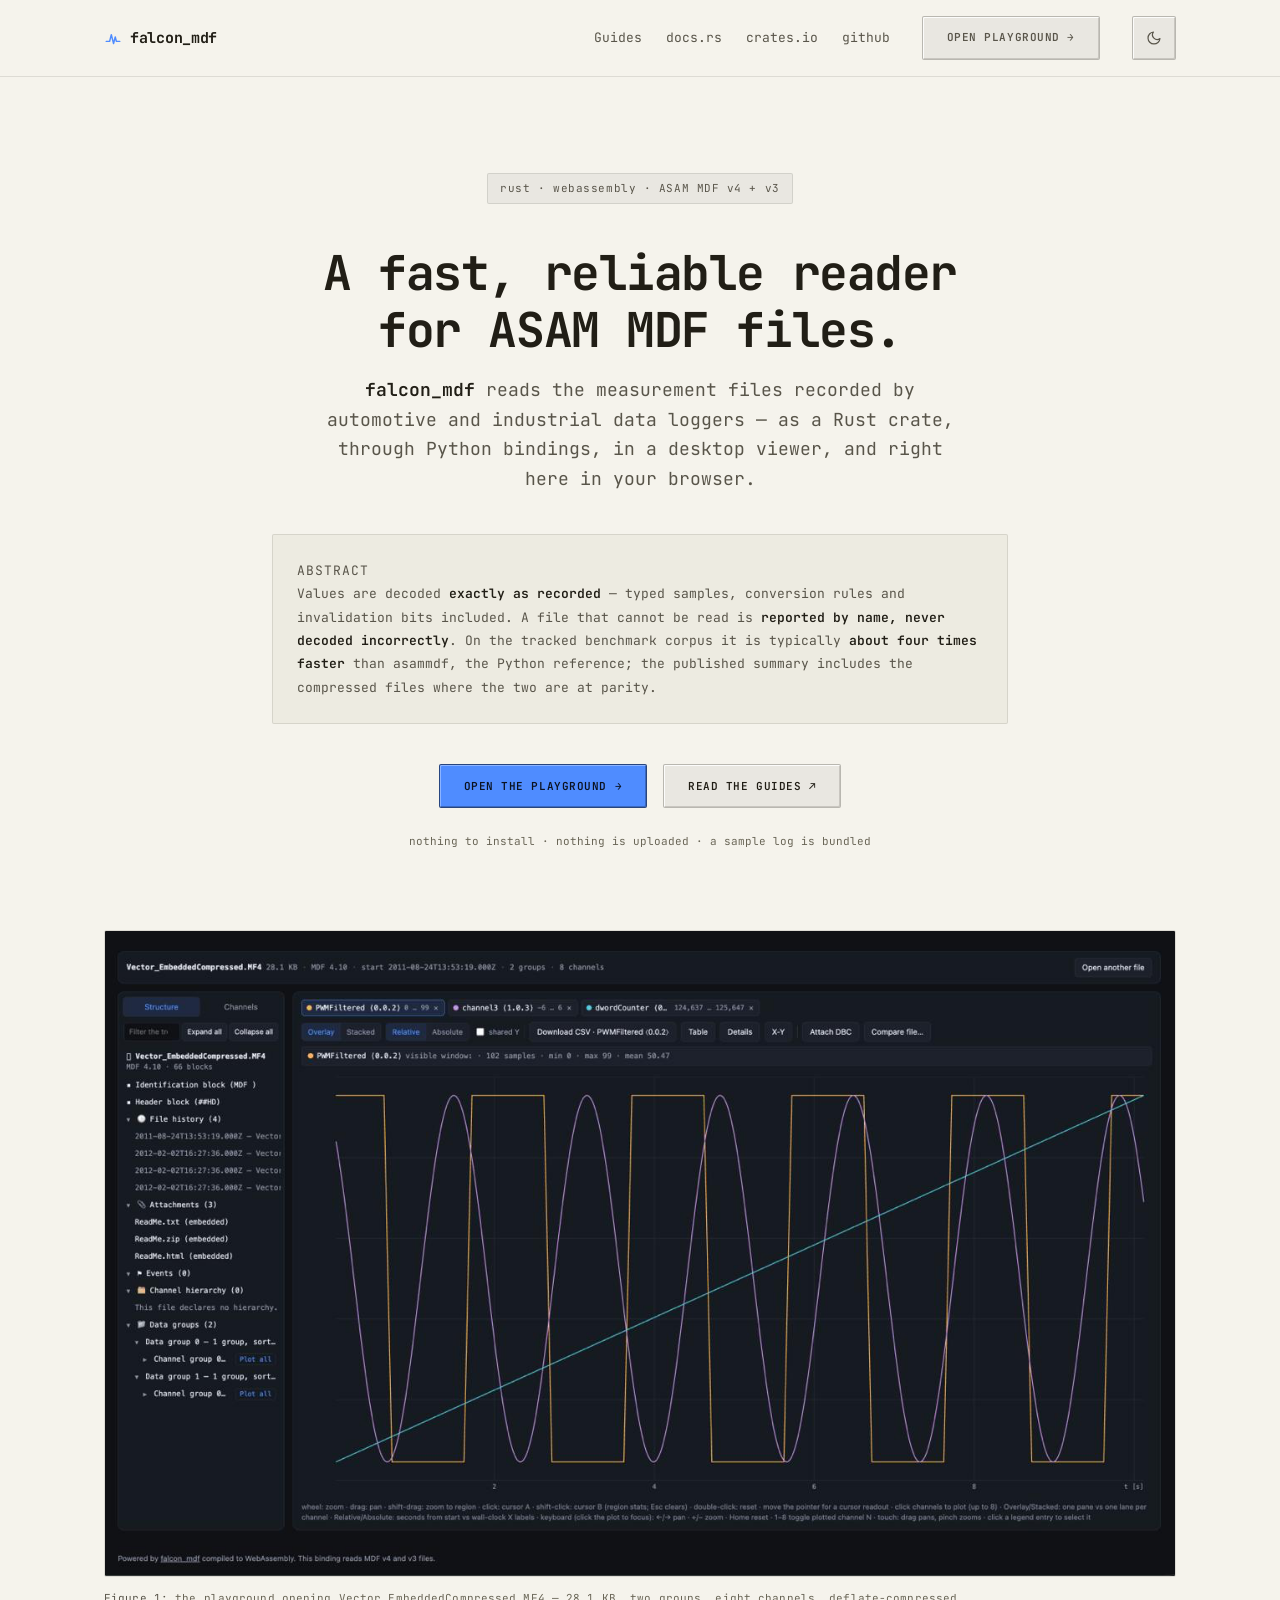
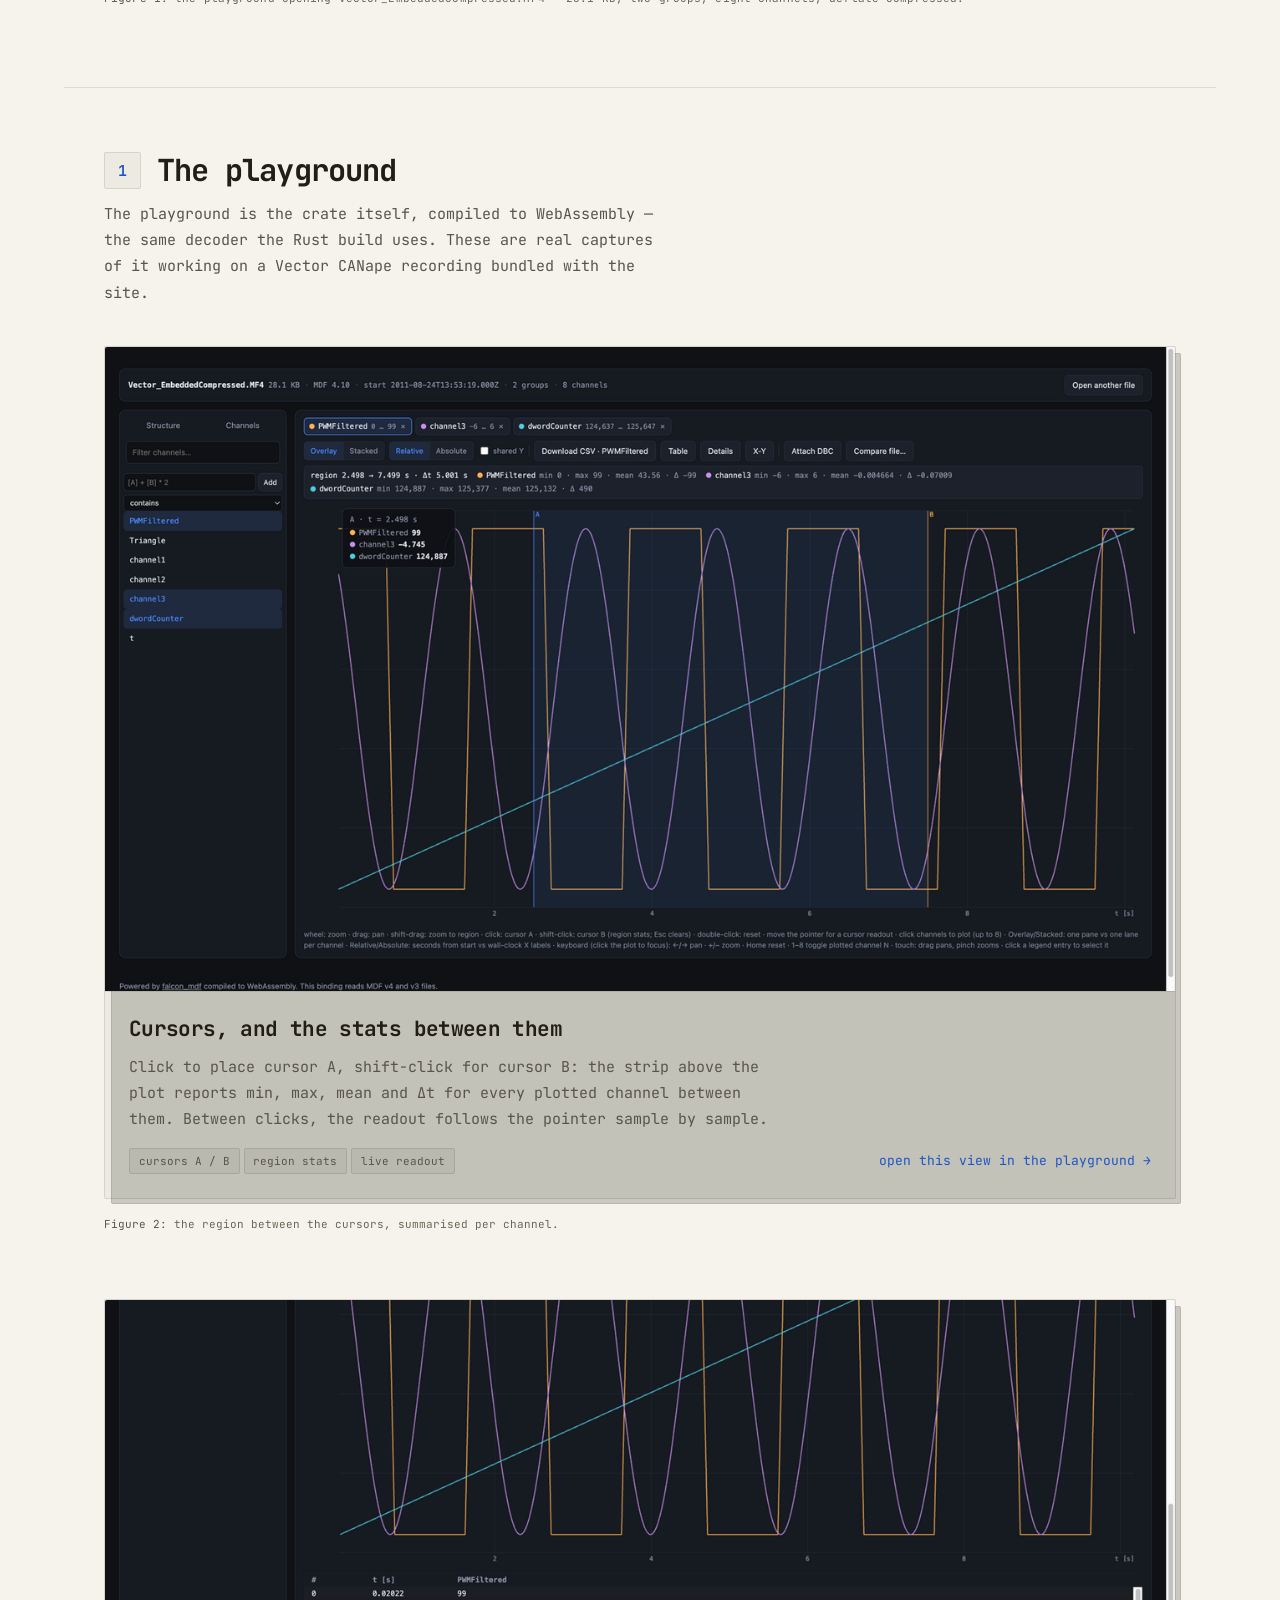
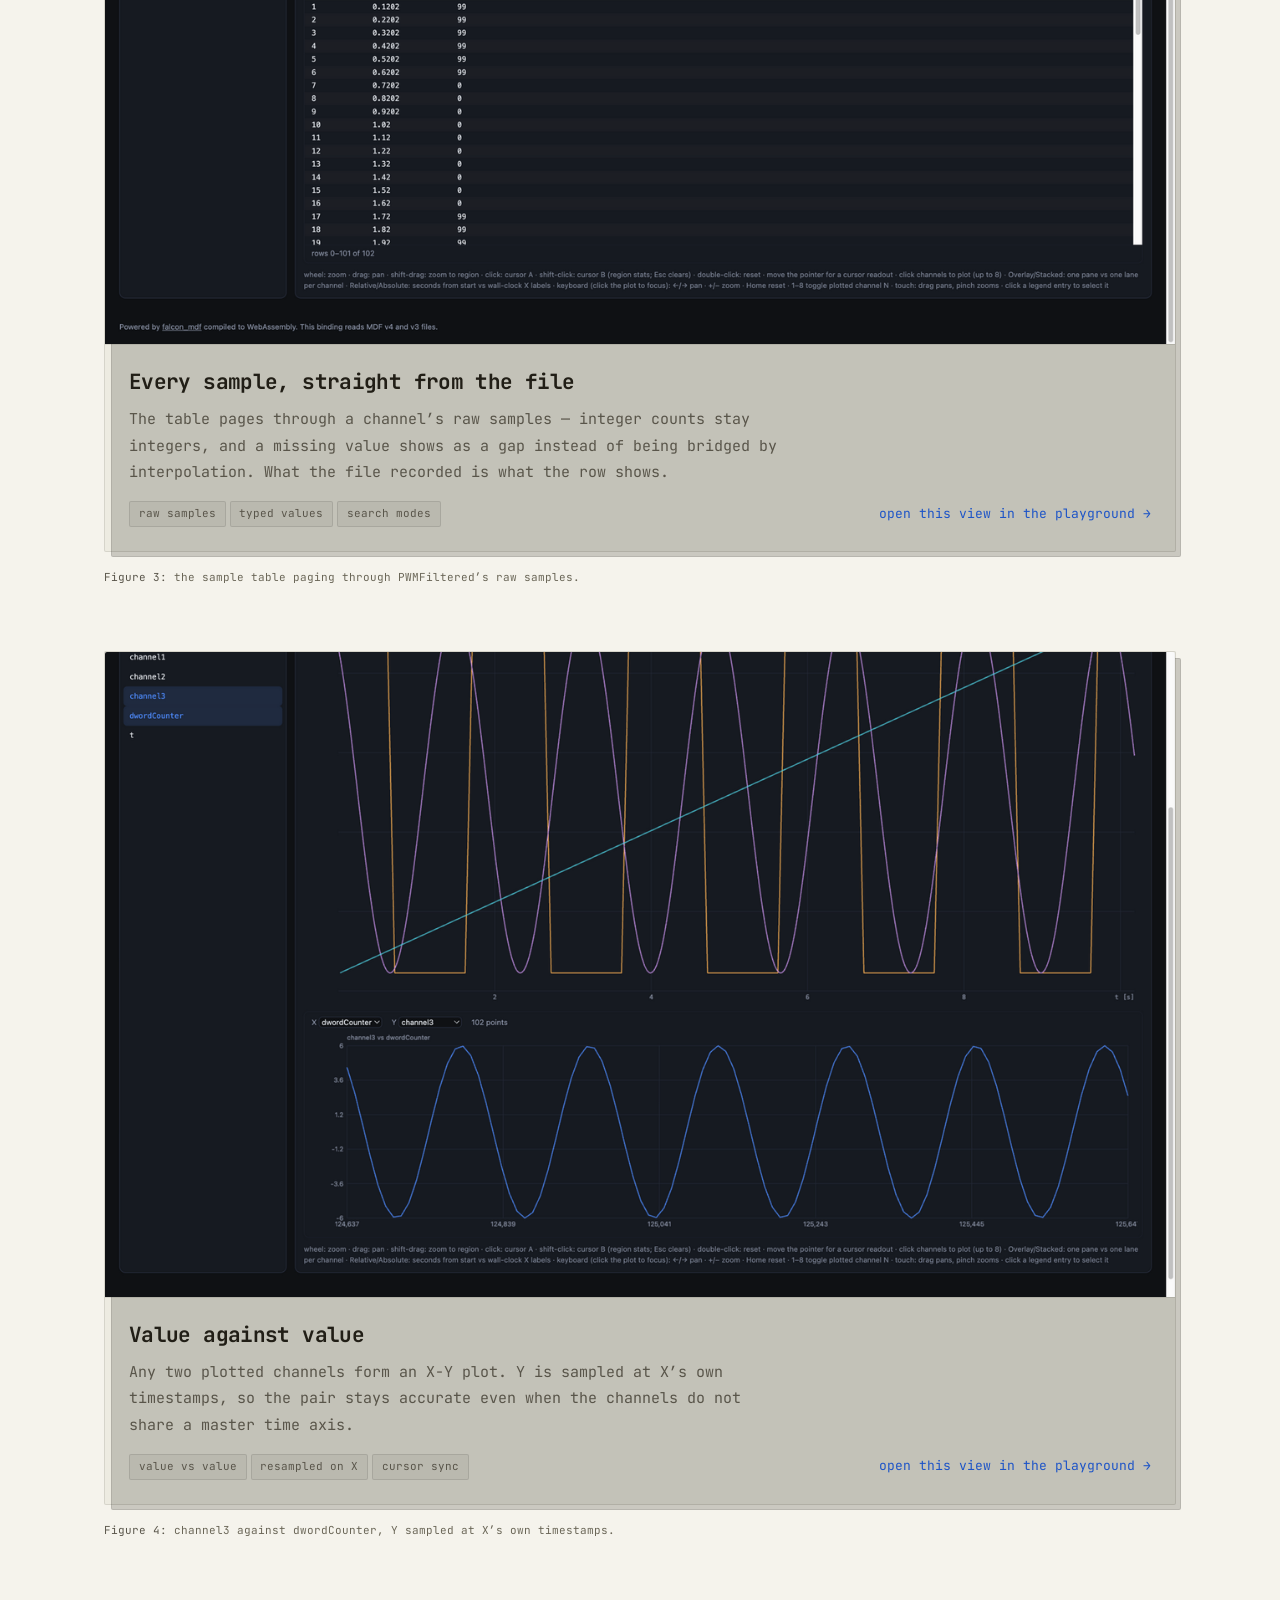
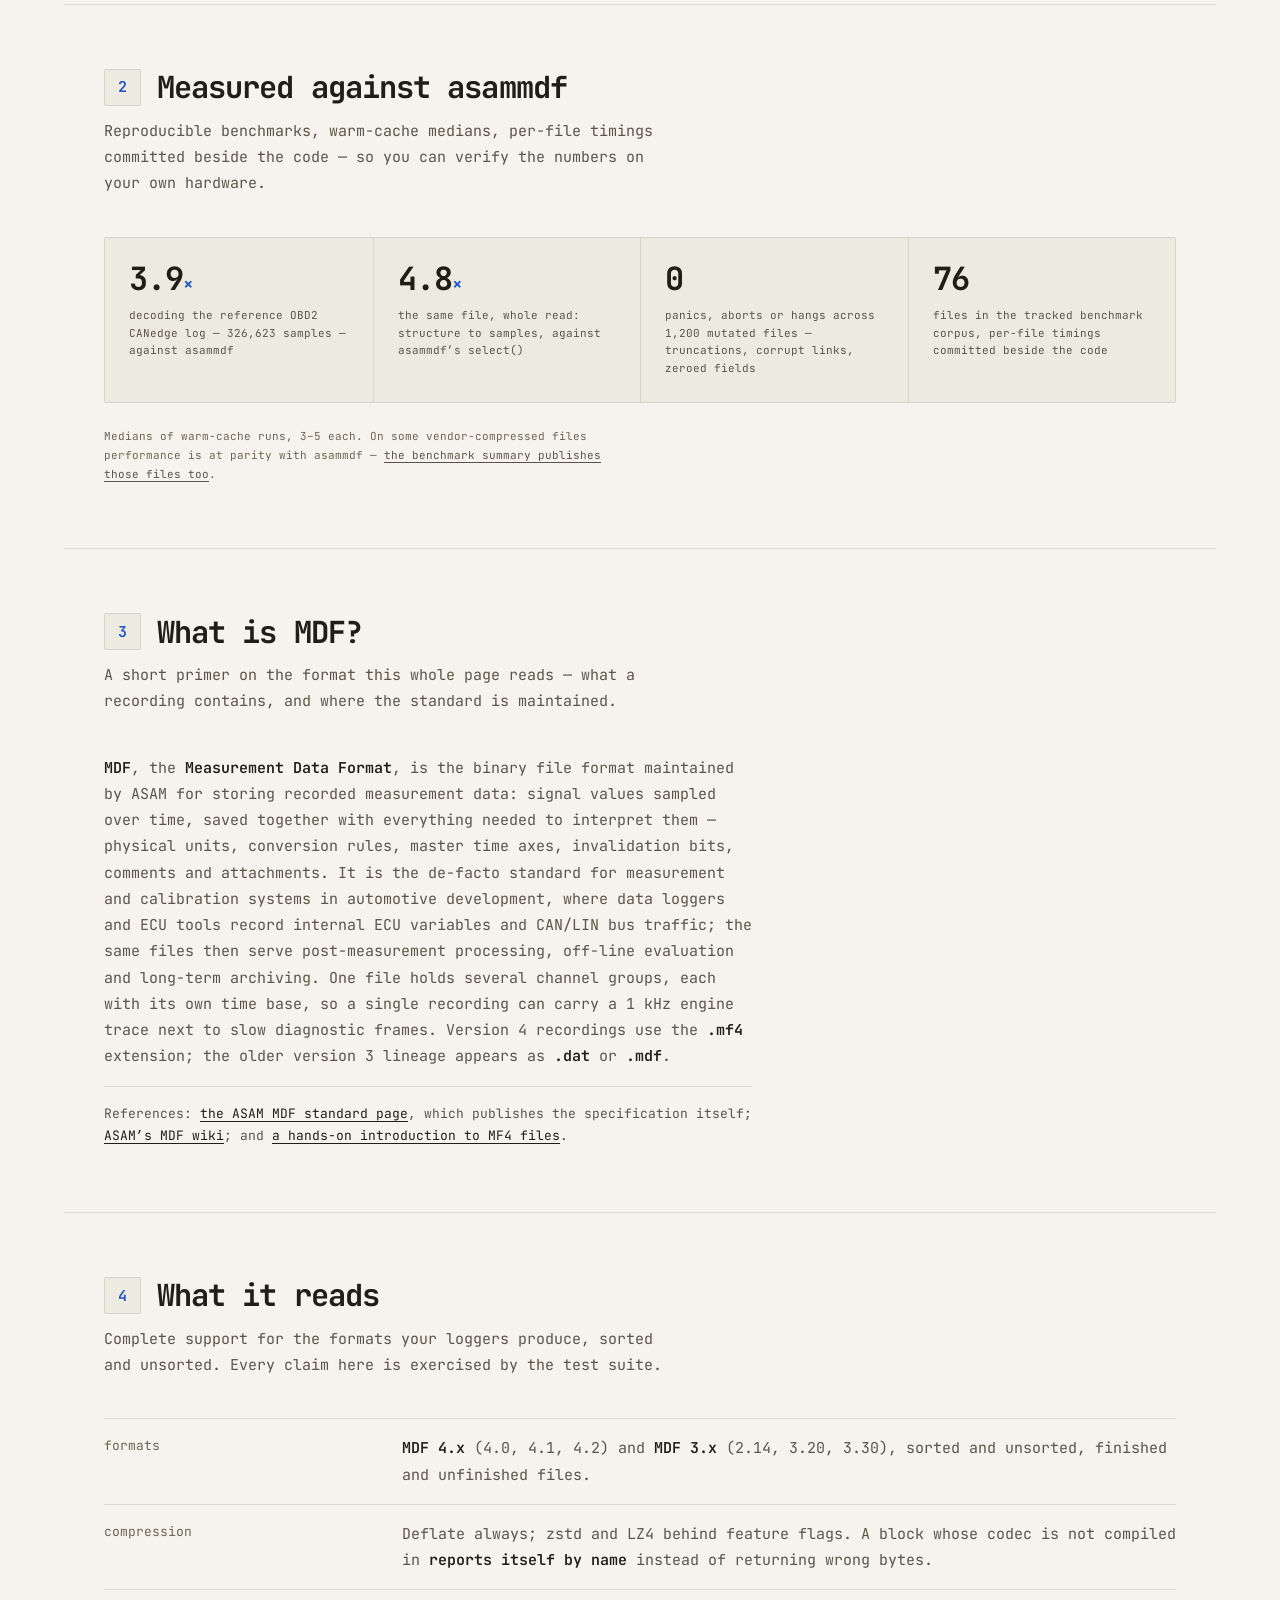
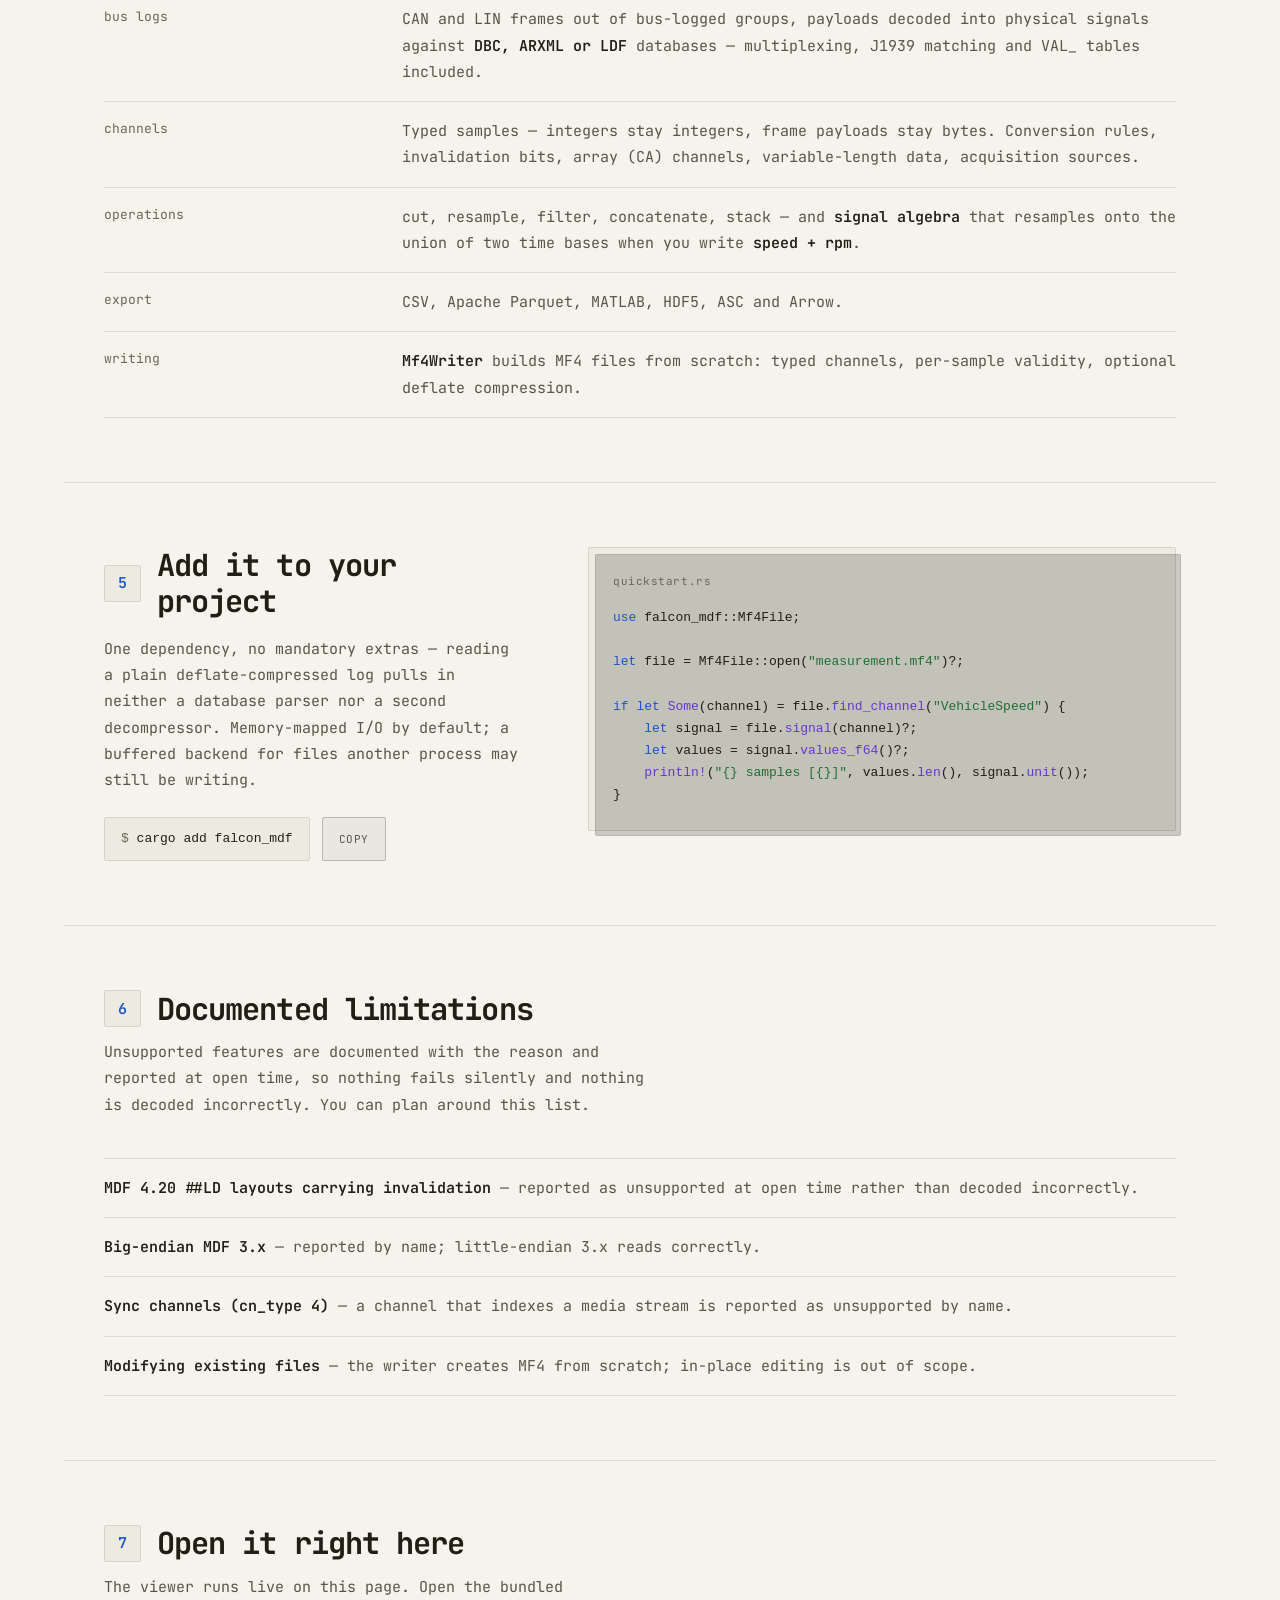
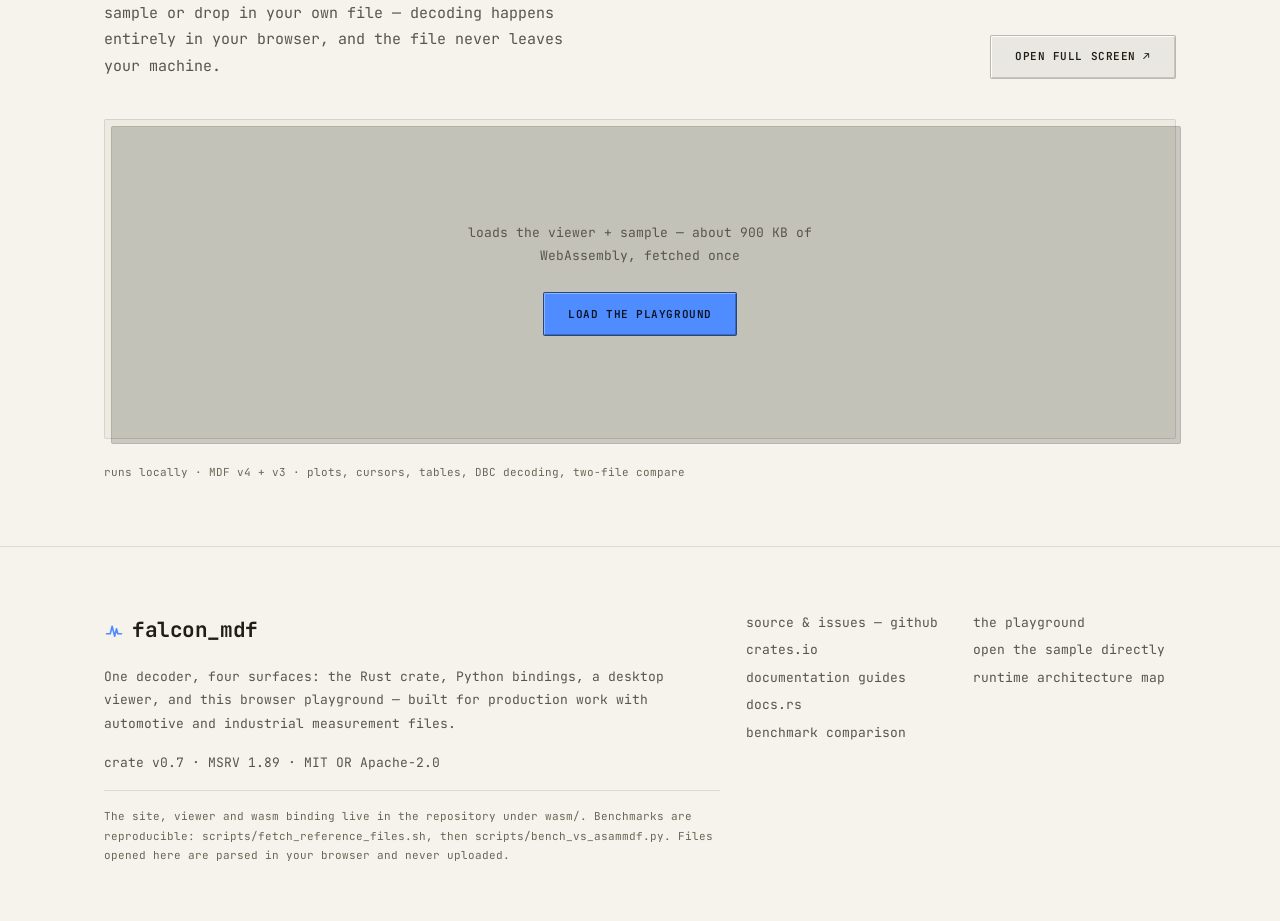
==== commit ea785a1b: "docs: add Falcon MDF documentation site" ====
--- a/wasm/demo/index.html
+++ b/wasm/demo/index.html
@@ -43,10 +43,11 @@
         falcon_mdf
       </a>
       <div class="nav__links">
+        <a href="docs/">Guides</a>
         <a href="https://docs.rs/falcon_mdf">docs.rs</a>
         <a href="https://crates.io/crates/falcon_mdf">crates.io</a>
         <a href="https://github.com/mohammad-albarham/falcon_mdf">github</a>
-        <a class="btn" href="playground.html?file=sample.mf4">open playground →</a>
+        <a class="btn" href="playground.html">open playground →</a>
         <button class="theme-toggle" id="theme-toggle" type="button" aria-label="Switch to dark theme" title="Switch theme">
           <svg class="icon-moon" width="16" height="16" viewBox="0 0 24 24" fill="none" aria-hidden="true">
             <path d="M21 12.8A9 9 0 1 1 11.2 3a7 7 0 0 0 9.8 9.8Z" stroke="currentColor" stroke-width="1.8" stroke-linejoin="round"/>
@@ -84,8 +85,8 @@
           </p>
         </div>
         <div class="hero__cta">
-          <a class="btn btn--primary" href="playground.html?file=sample.mf4">Open the playground →</a>
-          <a class="btn" href="https://docs.rs/falcon_mdf">Read the docs ↗</a>
+          <a class="btn btn--primary" href="playground.html">Open the playground →</a>
+          <a class="btn" href="docs/">Read the guides ↗</a>
         </div>
         <p class="hero__note">nothing to install · nothing is uploaded · a sample log is bundled</p>
       </div>
@@ -389,13 +390,14 @@
             desktop viewer, and this browser playground — built for production
             work with automotive and industrial measurement files.
           </p>
-          <p>crate v0.5 · MSRV 1.89 · MIT OR Apache-2.0</p>
+          <p>crate v0.7 · MSRV 1.89 · MIT OR Apache-2.0</p>
         </div>
         <div class="colophon__cols">
           <div>
             <ul>
               <li><a href="https://github.com/mohammad-albarham/falcon_mdf">source &amp; issues — github</a></li>
               <li><a href="https://crates.io/crates/falcon_mdf">crates.io</a></li>
+              <li><a href="docs/">documentation guides</a></li>
               <li><a href="https://docs.rs/falcon_mdf">docs.rs</a></li>
               <li><a href="https://github.com/mohammad-albarham/falcon_mdf/blob/main/benchmarks/COMPARISON.md">benchmark comparison</a></li>
             </ul>
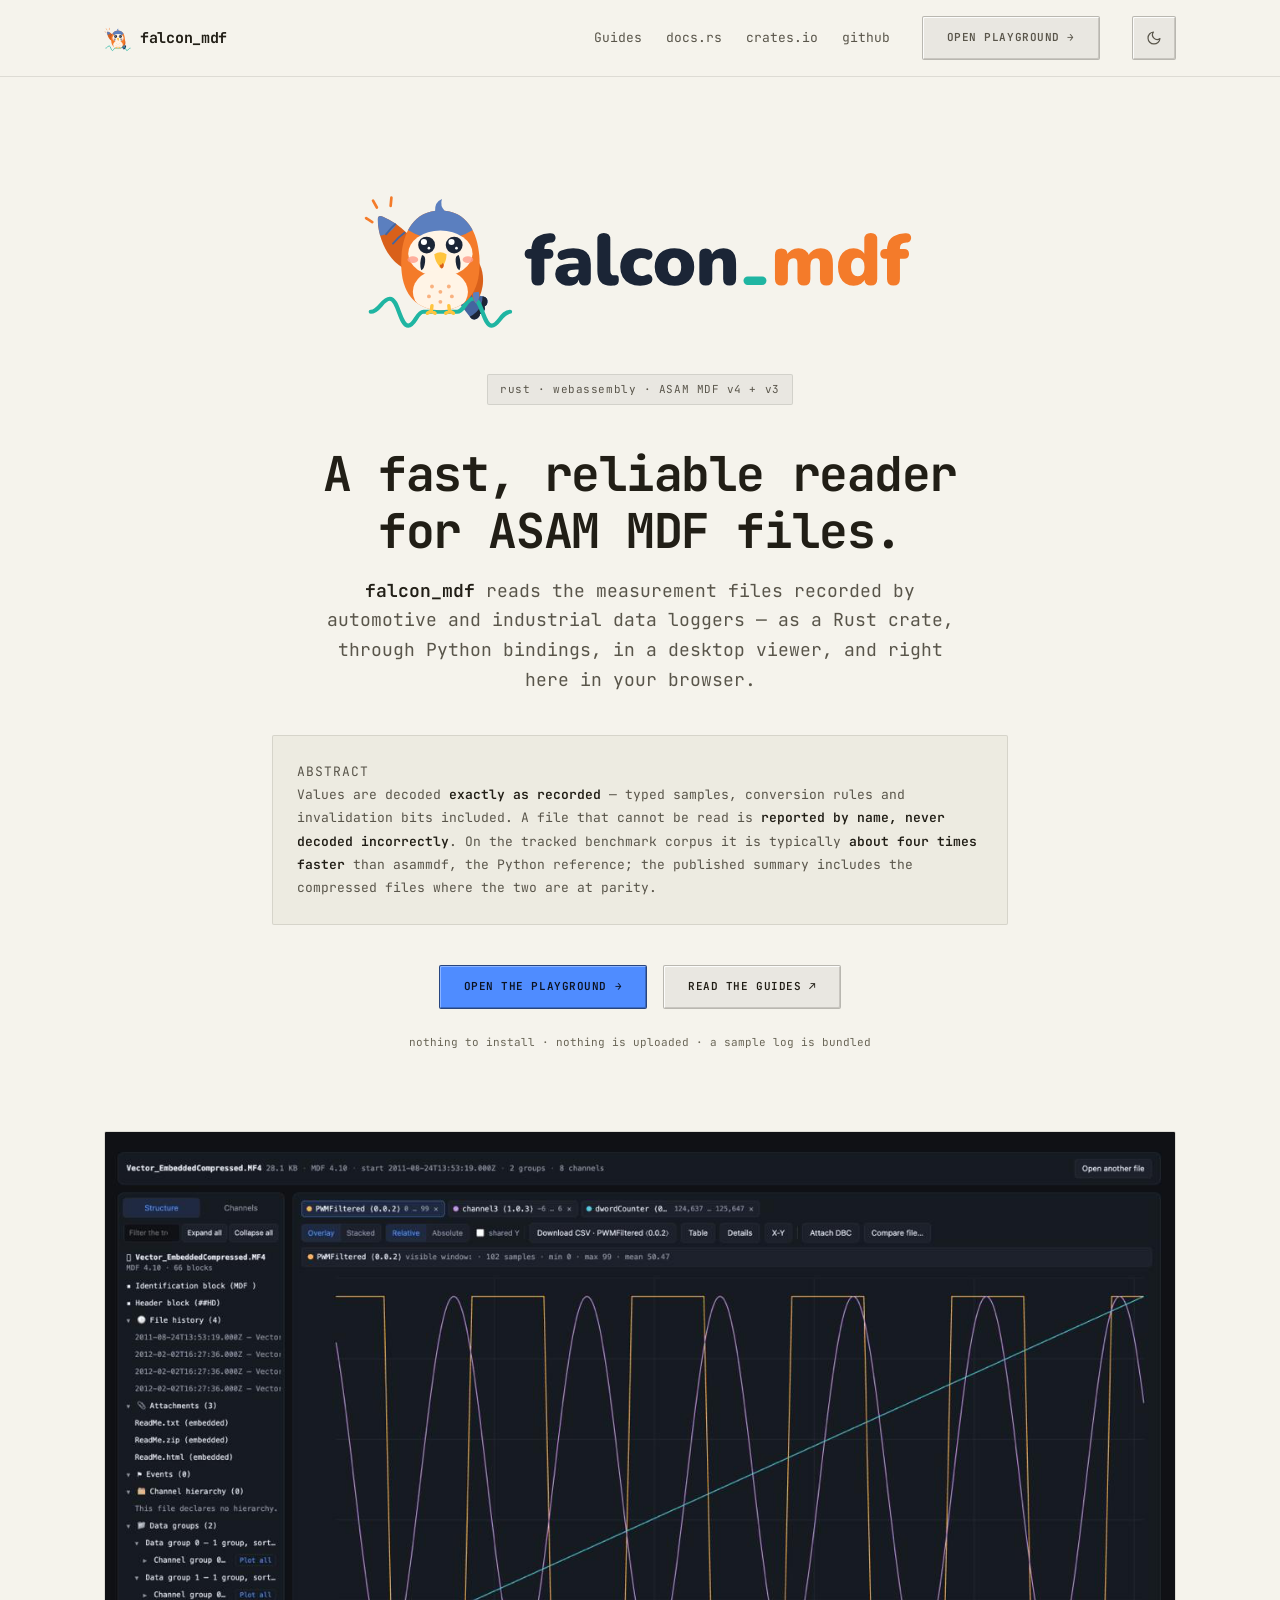
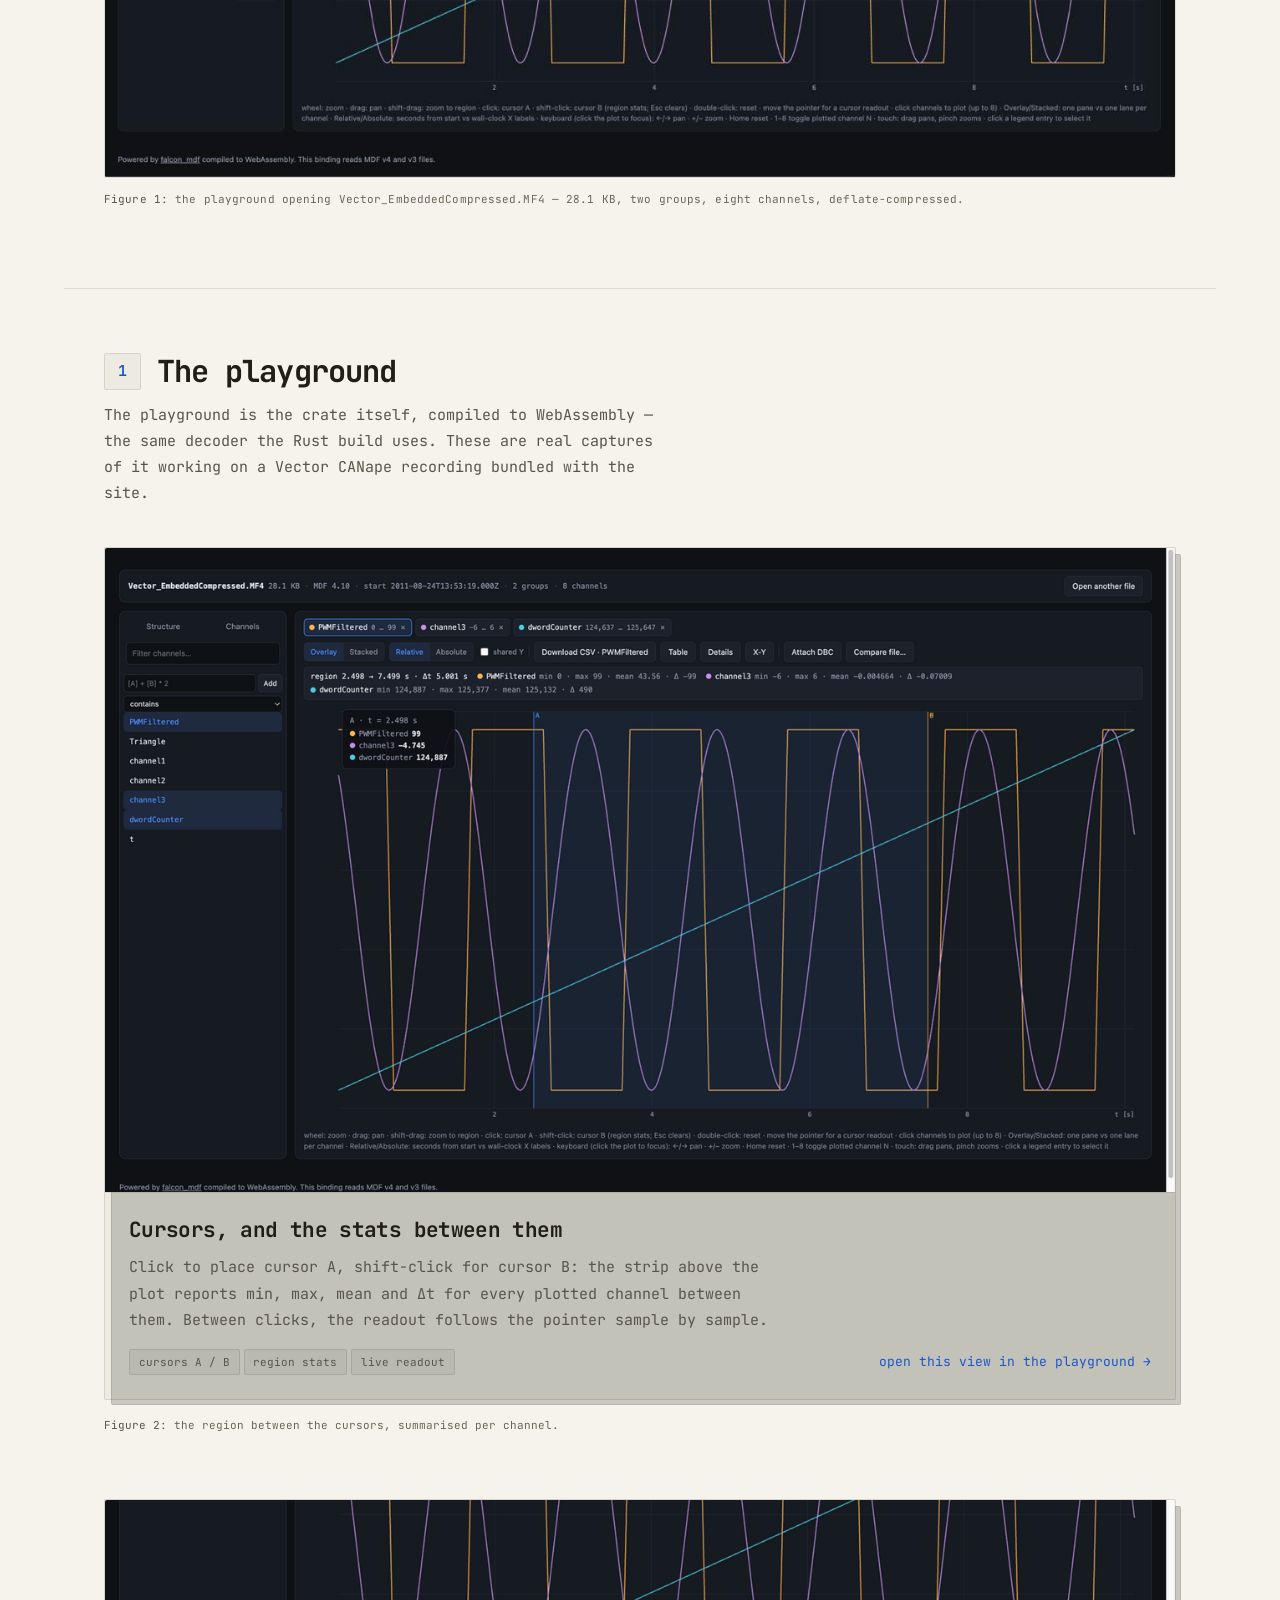
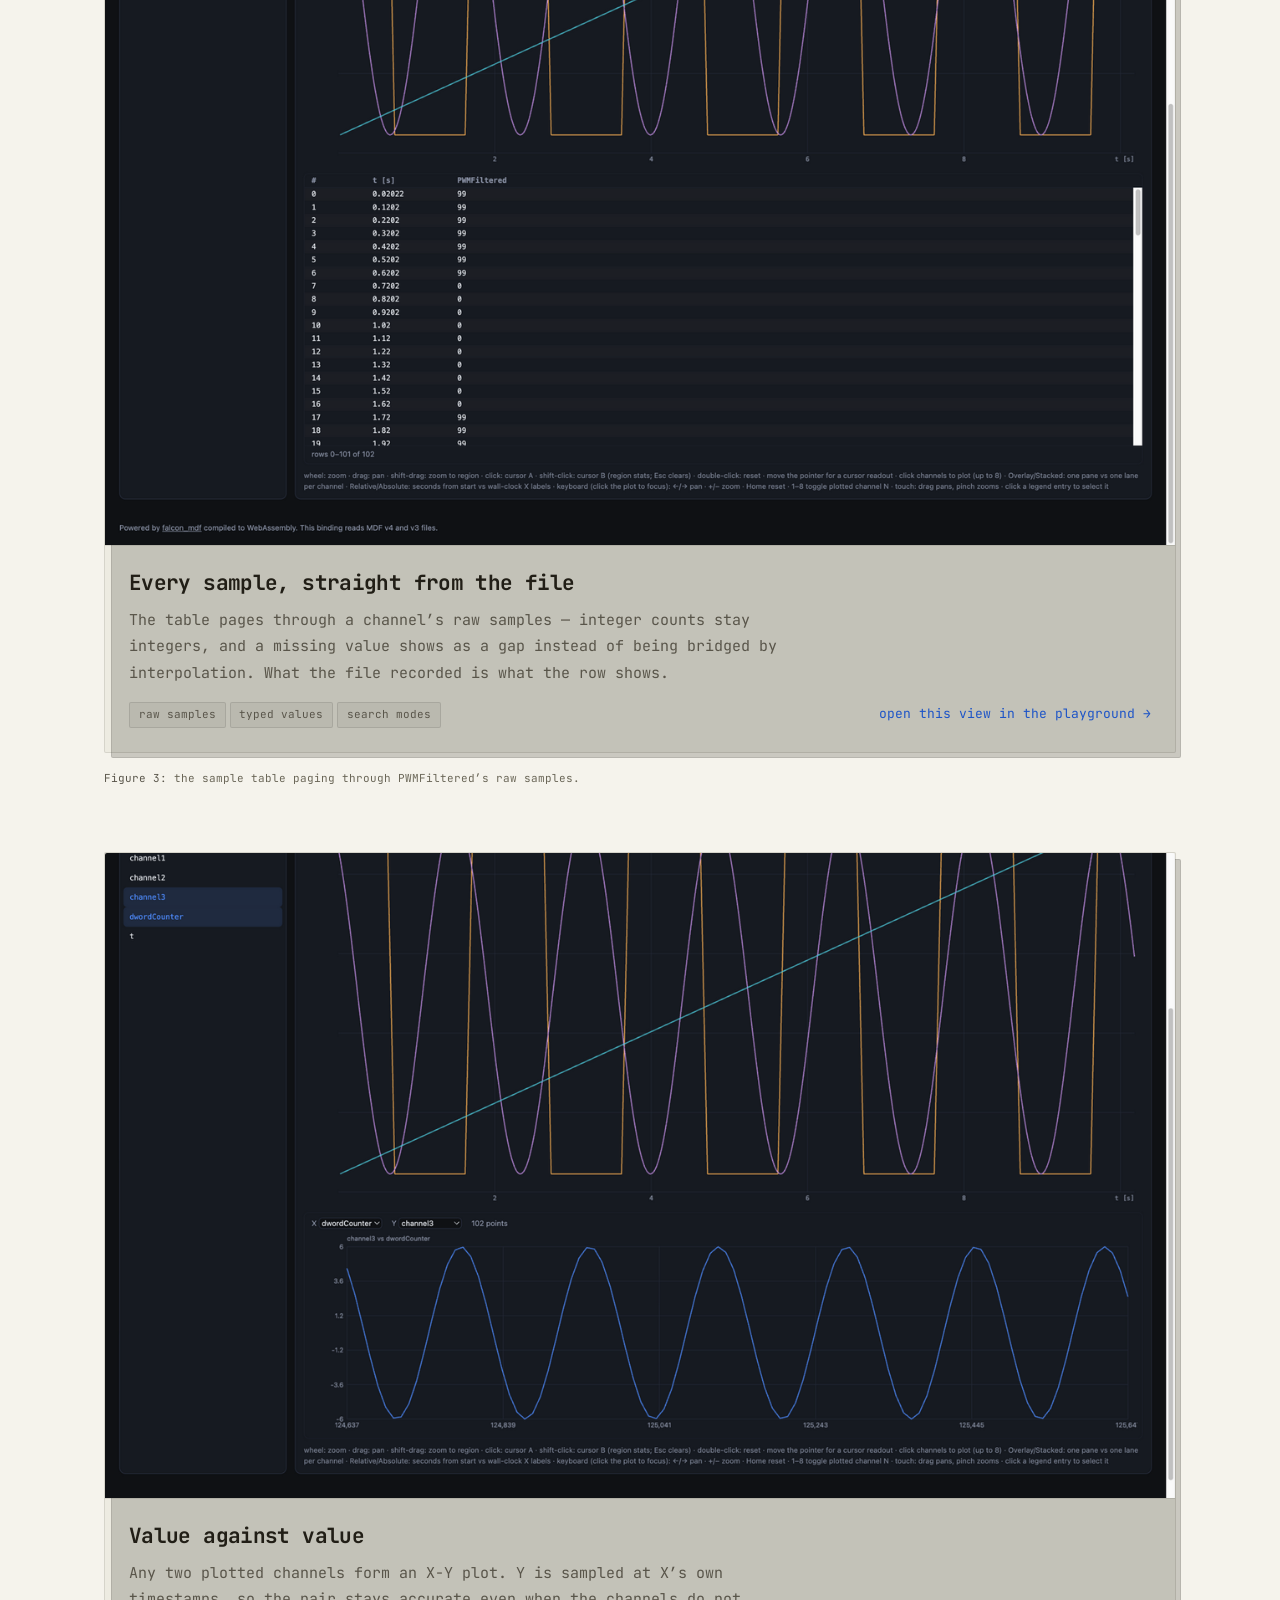
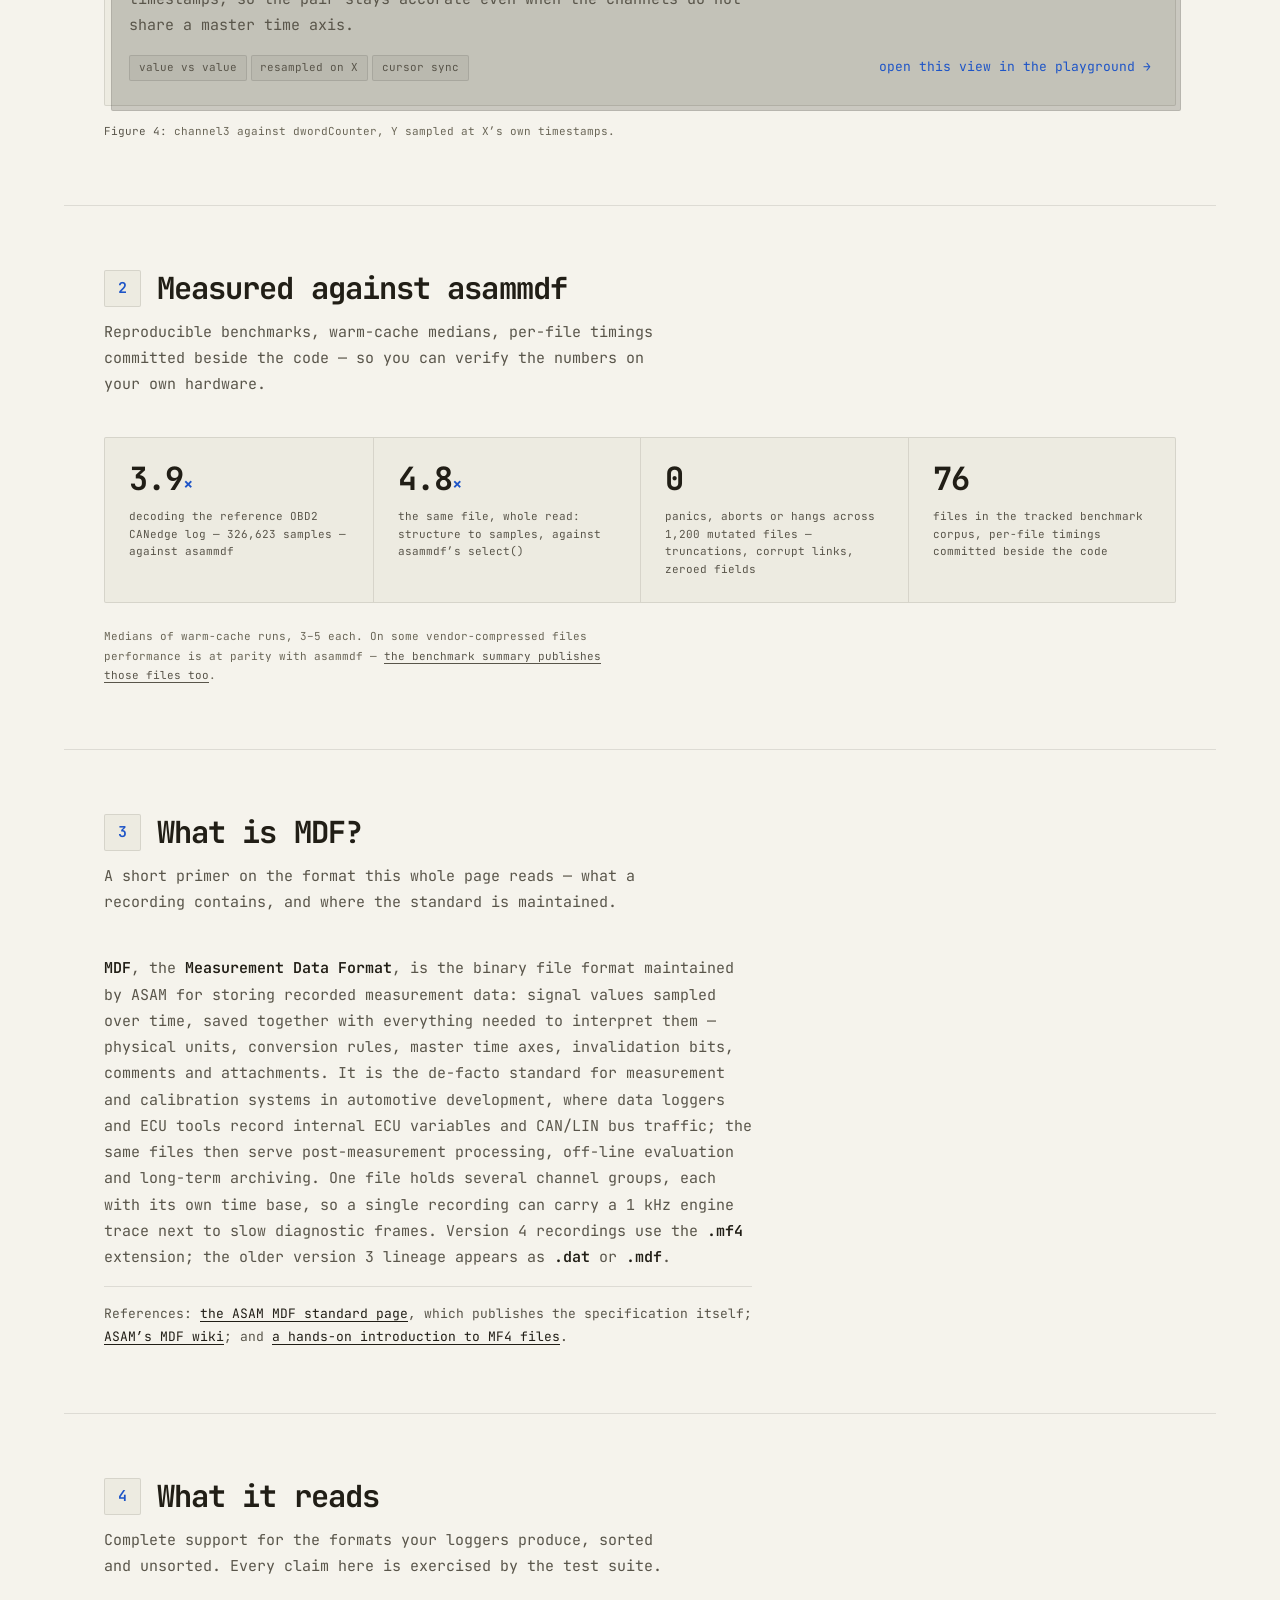
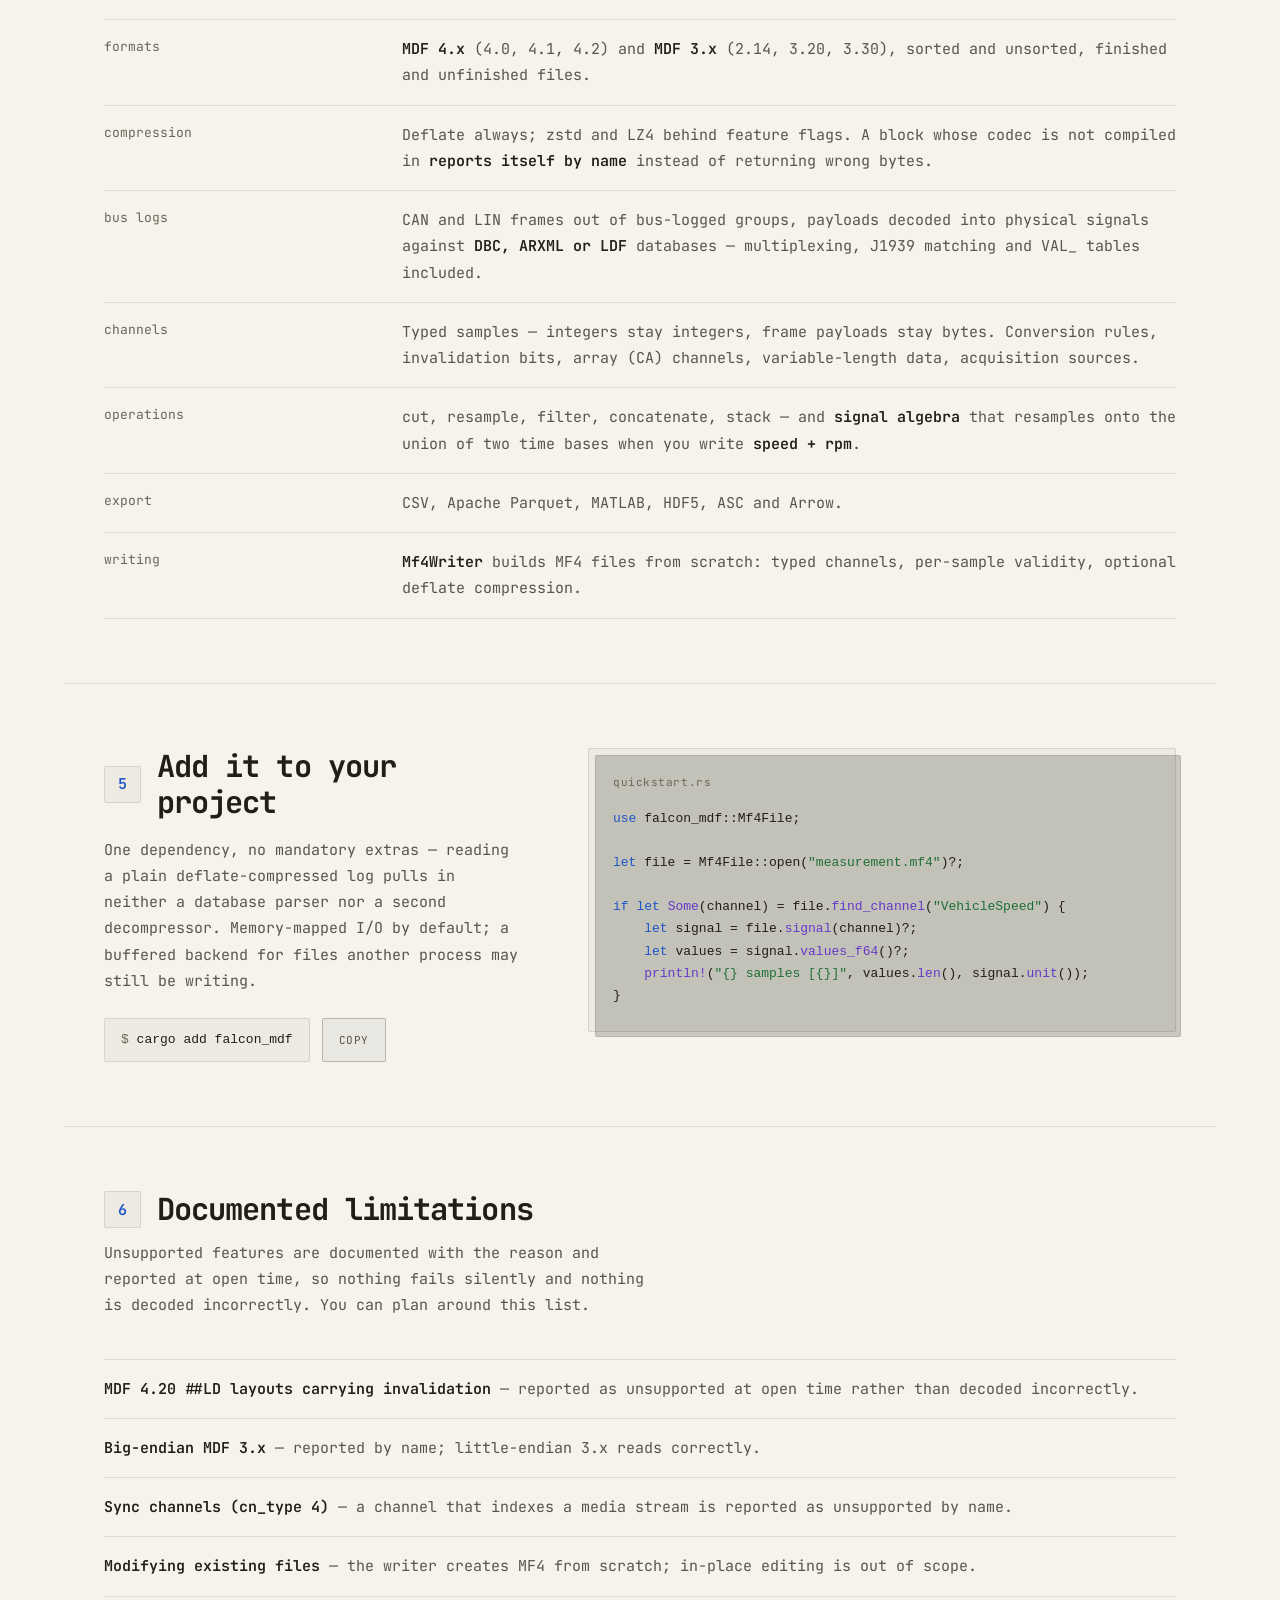
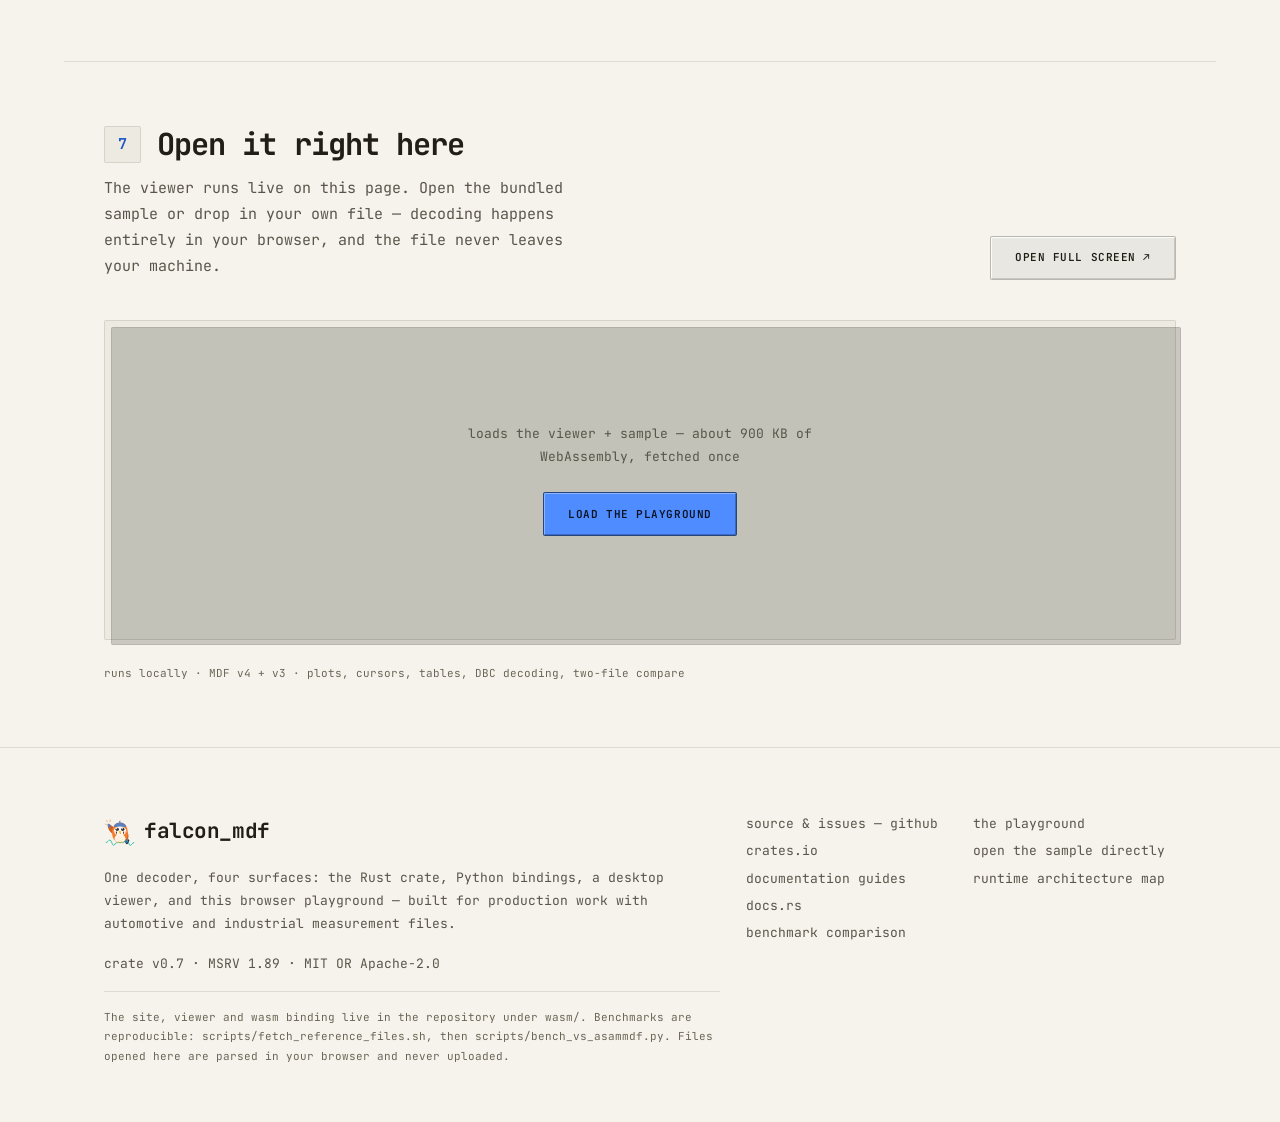
==== commit 376ae9a7: "docs(demo): the official logo on the landing page The mascot replaces the waveform mark in the nav, " ====
--- a/wasm/demo/index.html
+++ b/wasm/demo/index.html
@@ -8,7 +8,7 @@
   <meta property="og:title" content="falcon_mdf — fast, reliable ASAM MDF reading in Rust and in your browser">
   <meta property="og:description" content="A fast, reliable Rust reader for ASAM MDF measurement files, with a browser playground. Typically ~4× faster than asammdf.">
   <meta name="theme-color" content="#f5f3ec">
-  <link rel="icon" href="data:image/svg+xml,%3Csvg xmlns='http://www.w3.org/2000/svg' viewBox='0 0 32 32'%3E%3Crect width='32' height='32' rx='6' fill='%2314120b'/%3E%3Cpath d='M4 22 L10 22 L13 10 L17 26 L20 14 L22 22 L28 22' fill='none' stroke='%234f8cff' stroke-width='2.4' stroke-linejoin='round' stroke-linecap='round'/%3E%3C/svg%3E">
+  <link rel="icon" type="image/svg+xml" href="assets/mascot.svg">
   <script>
     // Light is the default; dark applies when the visitor chose it via the
     // nav toggle (persisted) or via ?theme=dark (shareable/render override).
@@ -36,10 +36,7 @@
   <nav class="nav" aria-label="Site">
     <div class="wrap nav__line">
       <a class="nav__brand" href="index.html">
-        <svg width="18" height="18" viewBox="0 0 32 32" aria-hidden="true" fill="none">
-          <path d="M4 22 L10 22 L13 10 L17 26 L20 14 L22 22 L28 22"
-                stroke="currentColor" stroke-width="2.6" stroke-linejoin="round" stroke-linecap="round"/>
-        </svg>
+        <img src="assets/mascot.svg" width="28" height="28" alt="">
         falcon_mdf
       </a>
       <div class="nav__links">
@@ -66,6 +63,8 @@
 
     <header class="hero">
       <div class="wrap hero__in">
+        <img class="hero__logo hero__logo--light" src="assets/logo.svg" width="560" height="161" alt="falcon_mdf">
+        <img class="hero__logo hero__logo--dark" src="assets/logo-dark.svg" width="560" height="161" alt="falcon_mdf">
         <p class="hero__kicker">rust · webassembly · ASAM MDF v4 + v3</p>
         <h1>A fast, reliable reader for ASAM MDF files.</h1>
         <p class="hero__sub">
@@ -379,10 +378,7 @@
       <div class="colophon__grid">
         <div>
           <p class="colophon__mark">
-            <svg width="20" height="20" viewBox="0 0 32 32" aria-hidden="true" fill="none">
-              <path d="M4 22 L10 22 L13 10 L17 26 L20 14 L22 22 L28 22"
-                    stroke="currentColor" stroke-width="2.6" stroke-linejoin="round" stroke-linecap="round"/>
-            </svg>
+            <img src="assets/mascot.svg" width="32" height="32" alt="">
             falcon_mdf
           </p>
           <p>
--- a/wasm/demo/site.css
+++ b/wasm/demo/site.css
@@ -177,7 +177,7 @@
   color: var(--color-ink);
 }
 .nav__brand:hover { color: var(--color-ink); text-decoration: none; }
-.nav__brand svg { color: var(--color-accent); flex: none; }
+.nav__brand img { flex: none; }
 .nav__links {
   display: flex;
   align-items: center;
@@ -229,6 +229,16 @@
   align-items: center;
   text-align: center;
 }
+/* The wordmark has a light and a dark variant; the site's own toggle picks
+   one, so the swap follows data-theme rather than prefers-color-scheme. */
+.hero__logo {
+  width: min(560px, 100%);
+  height: auto;
+  margin: 0 0 var(--space-xl);
+}
+.hero__logo--dark { display: none; }
+:root[data-theme="dark"] .hero__logo--light { display: none; }
+:root[data-theme="dark"] .hero__logo--dark { display: block; }
 .hero__kicker {
   font-size: var(--text-xs);
   letter-spacing: 0.05em;
@@ -583,7 +593,7 @@
   color: var(--color-ink);
   margin-bottom: var(--space-sm);
 }
-.colophon__mark svg { color: var(--color-accent); }
+.colophon__mark img { flex: none; }
 .colophon p { margin: 0 0 var(--space-md); }
 .colophon__cols {
   display: grid;
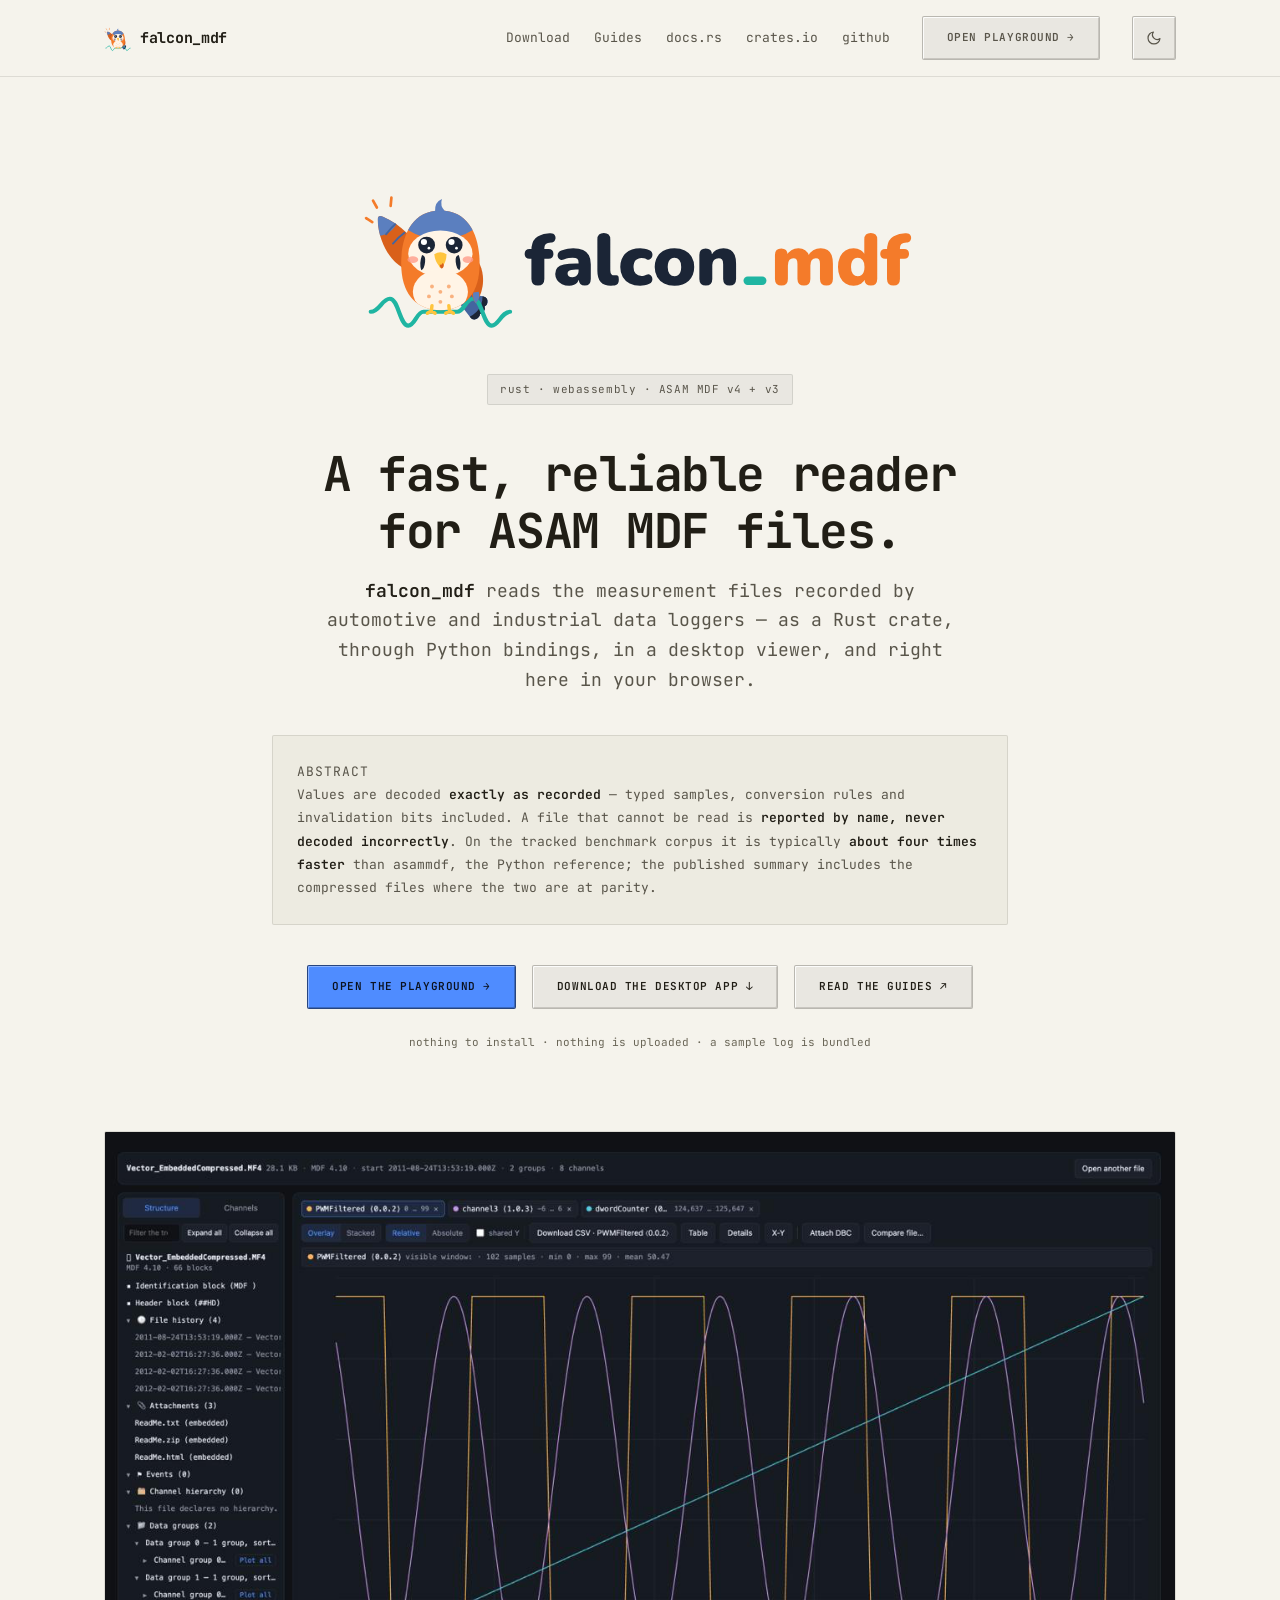
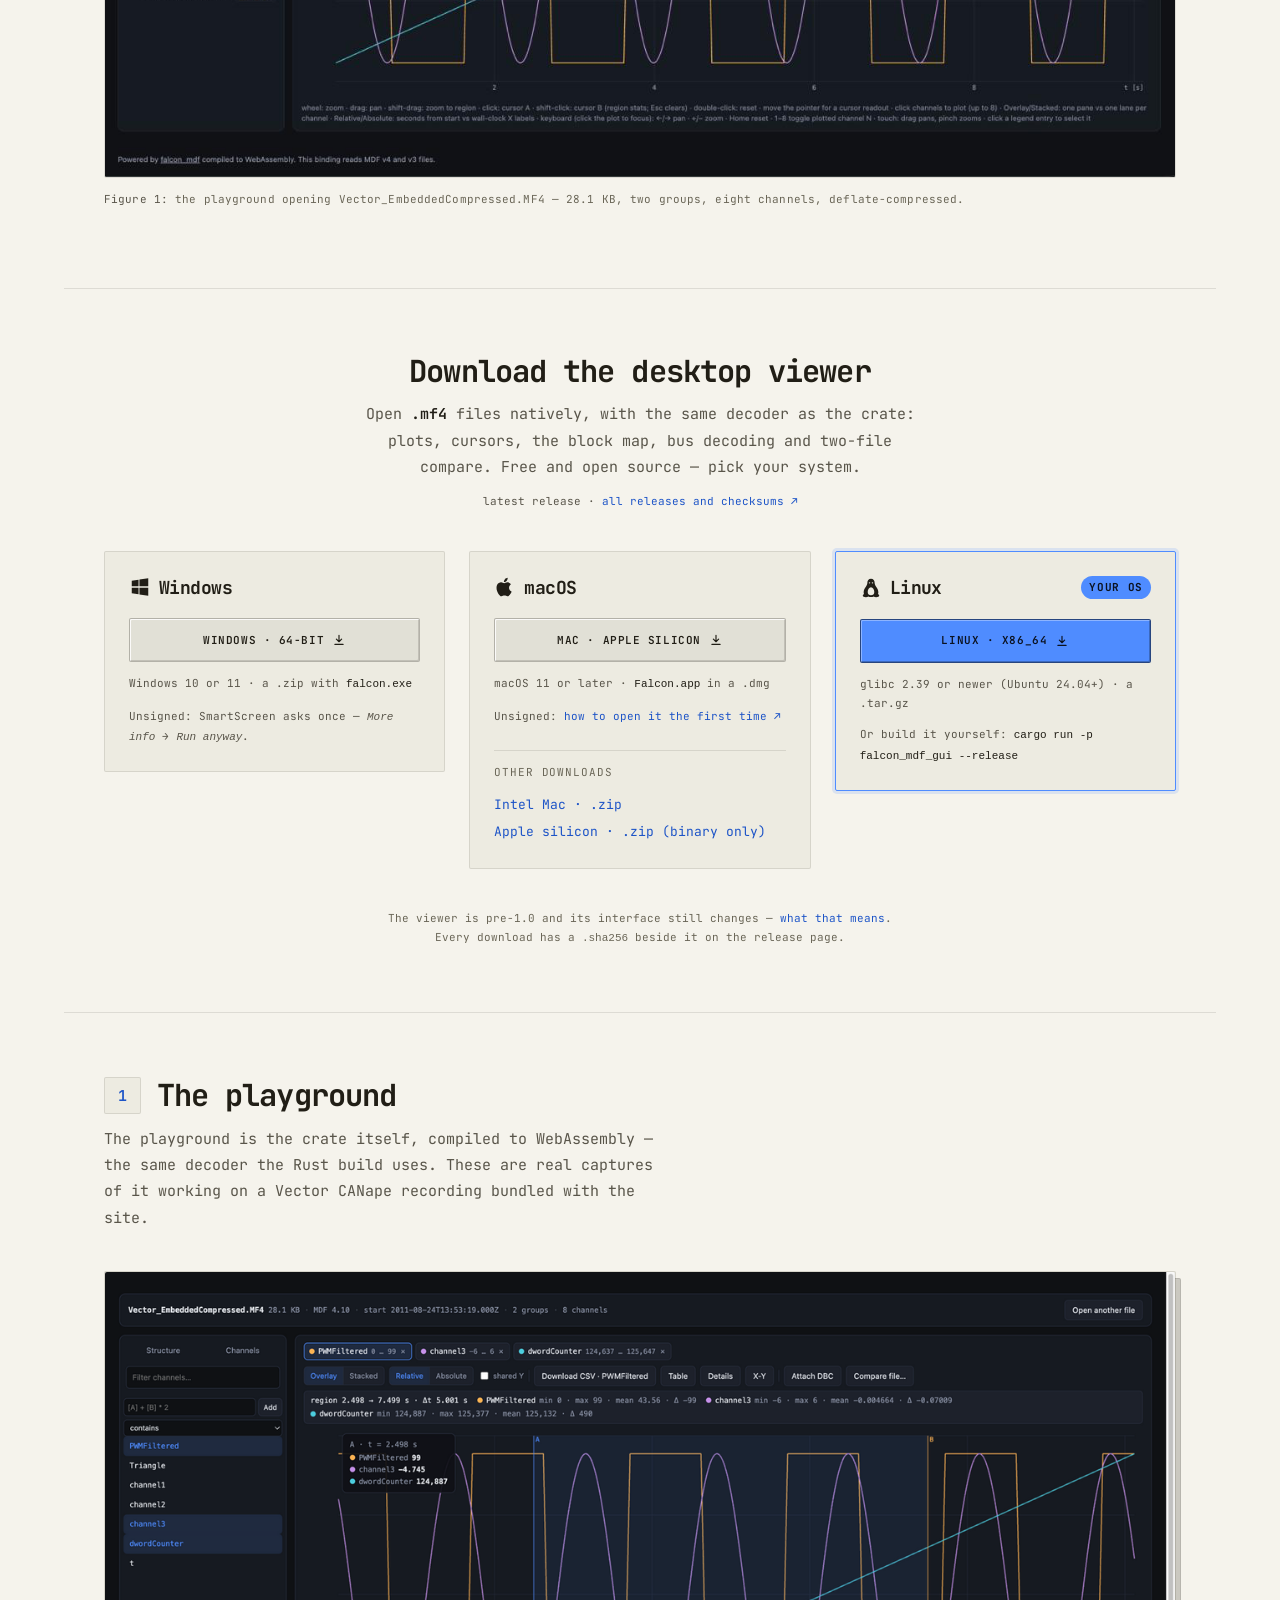
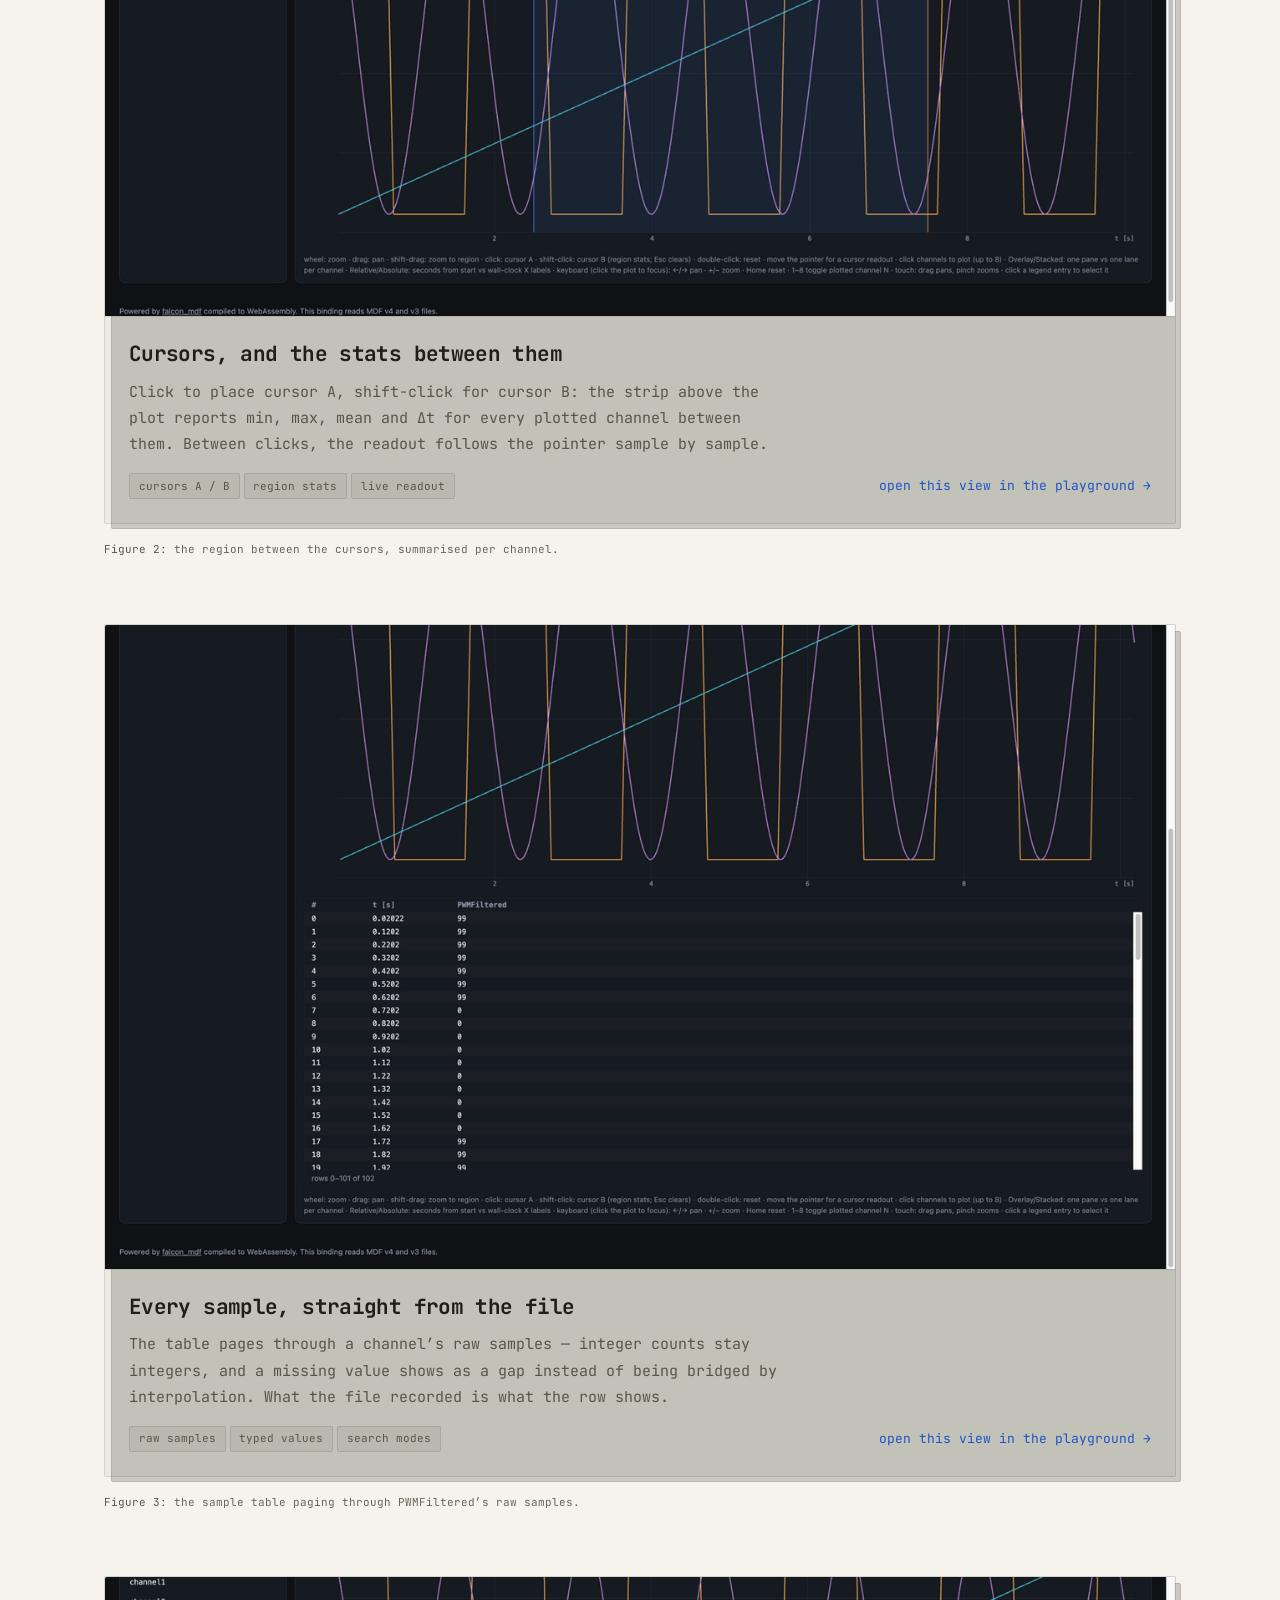
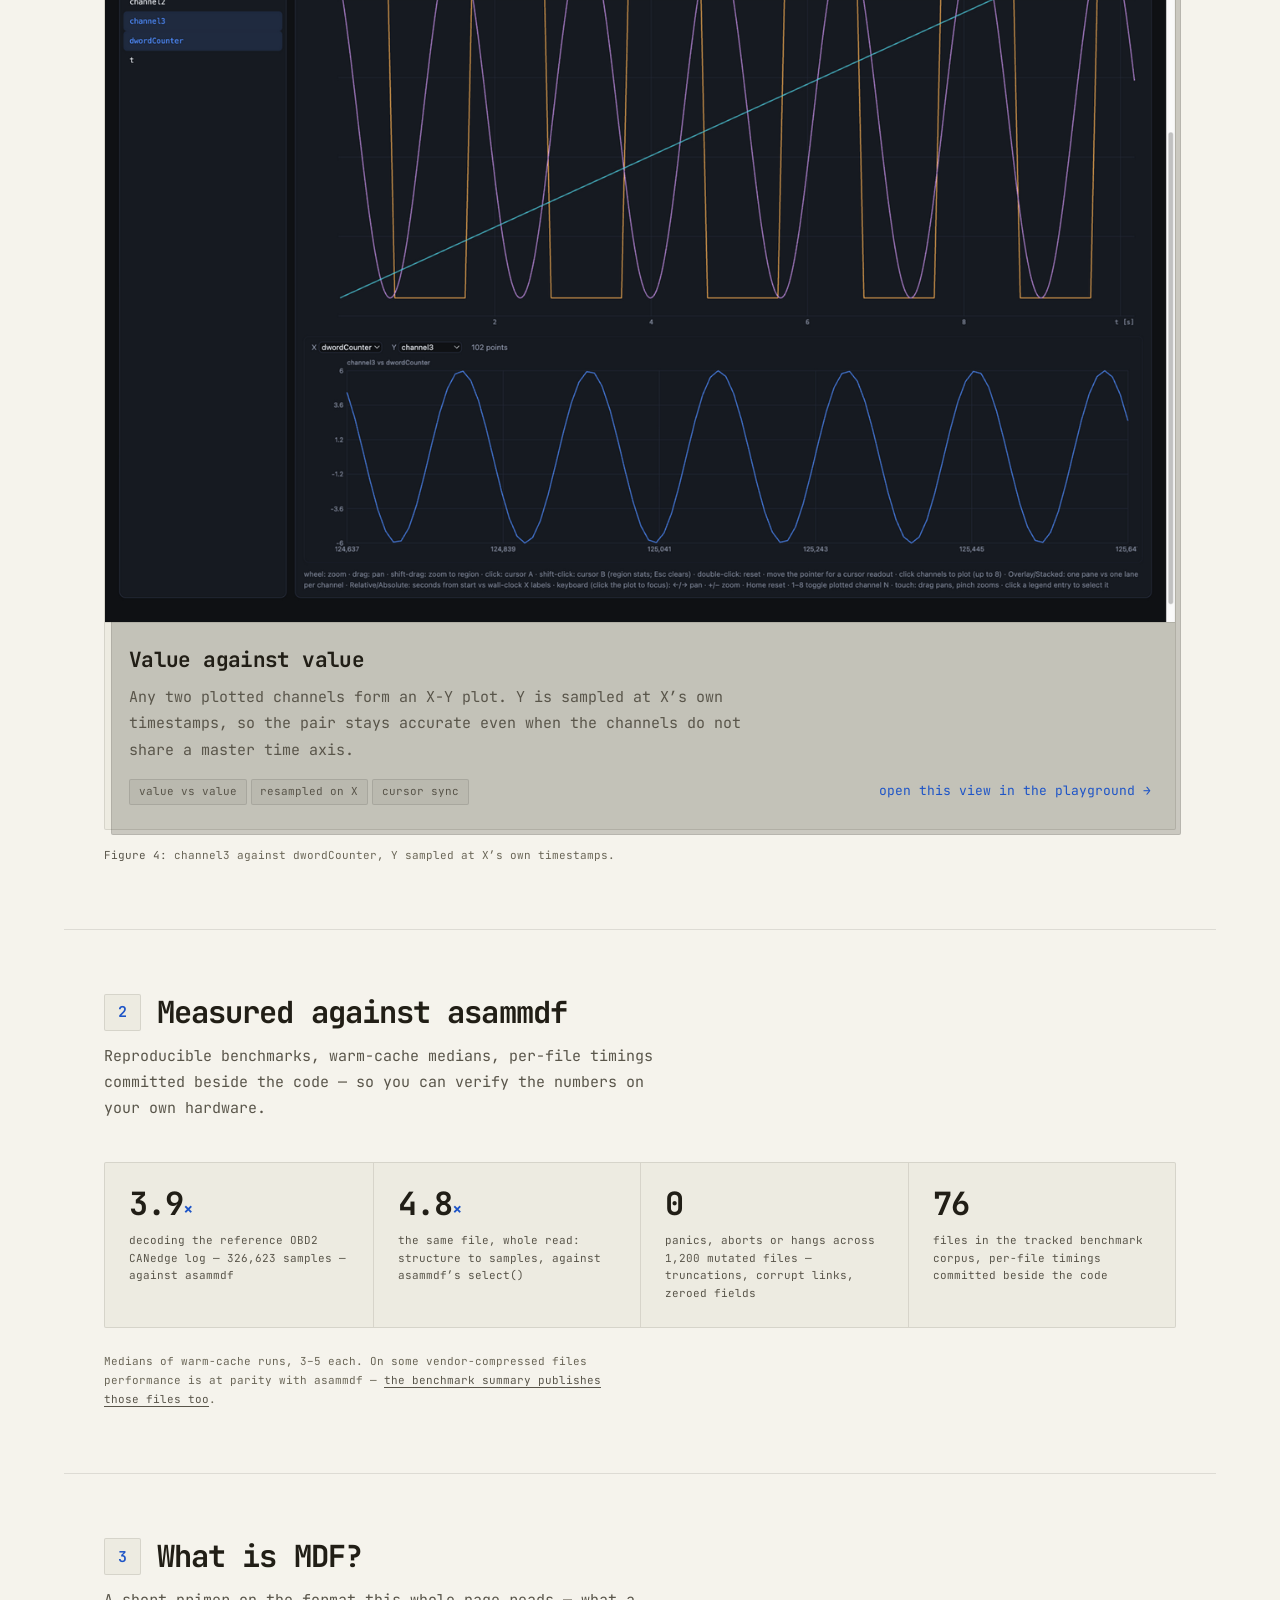
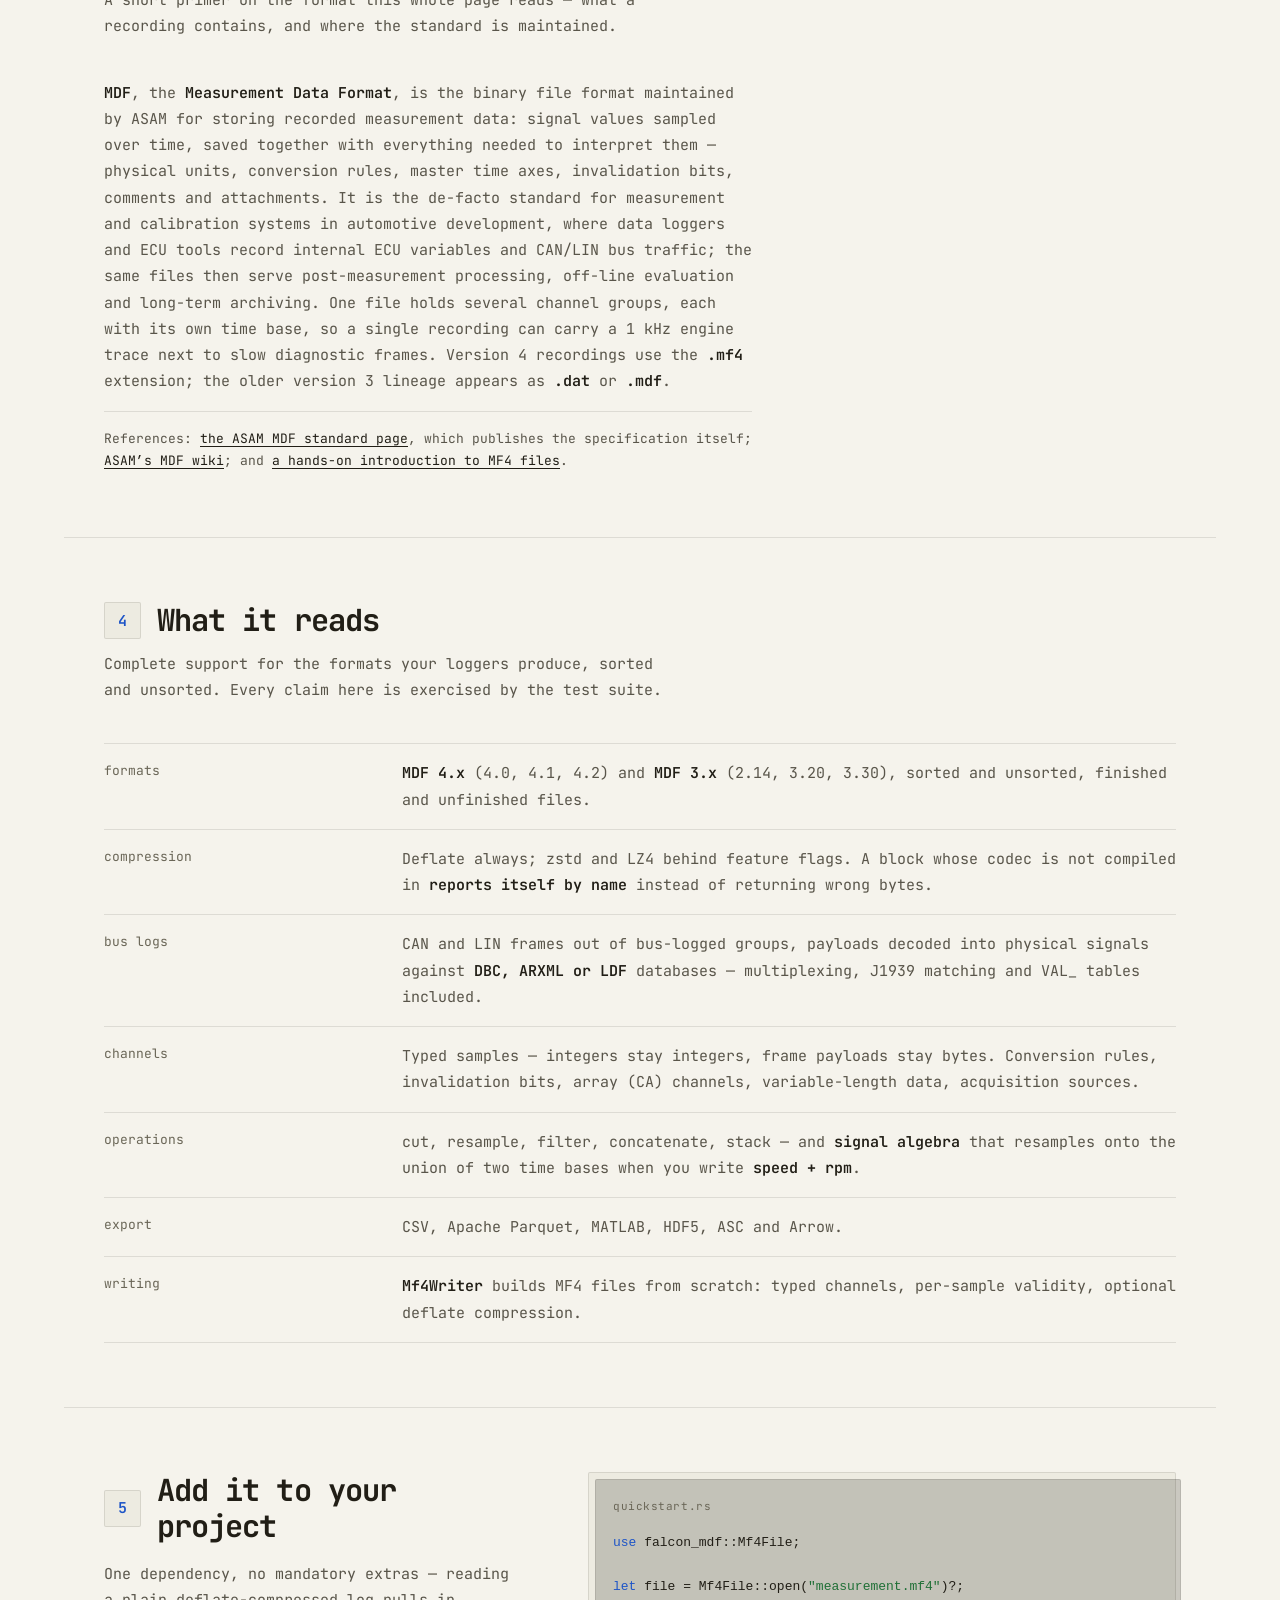
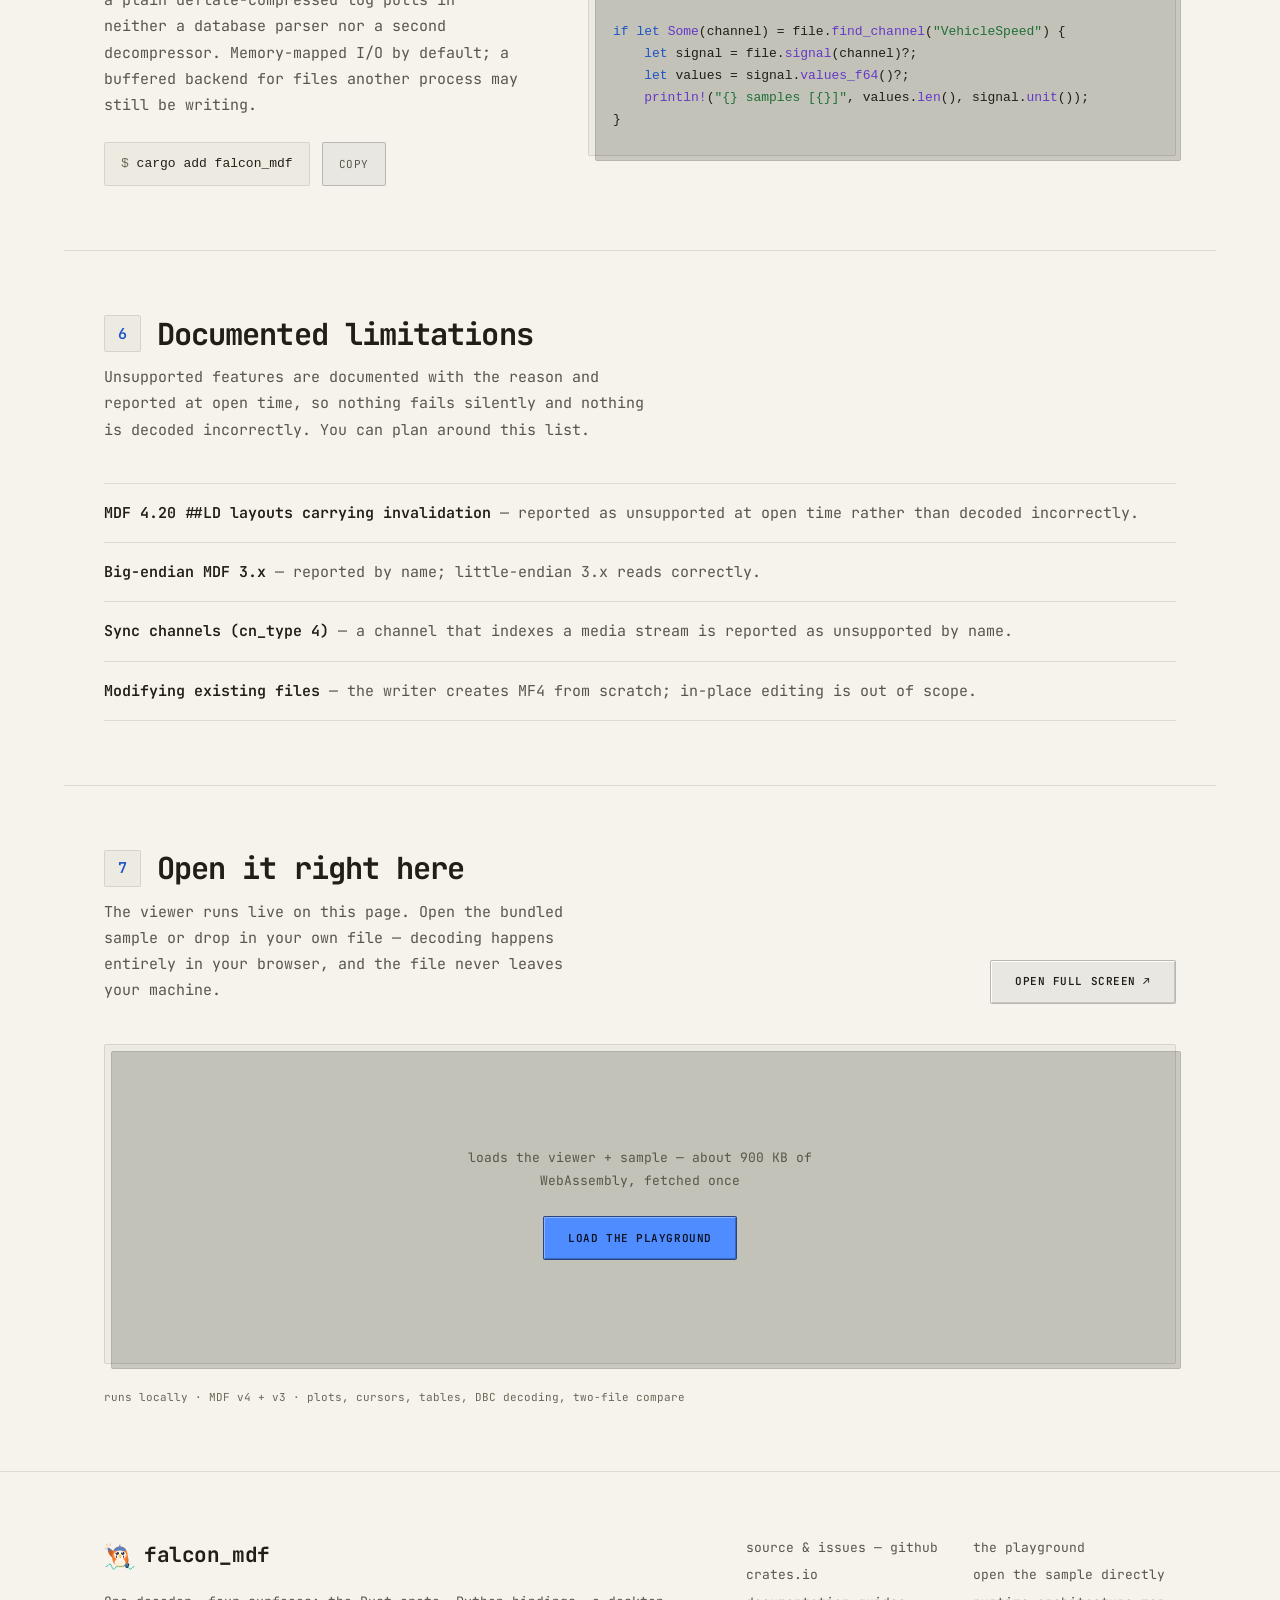
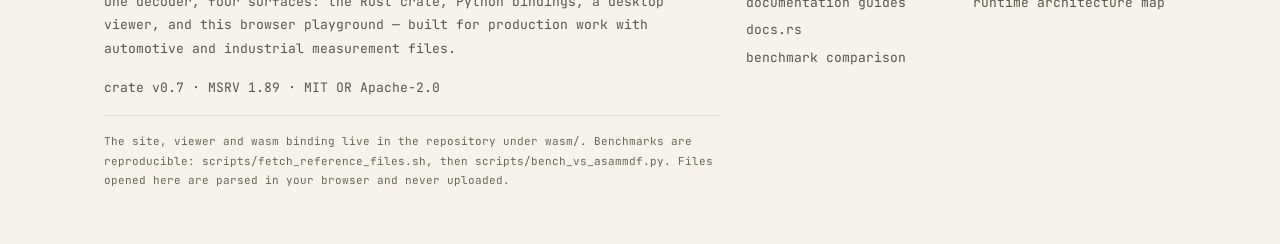
==== commit 6d187849: "feat(site): a download section for the desktop viewer The landing page offered the browser playgroun" ====
--- a/wasm/demo/index.html
+++ b/wasm/demo/index.html
@@ -40,6 +40,7 @@
         falcon_mdf
       </a>
       <div class="nav__links">
+        <a href="#download">Download</a>
         <a href="docs/">Guides</a>
         <a href="https://docs.rs/falcon_mdf">docs.rs</a>
         <a href="https://crates.io/crates/falcon_mdf">crates.io</a>
@@ -85,6 +86,7 @@
         </div>
         <div class="hero__cta">
           <a class="btn btn--primary" href="playground.html">Open the playground →</a>
+          <a class="btn" href="#download">Download the desktop app ↓</a>
           <a class="btn" href="docs/">Read the guides ↗</a>
         </div>
         <p class="hero__note">nothing to install · nothing is uploaded · a sample log is bundled</p>
@@ -98,6 +100,85 @@
       </div>
       <figcaption><b>Figure 1:</b> the playground opening Vector_EmbeddedCompressed.MF4 — 28.1 KB, two groups, eight channels, deflate-compressed.</figcaption>
     </figure>
+
+    <!-- Download links point at /releases/latest/download/<asset>, which GitHub
+         resolves to the newest release, so a new tag needs no edit here. The
+         asset names are the ones .github/workflows/release.yml uploads. -->
+    <section class="dl wrap" id="download" aria-labelledby="dl-h">
+      <div class="dl__head">
+        <h2 id="dl-h">Download the desktop viewer</h2>
+        <p>
+          Open <b>.mf4</b> files natively, with the same decoder as the crate:
+          plots, cursors, the block map, bus decoding and two-file compare.
+          Free and open source — pick your system.
+        </p>
+        <p class="dl__release" id="dl-release">
+          latest release ·
+          <a href="https://github.com/mohammad-albarham/falcon_mdf/releases">all releases and checksums ↗</a>
+        </p>
+      </div>
+
+      <div class="dl__grid">
+        <article class="dl__card panel" data-os="windows">
+          <header class="dl__top">
+            <svg class="dl__logo" width="22" height="22" viewBox="0 0 24 24" aria-hidden="true">
+              <path fill="currentColor" d="M3 5.1 10.4 4v7.2H3zm8.4-1.2L21 2.5v8.7h-9.6zM3 12.8h7.4V20L3 18.9zm8.4 0H21v8.7l-9.6-1.4z"/>
+            </svg>
+            <h3>Windows</h3>
+            <span class="dl__yours" hidden>your os</span>
+          </header>
+          <a class="btn dl__btn" href="https://github.com/mohammad-albarham/falcon_mdf/releases/latest/download/falcon-gui-windows-x86_64.zip">
+            Windows · 64-bit
+            <svg width="14" height="14" viewBox="0 0 24 24" fill="none" aria-hidden="true"><path d="M12 4v11m0 0-4.5-4.5M12 15l4.5-4.5M5 19.5h14" stroke="currentColor" stroke-width="2" stroke-linecap="round" stroke-linejoin="round"/></svg>
+          </a>
+          <p class="dl__req">Windows 10 or 11 · a .zip with <code>falcon.exe</code></p>
+          <p class="dl__note">Unsigned: SmartScreen asks once — <i>More info</i> → <i>Run anyway</i>.</p>
+        </article>
+
+        <article class="dl__card panel" data-os="mac">
+          <header class="dl__top">
+            <svg class="dl__logo" width="22" height="22" viewBox="0 0 24 24" aria-hidden="true">
+              <path fill="currentColor" d="M16.4 12.7c0-2.5 2-3.7 2.1-3.8-1.2-1.7-3-1.9-3.6-2-1.5-.2-3 .9-3.8.9-.8 0-2-.9-3.3-.9-1.7 0-3.3 1-4.2 2.5-1.8 3.1-.5 7.7 1.3 10.2.9 1.2 1.9 2.6 3.2 2.6 1.3-.1 1.8-.8 3.3-.8 1.6 0 2 .8 3.3.8 1.4 0 2.3-1.3 3.1-2.5 1-1.4 1.4-2.8 1.4-2.9 0 0-2.7-1-2.8-4.1zM13.9 5.2c.7-.8 1.2-2 1-3.2-1 .1-2.3.7-3 1.5-.7.8-1.2 2-1.1 3.1 1.2.1 2.3-.6 3.1-1.4z"/>
+            </svg>
+            <h3>macOS</h3>
+            <span class="dl__yours" hidden>your os</span>
+          </header>
+          <a class="btn dl__btn" href="https://github.com/mohammad-albarham/falcon_mdf/releases/latest/download/falcon-gui-macos-arm64.dmg">
+            Mac · Apple silicon
+            <svg width="14" height="14" viewBox="0 0 24 24" fill="none" aria-hidden="true"><path d="M12 4v11m0 0-4.5-4.5M12 15l4.5-4.5M5 19.5h14" stroke="currentColor" stroke-width="2" stroke-linecap="round" stroke-linejoin="round"/></svg>
+          </a>
+          <p class="dl__req">macOS 11 or later · <code>Falcon.app</code> in a .dmg</p>
+          <p class="dl__note">Unsigned: <a href="https://github.com/mohammad-albarham/falcon_mdf/blob/main/gui/FIRST-RUN-MACOS.md">how to open it the first time ↗</a></p>
+          <p class="dl__other-label">other downloads</p>
+          <ul class="dl__other">
+            <li><a href="https://github.com/mohammad-albarham/falcon_mdf/releases/latest/download/falcon-gui-macos-x86_64.zip">Intel Mac · .zip</a></li>
+            <li><a href="https://github.com/mohammad-albarham/falcon_mdf/releases/latest/download/falcon-gui-macos-arm64.zip">Apple silicon · .zip (binary only)</a></li>
+          </ul>
+        </article>
+
+        <article class="dl__card panel" data-os="linux">
+          <header class="dl__top">
+            <svg class="dl__logo" width="22" height="22" viewBox="0 0 24 24" aria-hidden="true">
+              <path fill="currentColor" fill-rule="evenodd" d="M12 2c2.6 0 4 2.1 4 4.6 0 1.4.6 2.6 1.6 3.9 1.3 1.7 2.4 3.6 2.4 6 0 .8-.1 1.5-.4 2.1.9.4 1.4 1 1.4 1.6 0 1-1.5 1.8-3.4 1.8-1.1 0-2.1-.3-2.7-.7-.9.4-1.9.6-2.9.6s-2-.2-2.9-.6c-.6.4-1.6.7-2.7.7C4.5 22 3 21.2 3 20.2c0-.6.5-1.2 1.4-1.6-.3-.6-.4-1.3-.4-2.1 0-2.4 1.1-4.3 2.4-6 1-1.3 1.6-2.5 1.6-3.9C8 4.1 9.4 2 12 2zm0 9.2c-2.1 0-3.6 2.4-3.6 5.1 0 2.3 1.5 3.6 3.6 3.6s3.6-1.3 3.6-3.6c0-2.7-1.5-5.1-3.6-5.1zM10.4 5.6a.8.8 0 1 0 0 1.6.8.8 0 0 0 0-1.6zm3.2 0a.8.8 0 1 0 0 1.6.8.8 0 0 0 0-1.6z"/>
+            </svg>
+            <h3>Linux</h3>
+            <span class="dl__yours" hidden>your os</span>
+          </header>
+          <a class="btn dl__btn" href="https://github.com/mohammad-albarham/falcon_mdf/releases/latest/download/falcon-gui-linux-x86_64.tar.gz">
+            Linux · x86_64
+            <svg width="14" height="14" viewBox="0 0 24 24" fill="none" aria-hidden="true"><path d="M12 4v11m0 0-4.5-4.5M12 15l4.5-4.5M5 19.5h14" stroke="currentColor" stroke-width="2" stroke-linecap="round" stroke-linejoin="round"/></svg>
+          </a>
+          <p class="dl__req">glibc 2.39 or newer (Ubuntu 24.04+) · a .tar.gz</p>
+          <p class="dl__note">Or build it yourself: <code>cargo run -p falcon_mdf_gui --release</code></p>
+        </article>
+      </div>
+
+      <p class="dl__fine">
+        The viewer is pre-1.0 and its interface still changes —
+        <a href="https://github.com/mohammad-albarham/falcon_mdf/blob/main/gui/RUNNING.md">what that means</a>.
+        Every download has a <code>.sha256</code> beside it on the release page.
+      </p>
+    </section>
 
     <section class="sec wrap" aria-labelledby="tour-h">
       <div class="sec__head">
@@ -455,6 +536,44 @@
       stage.classList.add("is-live");
     });
 
+    // Download cards: the visitor's own system gets the badge and the primary
+    // button. A phone or tablet gets neither — none of the builds runs there.
+    // Apple silicon and Intel Macs report the same user agent, so a Mac gets
+    // the Apple-silicon image with Intel one link below it.
+    (function () {
+      const hint = ((navigator.userAgentData && navigator.userAgentData.platform) || "")
+        + " " + (navigator.platform || "") + " " + navigator.userAgent;
+      const mobile = /Android|iPhone|iPad|iPod|Mobile/i.test(hint)
+        || (navigator.maxTouchPoints > 1 && /Mac/i.test(hint));
+      const os = mobile ? null
+        : /Win/i.test(hint) ? "windows"
+        : /Mac/i.test(hint) ? "mac"
+        : /Linux|X11|CrOS/i.test(hint) ? "linux"
+        : null;
+      const card = os && document.querySelector('.dl__card[data-os="' + os + '"]');
+      if (card) {
+        card.classList.add("is-yours");
+        card.querySelector(".dl__yours").hidden = false;
+        card.querySelector(".dl__btn").classList.add("btn--primary");
+      }
+    })();
+
+    // The release line names the version the buttons fetch. Best-effort: the
+    // links work without it, so a rate-limited or offline API changes nothing.
+    fetch("https://api.github.com/repos/mohammad-albarham/falcon_mdf/releases/latest")
+      .then((r) => (r.ok ? r.json() : null))
+      .then((release) => {
+        if (!release || !release.tag_name) return;
+        const line = document.getElementById("dl-release");
+        const date = (release.published_at || "").slice(0, 10);
+        const name = document.createElement("b");
+        name.textContent = release.tag_name;
+        line.firstChild.textContent = "latest release ";
+        line.insertBefore(name, line.firstChild.nextSibling);
+        line.insertBefore(document.createTextNode(date ? " · " + date + " · " : " · "), name.nextSibling);
+      })
+      .catch(() => {});
+
     // Copy affordance: the label change is the feedback — no toast.
     const copyBtn = document.getElementById("copy-install");
     copyBtn.addEventListener("click", async () => {
--- a/wasm/demo/site.css
+++ b/wasm/demo/site.css
@@ -613,10 +613,76 @@
   max-width: 88ch;
 }
 
+/* --- download: one card per system, the visitor's own lifted ----------------------------- */
+
+.dl { padding-block: var(--space-2xl); border-top: 1px solid var(--color-rule-2); }
+.dl__head { text-align: center; max-width: 62ch; margin: 0 auto var(--space-xl); }
+.dl__head h2 { font-size: var(--text-display-s); margin: 0 0 var(--space-sm); }
+.dl__head > p { color: var(--color-muted); margin: 0; }
+.dl__head b { color: var(--color-ink); font-weight: 600; }
+.dl__release { font-size: var(--text-xs); margin-top: var(--space-sm) !important; }
+.dl__release a { color: var(--color-accent-text); }
+
+.dl__grid {
+  display: grid;
+  grid-template-columns: repeat(3, minmax(0, 1fr));
+  gap: var(--space-lg);
+  align-items: start;
+}
+.dl__card {
+  display: flex;
+  flex-direction: column;
+  gap: var(--space-sm);
+  padding: var(--space-lg);
+  transition: border-color var(--dur-short) var(--ease-out);
+}
+.dl__card.is-yours {
+  border-color: var(--color-accent);
+  box-shadow: 0 0 0 3px var(--color-accent-soft);
+}
+.dl__top { display: flex; align-items: center; gap: var(--space-xs); margin-bottom: var(--space-xs); }
+.dl__top h3 { font-size: var(--text-md); margin: 0; }
+.dl__logo { flex: none; color: var(--color-ink); }
+.dl__yours {
+  margin-left: auto;
+  font-size: var(--text-xs);
+  font-weight: 700;
+  letter-spacing: 0.06em;
+  text-transform: uppercase;
+  padding: 0.1rem 0.5rem;
+  border-radius: 999px;
+  background: var(--color-accent);
+  color: var(--color-accent-ink);
+}
+.dl__btn { width: 100%; }
+.dl__req, .dl__note { font-size: var(--text-xs); color: var(--color-muted); margin: 0; }
+.dl__note a, .dl__other a { color: var(--color-accent-text); }
+.dl__card code { font-size: inherit; color: var(--color-ink); }
+.dl__other-label {
+  font-size: var(--text-xs);
+  letter-spacing: 0.08em;
+  text-transform: uppercase;
+  color: var(--color-faint);
+  margin: var(--space-sm) 0 0;
+  padding-top: var(--space-sm);
+  border-top: 1px solid var(--color-rule-2);
+}
+.dl__other { list-style: none; margin: 0; padding: 0; font-size: var(--text-sm); }
+.dl__other li + li { margin-top: var(--space-2xs); }
+.dl__fine {
+  text-align: center;
+  font-size: var(--text-xs);
+  color: var(--color-faint);
+  margin: var(--space-xl) auto 0;
+  max-width: 72ch;
+}
+.dl__fine a { color: var(--color-accent-text); }
+
 /* --- responsive -------------------------------------------------------------------------- */
 
 @media (max-width: 60rem) {
   .stats__grid { grid-template-columns: repeat(2, minmax(0, 1fr)); }
+  .dl__grid { grid-template-columns: minmax(0, 1fr); max-width: 30rem; margin-inline: auto; }
   .stat:nth-child(3) { border-left: 0; }
   .stat:nth-child(n+3) { border-top: 1px solid var(--color-rule-2); }
   .code__grid { grid-template-columns: minmax(0, 1fr); gap: var(--space-xl); }
